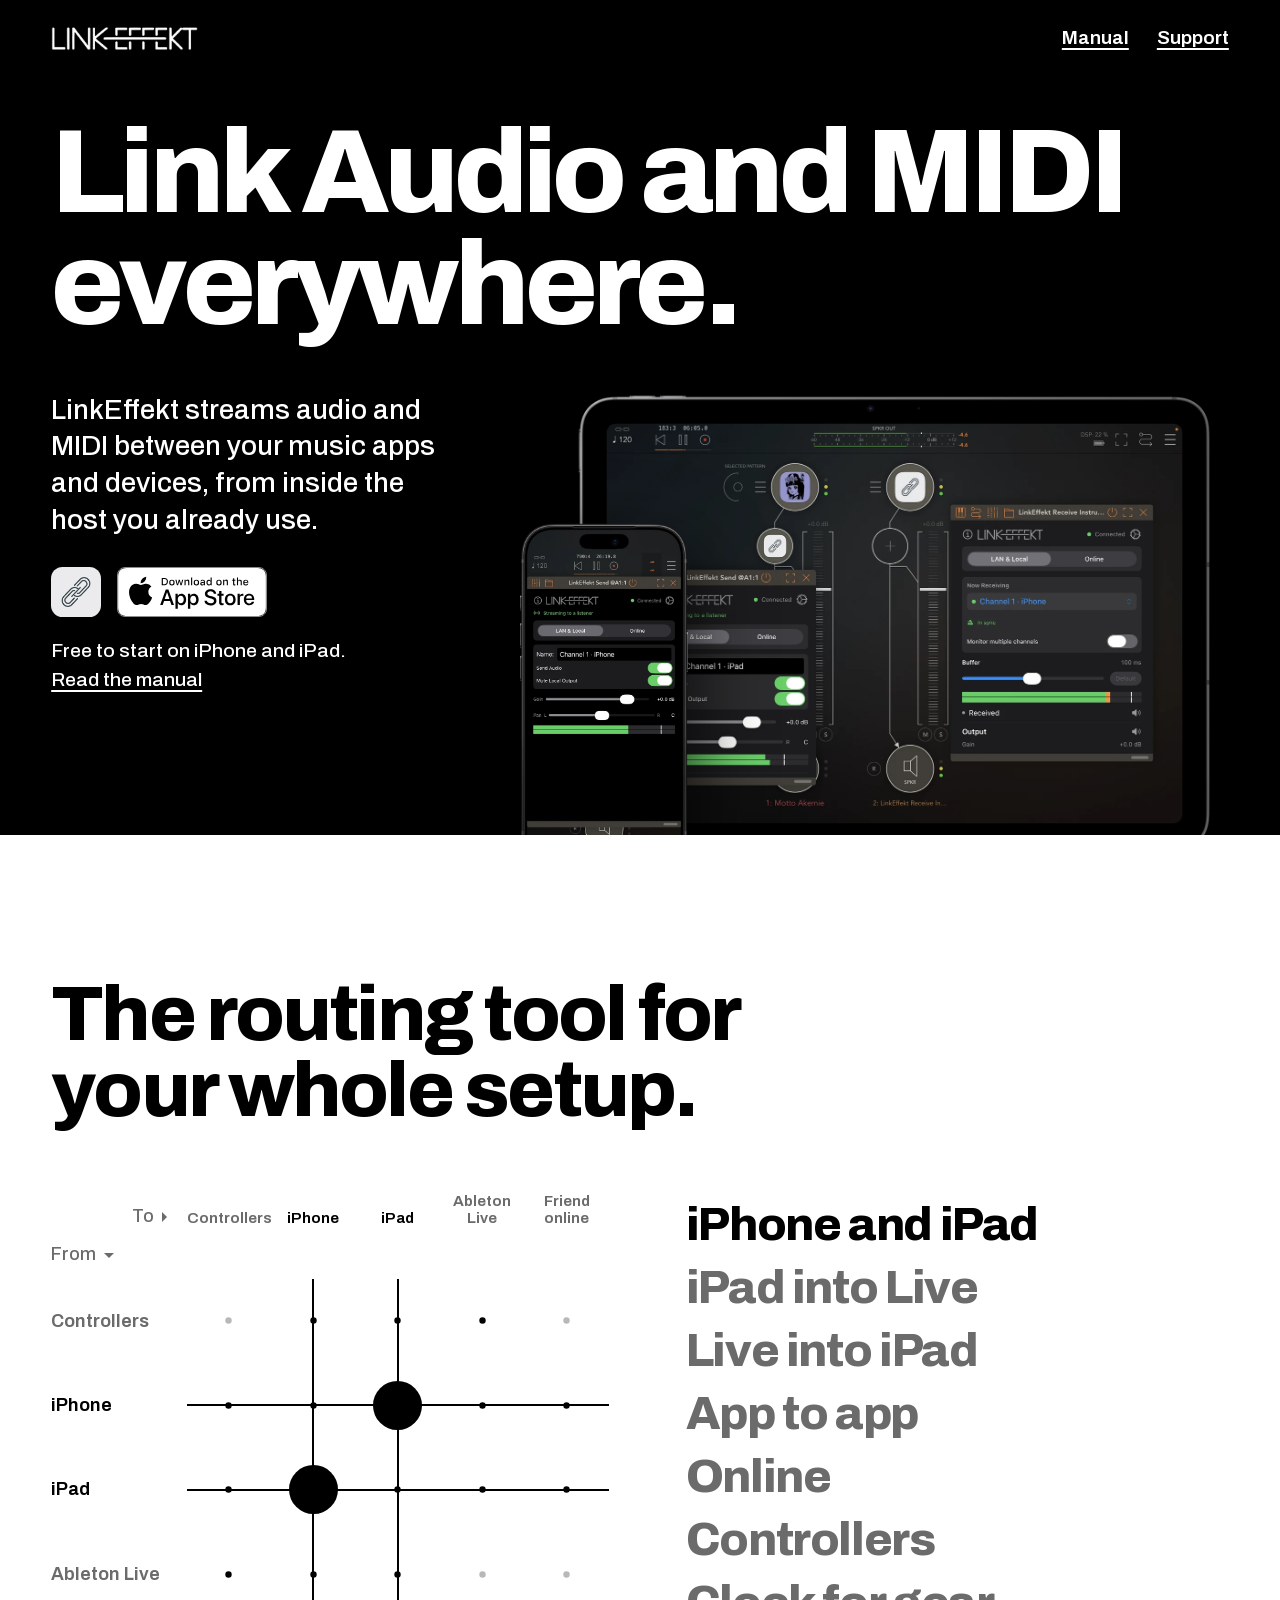
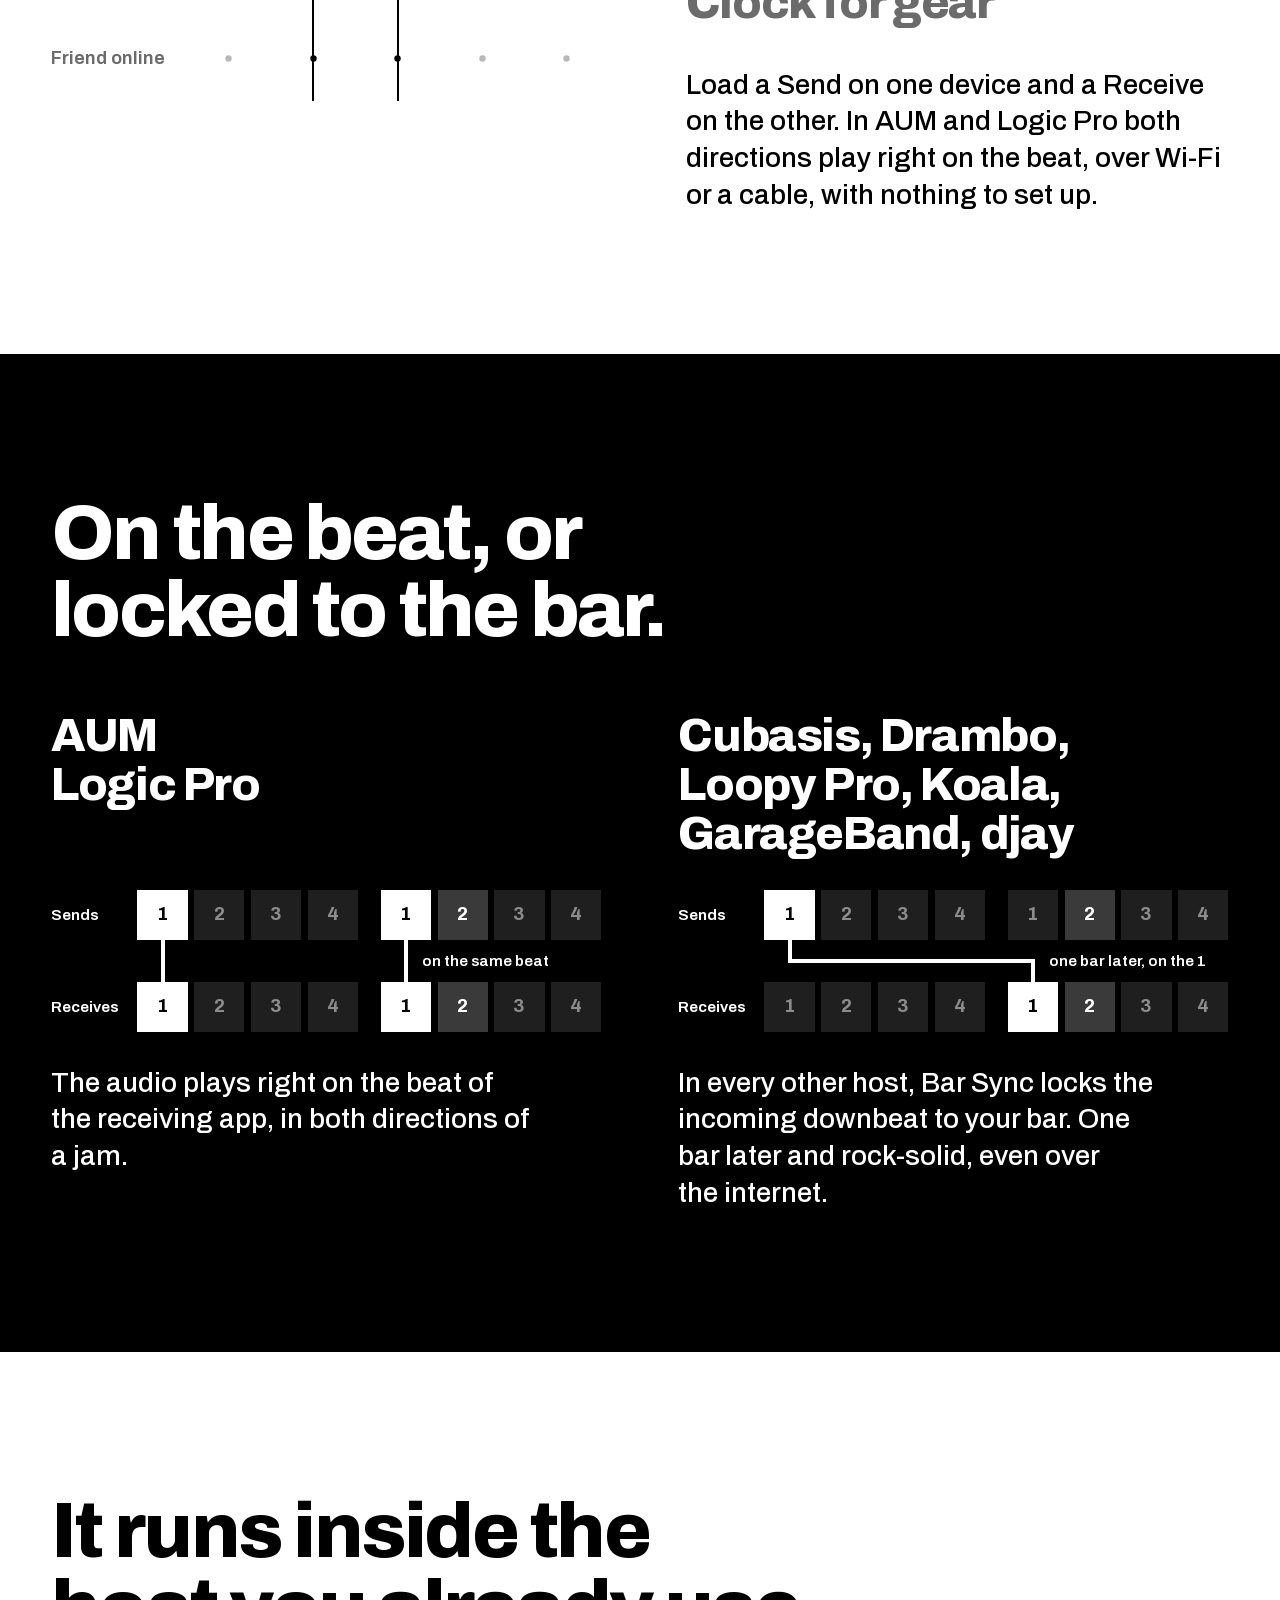
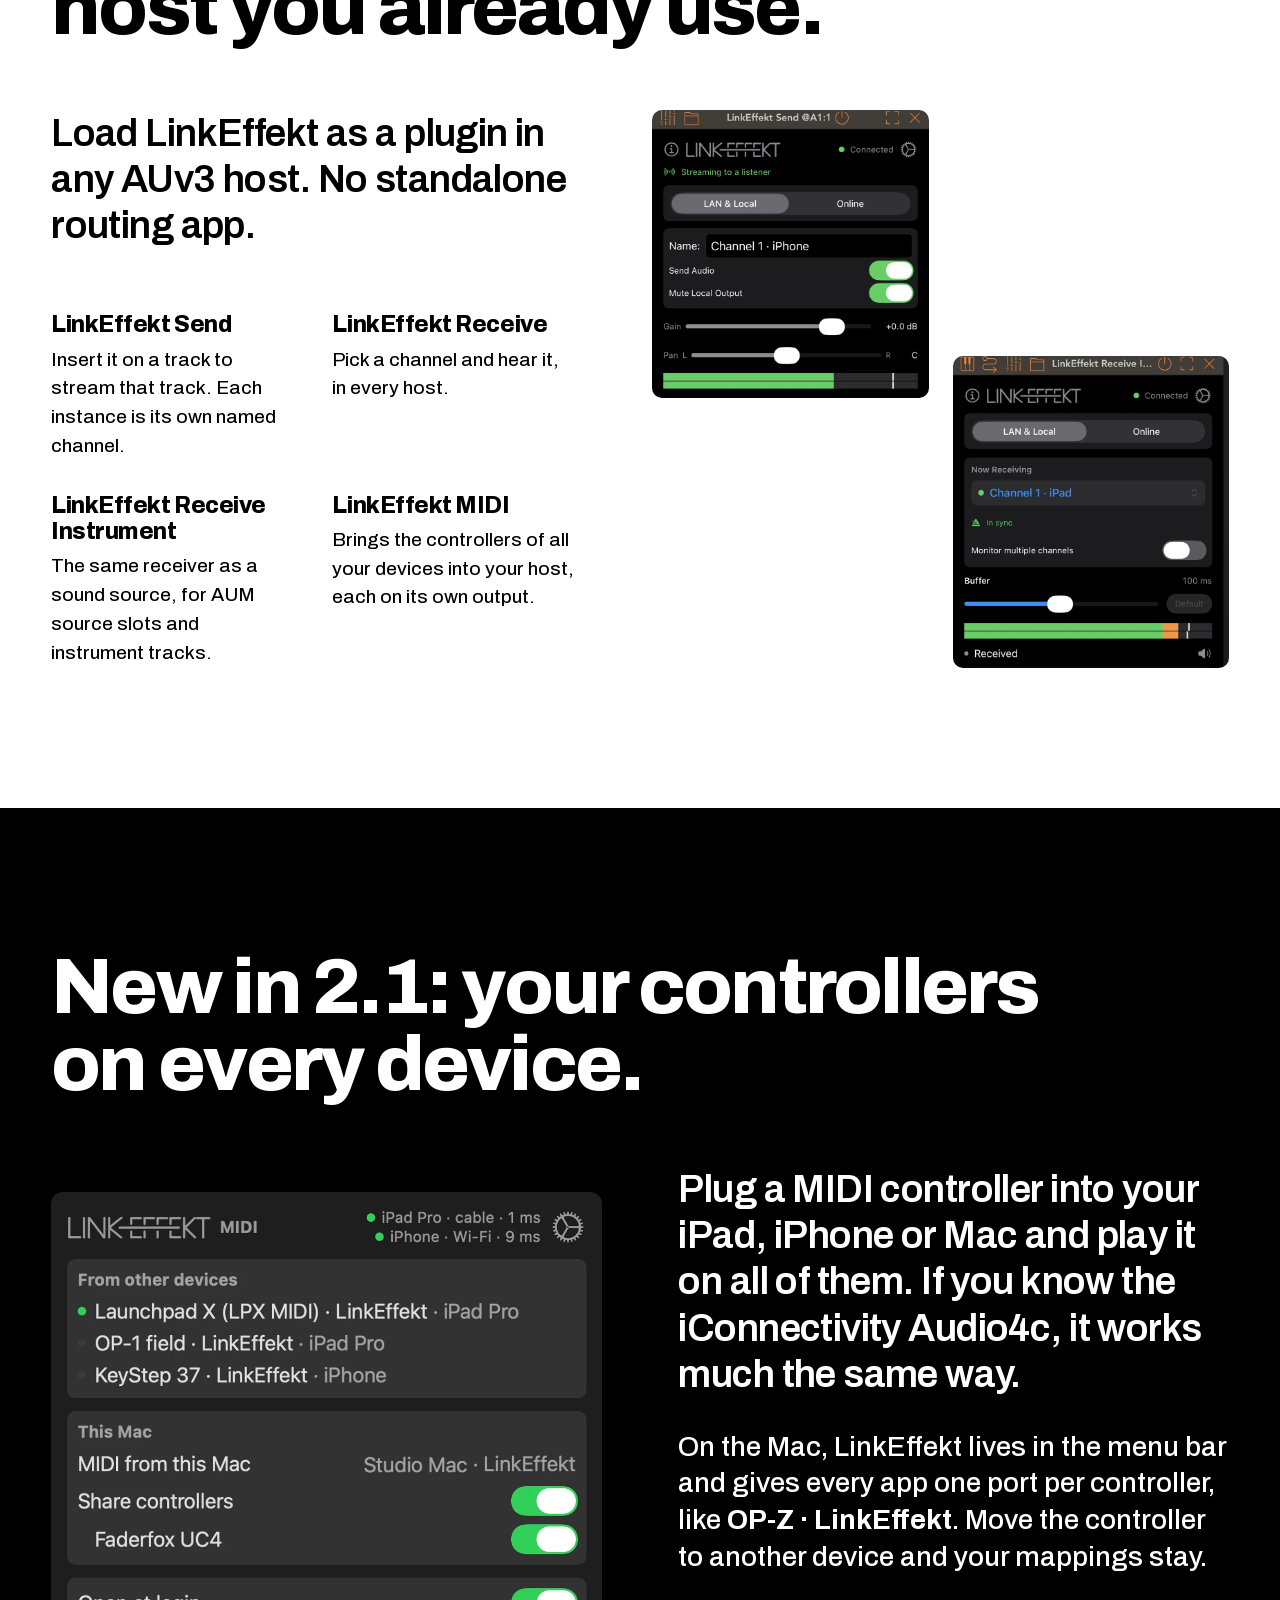
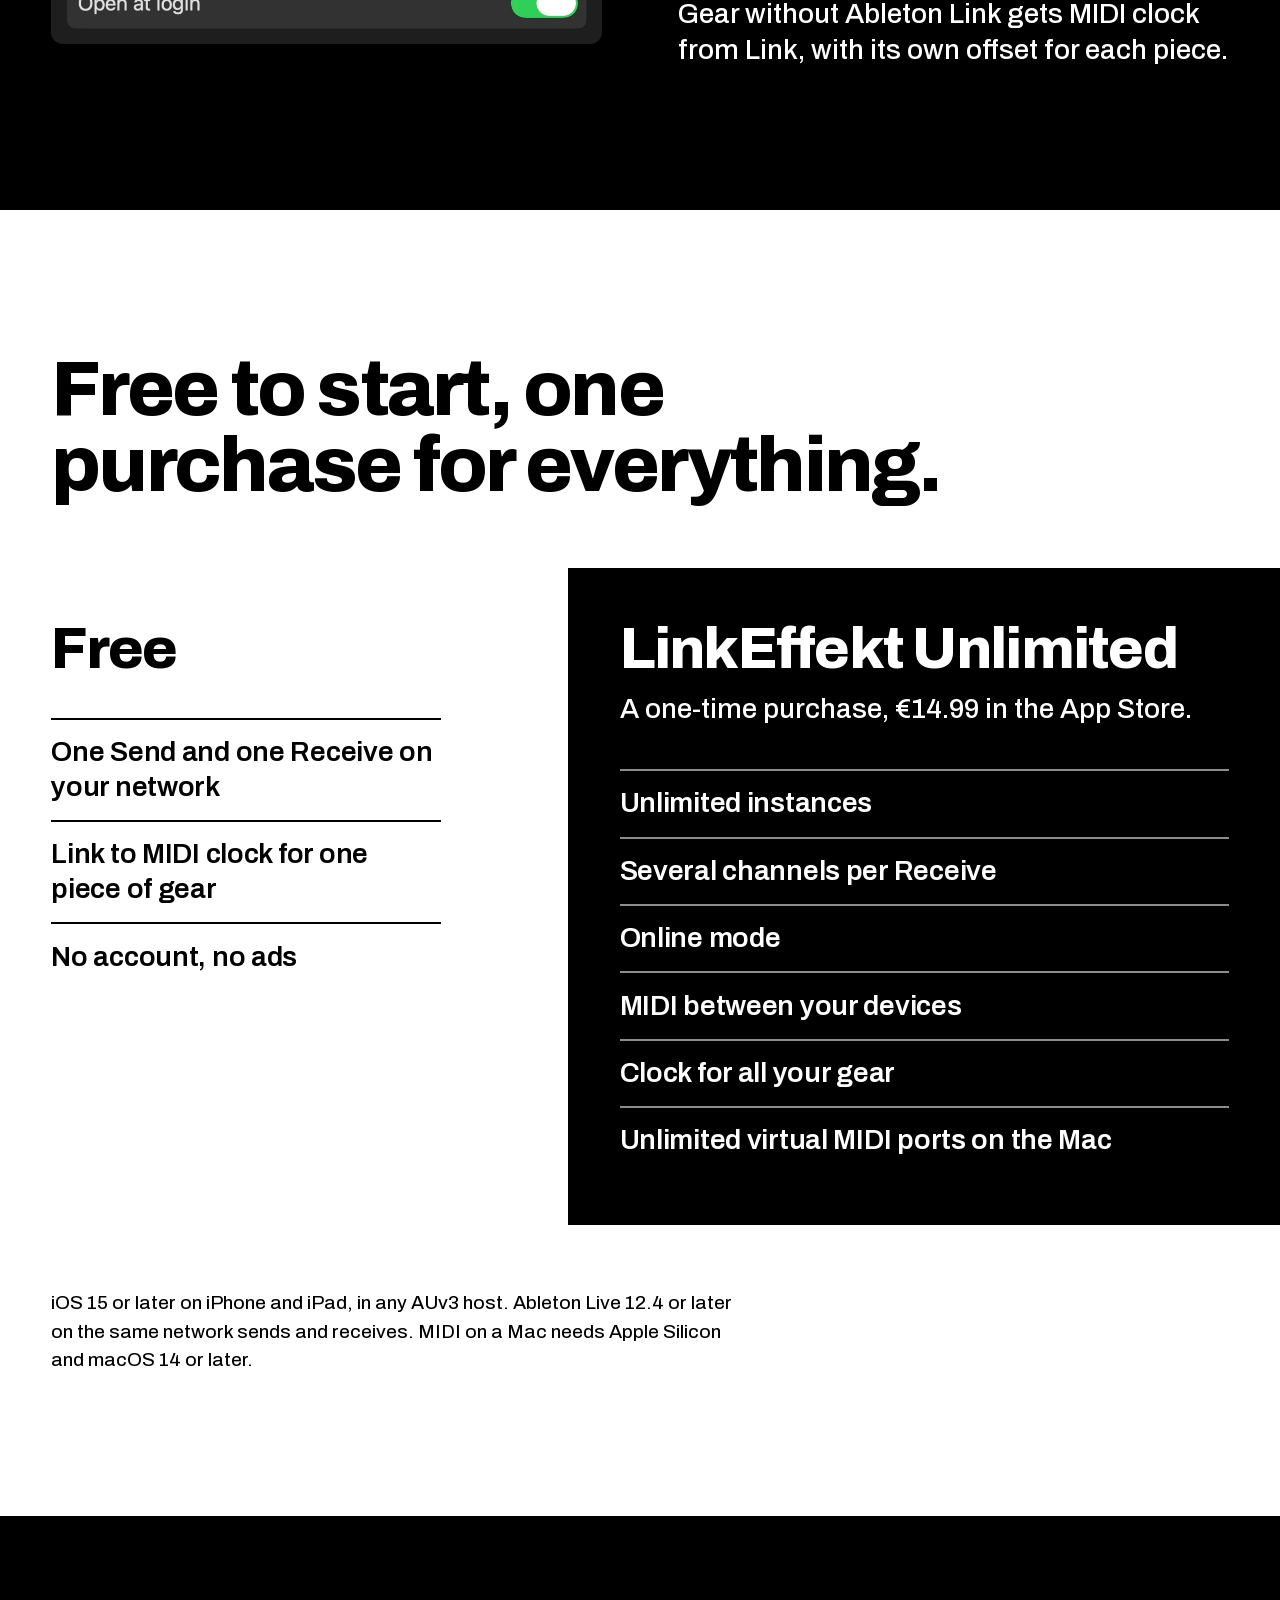
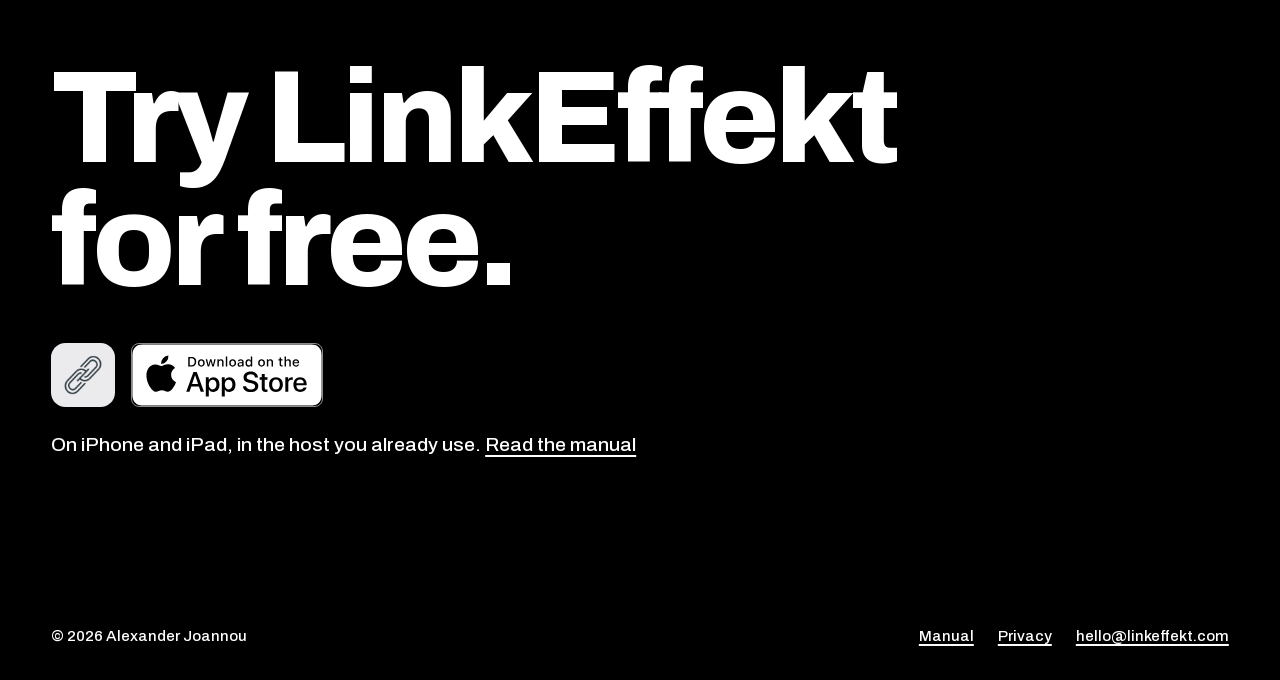
==== preview/index.html @ 46aca922 "Vorschau nachgezogen: Pegel-Animation entfernt" ====
<!DOCTYPE html>
<html lang="en">
<head>
<meta charset="utf-8">
<meta name="robots" content="noindex, nofollow">
<meta name="viewport" content="width=device-width, initial-scale=1">
<title>LinkEffekt: stream audio and MIDI between your music apps</title>
<meta name="description" content="LinkEffekt streams audio between iOS music apps and to Ableton Live: over your local network via Ableton Link Audio, or over the internet, locked to the beat. Your MIDI controllers play on every device. Four AUv3 plugins for AUM, Logic Pro, Cubasis and more, and a Mac app for MIDI.">
<link rel="icon" type="image/png" href="favicon-64.png">
<link rel="apple-touch-icon" href="icon-180.png">
<link rel="preload" href="fonts/archivo-var.woff2" as="font" type="font/woff2" crossorigin>
<link rel="stylesheet" href="home.css?v=22">
<script>document.documentElement.classList.add('js')</script>
</head>
<body>

<header class="bar dark">
  <a class="logo-link" href="./" aria-label="LinkEffekt home"><img src="logo-dark.png" width="759" height="134" alt="LinkEffekt"></a>
  <nav>
    <a href="../manual.html">Manual</a>
    <a href="mailto:hello@linkeffekt.com">Support</a>
  </nav>
</header>

<main>

<section class="stage dark" aria-labelledby="title">
  <h1 id="title">Link Audio and MIDI<br> everywhere.</h1>
  <div class="stage-side">
    <p class="sub">LinkEffekt streams audio and MIDI between your music apps and devices, from inside the host you already use.</p>
    <div class="stage-action">
      <img class="icon" src="icon-180.png" width="180" height="180" alt="">
      <a class="badge" href="https://apps.apple.com/app/linkeffekt/id6759493415"><img src="img/home/app-store-badge-white.svg" width="150" height="50" alt="Download on the App Store"></a>
    </div>
    <p class="fine">Free to start on iPhone and iPad. <a href="../manual.html">Read the manual</a></p>
  </div>
  <div class="devices">
    <img class="d-ipad" src="img/home/ipad-receive.webp" width="1400" height="1015" alt="iPad running AUM with LinkEffekt Receive: Channel 1 · iPhone, in sync.">
    <img class="d-iphone" src="img/home/iphone-send.webp" width="520" height="1063" alt="iPhone running AUM with LinkEffekt Send: Channel 1 · iPhone, streaming to a listener.">
  </div>
</section>

<section class="routes" aria-labelledby="routes-title">
  <h2 id="routes-title">The routing tool for your whole setup.</h2>
  <div class="matrix" id="matrix" aria-hidden="true"></div>
  <div class="patch">
    <div class="strips" role="group" aria-label="Pick a setup">
      <button type="button" class="strip" data-route="jam" aria-pressed="true">iPhone and iPad</button>
      <button type="button" class="strip" data-route="live" aria-pressed="false">iPad into Live</button>
      <button type="button" class="strip" data-route="back" aria-pressed="false">Live into iPad</button>
      <button type="button" class="strip" data-route="apps" aria-pressed="false">App to app</button>
      <button type="button" class="strip" data-route="online" aria-pressed="false">Online</button>
      <button type="button" class="strip" data-route="midi" aria-pressed="false">Controllers</button>
      <button type="button" class="strip" data-route="clock" aria-pressed="false">Clock for gear</button>
    </div>
    <div class="notes" aria-live="polite">
      <p data-route="jam">Load a Send on one device and a Receive on the other. In AUM and Logic Pro both directions play right on the beat, over Wi-Fi or a cable, with nothing to set up.</p>
      <p data-route="live">Each iPad track shows up in Ableton Live 12.4 or later as its own Link Audio channel, with no audio interface in between.</p>
      <p data-route="back">Live’s tracks play in your iPad host. Bar Sync locks them to your bar.</p>
      <p data-route="apps">From one app into another on the same device, on the beat with almost no delay. No Wi-Fi and no Link setup.</p>
      <p data-route="online">Create a room, share the code and jam over the internet. Bar Sync delays by whole bars, so your partner’s “1” lands on your “1”.</p>
      <p data-route="midi">Plug a controller into your iPad, iPhone or Mac and play it on all of them. Each controller gets its own port, so you load your template and it plays.</p>
      <p data-route="clock">Gear plugged into your iPad, iPhone or Mac gets MIDI clock from Ableton Link, with its own offset for each piece.</p>
    </div>
  </div>
</section>

<section class="beat dark" aria-labelledby="beat-title">
  <h2 id="beat-title">On the beat, or locked to the bar.</h2>
  <div class="beat-pair">
    <div>
      <p class="hosts">AUM<br>Logic Pro</p>
      <div class="seq seq-same" role="img" aria-label="Two bars of four beats. The app that sends and the app that receives hit the same beat.">
        <span class="trk">Sends</span><div class="lane" data-lane><i class="pad hit">1</i><i class="pad">2</i><i class="pad">3</i><i class="pad">4</i><i class="pad hit">1</i><i class="pad">2</i><i class="pad">3</i><i class="pad">4</i></div>
        <div class="tie"><span>on the same beat</span></div>
        <span class="trk">Receives</span><div class="lane" data-lane><i class="pad hit">1</i><i class="pad">2</i><i class="pad">3</i><i class="pad">4</i><i class="pad hit">1</i><i class="pad">2</i><i class="pad">3</i><i class="pad">4</i></div>
      </div>
      <p class="say">The audio plays right on the beat of the receiving app, in both directions of a jam.</p>
    </div>
    <div>
      <p class="hosts hosts-small">Cubasis, Drambo, Loopy Pro, Koala, GarageBand, djay</p>
      <div class="seq seq-bar" role="img" aria-label="Two bars of four beats. With Bar Sync the downbeat that is sent arrives exactly one bar later, on the downbeat of the app that receives.">
        <span class="trk">Sends</span><div class="lane" data-lane><i class="pad hit">1</i><i class="pad">2</i><i class="pad">3</i><i class="pad">4</i><i class="pad">1</i><i class="pad">2</i><i class="pad">3</i><i class="pad">4</i></div>
        <div class="tie"><span>one bar later, on the 1</span></div>
        <span class="trk">Receives</span><div class="lane" data-lane><i class="pad">1</i><i class="pad">2</i><i class="pad">3</i><i class="pad">4</i><i class="pad hit">1</i><i class="pad">2</i><i class="pad">3</i><i class="pad">4</i></div>
      </div>
      <p class="say">In every other host, Bar Sync locks the incoming downbeat to your bar. One bar later and rock-solid, even over the internet.</p>
    </div>
  </div>
</section>

<section class="host" aria-labelledby="host-title">
  <h2 id="host-title">It runs inside the host you already use.</h2>
  <p class="lead">Load LinkEffekt as a plugin in any AUv3 host. No standalone routing app.</p>
  <div class="host-shots">
    <img src="img/home/plugin-send.webp" width="800" height="833" alt="LinkEffekt Send in AUM: Channel 1 · iPhone, its status line reads Streaming to a listener.">
    <img src="img/home/plugin-receive.webp" width="800" height="901" alt="LinkEffekt Receive in AUM, playing Channel 1 · iPad, status In sync, Buffer 100 ms.">
  </div>
  <dl>
    <div><dt>LinkEffekt Send</dt><dd>Insert it on a track to stream that track. Each instance is its own named channel.</dd></div>
    <div><dt>LinkEffekt Receive</dt><dd>Pick a channel and hear it, in every host.</dd></div>
    <div><dt>LinkEffekt Receive Instrument</dt><dd>The same receiver as a sound source, for AUM source slots and instrument tracks.</dd></div>
    <div><dt>LinkEffekt MIDI</dt><dd>Brings the controllers of all your devices into your host, each on its own output.</dd></div>
  </dl>
</section>

<section class="midi dark" id="midi" aria-labelledby="midi-title">
  <h2 id="midi-title">New in 2.1: your controllers on every device.</h2>
  <img class="midi-shot" src="img/home/mac-midi.webp" width="1056" height="868" loading="lazy" alt="LinkEffekt MIDI on the Mac: controllers from an iPad Pro and an iPhone listed as ports, Share controllers switched on for a Faderfox UC4.">
  <div class="midi-text">
    <p class="lead">Plug a MIDI controller into your iPad, iPhone or Mac and play it on all of them. If you know the iConnectivity Audio4c, it works much the same way.</p>
    <p>On the Mac, LinkEffekt lives in the menu bar and gives every app one port per controller, like <em>OP-Z · LinkEffekt</em>. Move the controller to another device and your mappings stay.</p>
    <p>Gear without Ableton Link gets MIDI clock from Link, with its own offset for each piece.</p>
  </div>
</section>

<section class="price" aria-labelledby="price-title">
  <h2 id="price-title">Free to start, one purchase for everything.</h2>
  <div class="price-pair">
    <div class="tier">
      <h3>Free</h3>
      <ul>
        <li>One Send and one Receive on your network</li>
        <li>Link to MIDI clock for one piece of gear</li>
        <li>No account, no ads</li>
      </ul>
    </div>
    <div class="tier tier-full dark">
      <h3>LinkEffekt Unlimited</h3>
      <p class="once">A one-time purchase, €14.99 in the App Store.</p>
      <ul>
        <li>Unlimited instances</li>
        <li>Several channels per Receive</li>
        <li>Online mode</li>
        <li>MIDI between your devices</li>
        <li>Clock for all your gear</li>
        <li>Unlimited virtual MIDI ports on the Mac</li>
      </ul>
    </div>
  </div>
  <p class="needs">iOS 15 or later on iPhone and iPad, in any AUv3 host. Ableton Live 12.4 or later on the same network sends and receives. MIDI on a Mac needs Apple Silicon and macOS 14 or later.</p>
</section>

<section class="close dark" aria-labelledby="close-title">
  <h2 id="close-title">Try LinkEffekt for free.</h2>
  <div class="stage-action">
    <img class="icon" src="icon-180.png" width="180" height="180" alt="">
    <a class="badge" href="https://apps.apple.com/app/linkeffekt/id6759493415"><img src="img/home/app-store-badge-white.svg" width="150" height="50" alt="Download on the App Store"></a>
  </div>
  <p class="fine">On iPhone and iPad, in the host you already use. <a href="../manual.html">Read the manual</a></p>
</section>

</main>

<footer class="foot dark">
  <span>© 2026 Alexander Joannou</span>
  <span><a href="../manual.html">Manual</a><a href="../privacy.html">Privacy</a><a href="mailto:hello@linkeffekt.com">hello@linkeffekt.com</a></span>
</footer>

<script src="home.js?v=9"></script>
</body>
</html>
---- preview/home.css ----
/* LinkEffekt homepage: black, white, one clock. */

@font-face {
  font-family: "Archivo";
  src: url("fonts/archivo-var.woff2") format("woff2");
  font-weight: 400 800;
  font-stretch: 62% 125%;
  font-display: swap;
}

:root {
  --t-body: clamp(1.05rem, 1rem + .25vw, 1.2rem);
  --t-lead: clamp(1.3rem, 1.1rem + .8vw, 1.75rem);
  --t-h3: clamp(1.8rem, 1.3rem + 2vw, 2.9rem);
  --t-h2: clamp(2.4rem, 1.2rem + 4.6vw, 5.4rem);
  --t-h1: clamp(2.6rem, .6rem + 7.4vw, 7.5rem);

  --edge: clamp(1.25rem, 4vw, 3.5rem);
  --gap-section: clamp(5rem, 11vw, 10rem);
  --gap-head: clamp(2.5rem, 5vw, 4.5rem);
  --out: cubic-bezier(.16, 1, .3, 1);
}

/* Two grounds. Every colour on the page is one of these four per ground. */
body { --ink: #000; --ground: #fff; --idle: #e9e9e9; --dim: #6b6b6b; }
.dark { --ink: #fff; --ground: #000; --idle: #1f1f1f; --dim: #8c8c8c; }

* { margin: 0; padding: 0; box-sizing: border-box; }

html { background: #000; -webkit-text-size-adjust: 100%; scrollbar-color: #5c5c5c #000; }

body, .dark { background: var(--ground); color: var(--ink); }
body {
  font-family: "Archivo", Helvetica, sans-serif;
  font-size: var(--t-body);
  font-weight: 450;
  line-height: 1.5;
  -webkit-font-smoothing: antialiased;
}

::selection { background: var(--ink); color: var(--ground); }

img { display: block; max-width: 100%; height: auto; }

a { color: inherit; text-decoration: underline; text-decoration-thickness: 2px; text-underline-offset: .22em; }
a:hover { text-decoration-thickness: 4px; }

:focus-visible { outline: 3px solid var(--ink); outline-offset: 4px; }

h1, h2 {
  font-weight: 800;
  letter-spacing: -.035em;
  line-height: .98;
  text-wrap: balance;
}
h1 { font-size: clamp(2.6rem, calc((100vw - 2 * var(--edge)) / 9.9), 11rem); white-space: nowrap; letter-spacing: -.04em; line-height: .94; }
h2 { font-size: var(--t-h2); max-width: 21ch; }
h3 { font-size: var(--t-h3); font-weight: 800; letter-spacing: -.03em; line-height: 1.05; }

.lead, .sub, .say, .notes p { font-size: var(--t-lead); line-height: 1.32; font-weight: 500; text-wrap: pretty; }

section { padding: var(--gap-section) var(--edge); }

/* ---------- header ---------- */

.bar {
  display: flex; align-items: center; justify-content: space-between;
  padding: 1.5rem var(--edge) 0;
}
.logo-link img { height: 26px; width: auto; filter: brightness(0) invert(1); }
.bar nav { display: flex; gap: 1.75rem; font-weight: 600; }

/* ---------- stage: the app, large ---------- */

.stage {
  padding-top: clamp(2.5rem, 5vw, 4.5rem); padding-bottom: 0;
  display: grid; gap: clamp(2rem, 4vw, 3.5rem) clamp(2rem, 4vw, 4rem);
  overflow: hidden;
}
.stage-side { max-width: 30rem; }
.stage-action { display: flex; align-items: center; gap: 1rem; margin-top: 1.75rem; }
.icon { width: 50px; height: 50px; border-radius: 11.5px; }
.badge { display: block; }
.dark .badge img { border-radius: 8px; outline: 1px solid var(--dim); outline-offset: -1px; }
.fine { margin-top: 1.25rem; font-weight: 500; }
.fine a { white-space: nowrap; }

.devices { position: relative; }
.d-ipad { width: 100%; }
.d-iphone { position: absolute; left: -9%; bottom: -4%; width: 27%; }
.devices img { filter: drop-shadow(0 30px 40px rgba(0, 0, 0, .8)); }

@media (min-width: 900px) {
  .stage { grid-template-columns: minmax(0, 24rem) minmax(0, 1fr); align-items: start; }
  .stage h1 { grid-column: 1 / -1; }
  .stage-side { padding-bottom: var(--gap-section); }
  .devices { margin: 0 2% -11% 12%; }
}
@media (max-width: 899px) {
  .devices { margin: 0 0 -8% 9%; }
}

/* ---------- routes: the pin matrix ---------- */

.routes { display: grid; gap: var(--gap-head) clamp(2rem, 6vw, 6rem); }
@media (min-width: 900px) {
  .routes { grid-template-columns: auto minmax(0, 1fr); align-items: start; }
  .routes h2 { grid-column: 1 / -1; }
}

.matrix {
  --cell: clamp(46px, 6.6vw, 92px);
  display: grid; grid-template-columns: max-content repeat(5, var(--cell));
  grid-template-rows: auto auto; grid-auto-rows: var(--cell);
  align-items: center; justify-items: center;
  font-weight: 650; font-size: clamp(.9rem, .8rem + .4vw, 1.15rem);
  width: max-content;
}
.m-axis { color: var(--dim); font-weight: 500; display: flex; align-items: center; gap: .45em; }
.m-axis::after { content: ""; border: .32em solid transparent; }
.m-to { justify-self: end; align-self: end; padding: 0 1.1em .62em 0; }
.m-to::after { border-left-color: currentColor; border-right-width: 0; }
.m-from { justify-self: start; padding-bottom: .6em; }
.m-from::after { border-top-color: currentColor; border-bottom-width: 0; margin-top: .15em; }
.m-fill { grid-column: 2 / -1; }
.m-col, .m-row { color: var(--dim); transition: color .3s var(--out); }
.m-col { padding-bottom: .9em; align-self: end; text-align: center; line-height: 1.15; max-width: var(--cell); font-size: .84em; }
.m-row { justify-self: start; padding-right: 1.2em; white-space: nowrap; }
.m-col.on, .m-row.on { color: var(--ink); }

.pin {
  appearance: none; border: 0; background: none; padding: 0; font: inherit;
  width: var(--cell); height: var(--cell);
  display: grid; place-items: center; position: relative;
}
button.pin { cursor: pointer; }
/* the line of an active row or column runs through its cells, one after the other */
.pin::before, .pin::after { content: ""; position: absolute; background: var(--ink); pointer-events: none; transition: transform .14s linear; }
.pin::before { left: 50%; top: 0; bottom: 0; width: 2px; margin-left: -1px; transform: scaleY(0); transform-origin: top; }
.pin::after { top: 50%; left: 0; right: 0; height: 2px; margin-top: -1px; transform: scaleX(0); transform-origin: left; }
.pin.col-on::before { transform: none; transition-delay: calc(var(--r) * 70ms); }
.pin.row-on::after { transform: none; transition-delay: calc(var(--c) * 70ms); }
.pin i {
  display: block; width: 58%; height: 58%; border-radius: 50%;
  background: var(--ink); position: relative; z-index: 1;
  transform: scale(.13);
  transition: transform .5s var(--out);
}
span.pin i { opacity: .28; }
span.pin.row-on i, span.pin.col-on i { opacity: 1; }
button.pin:hover i { transform: scale(.34); }
.pin.on i, button.pin.on:hover i { transform: scale(1); }

/* the setups as a list to pick from */
.strips { display: flex; flex-direction: column; align-items: flex-start; }
.strip {
  appearance: none; border: 0; background: none; cursor: pointer;
  padding: .12em 0; text-align: left;
  color: var(--dim);
  font: inherit; font-size: var(--t-h3); font-weight: 800; letter-spacing: -.03em; line-height: 1.12;
  transition: color .2s ease-out;
}
.strip:hover { color: var(--ink); }
.strip[aria-pressed="true"] { color: var(--ink); }

.notes { margin-top: 2rem; min-height: calc(var(--t-lead) * 1.32 * 4); }
.notes p { max-width: 36ch; }
.notes p + p { margin-top: 1rem; }
.js .notes p { display: none; margin: 0; }
.js .notes p.active { display: block; }

/* ---------- beat ---------- */

.beat-pair { display: grid; grid-template-columns: 1fr 1fr; gap: 4rem clamp(2rem, 6vw, 6rem); margin-top: var(--gap-head); align-items: start; }
.hosts { font-weight: 800; font-size: var(--t-h3); line-height: 1.05; letter-spacing: -.03em; max-width: 18ch; min-height: 3.15em; }
.beat-pair > div { min-width: 0; }
.say { margin-top: 2rem; max-width: 34ch; }

/* two tracks of two bars, tied where the sent beat is heard */
.seq {
  --lab: 5.4rem; --g: clamp(.25rem, .5vw, .45rem); --sp: clamp(.3rem, .8vw, .7rem);
  --w: calc((100cqw - var(--lab) - var(--sp) - 8 * var(--g)) / 8);
  container-type: inline-size;
  display: grid; grid-template-columns: var(--lab) minmax(0, 1fr); align-items: center;
  margin-top: 2rem;
}
.trk { font-weight: 650; font-size: .95rem; }
.lane { display: grid; grid-template-columns: repeat(4, var(--w)) var(--sp) repeat(4, var(--w)); gap: var(--g); }
.lane .pad:nth-child(5) { grid-column: 6; }
.pad { height: var(--w); background: var(--idle); display: grid; place-items: center; font-style: normal; font-weight: 700; font-size: clamp(.8rem, .6rem + .7vw, 1.2rem); color: var(--dim); }
.pad.now { background: #3a3a3a; color: var(--ink); }
.pad.hit, .pad.hit.now { background: var(--ink); color: var(--ground); }

.tie { grid-column: 2; position: relative; height: 2.6rem; --x5: calc(4.5 * var(--w) + 5 * var(--g) + var(--sp)); }
.tie::before, .tie::after { content: ""; position: absolute; box-sizing: border-box; }
.tie span { position: absolute; top: 50%; transform: translateY(-50%); font-weight: 600; font-size: .95rem; white-space: nowrap; }
.seq-same .tie::before, .seq-same .tie::after { top: 0; bottom: 0; width: 4px; background: var(--ink); }
.seq-same .tie::before { left: calc(var(--w) / 2 - 2px); }
.seq-same .tie::after { left: calc(var(--x5) - 2px); }
.seq-same .tie span { left: calc(var(--x5) + 1rem); }
.seq-bar .tie::before { left: calc(var(--w) / 2 - 2px); top: 0; height: calc(50% + 2px); width: calc(var(--x5) - var(--w) / 2 + 4px); border-left: 4px solid var(--ink); border-bottom: 4px solid var(--ink); }
.seq-bar .tie::after { left: calc(var(--x5) - 2px); top: 50%; bottom: 0; width: 4px; background: var(--ink); }
.seq-bar .tie span { left: calc(var(--x5) + 1rem); }

/* ---------- inside the host ---------- */

.host { display: grid; grid-template-columns: 1fr 1.1fr; gap: var(--gap-head) clamp(2rem, 6vw, 6rem); align-items: start; }
.host h2 { grid-column: 1 / -1; }
.host .lead { grid-column: 1; max-width: 30ch; font-size: clamp(1.5rem, 1.1rem + 1.7vw, 2.4rem); line-height: 1.2; font-weight: 600; letter-spacing: -.015em; }
.host-shots { grid-column: 2; grid-row: 2 / span 2; align-self: stretch; display: flex; gap: clamp(.75rem, 2vw, 1.5rem); align-items: flex-start; }
.host-shots img:nth-child(2) { align-self: flex-end; }
.host-shots img { flex: 1 1 0; min-width: 0; border-radius: 10px; }
.host dl { grid-column: 1; display: grid; grid-template-columns: 1fr 1fr; gap: 2rem clamp(1.5rem, 3vw, 3rem); align-self: end; }
.host dl > div { min-width: 0; }
.host dt { font-weight: 800; font-size: clamp(1.2rem, 1.05rem + .5vw, 1.45rem); letter-spacing: -.02em; line-height: 1.15; }
.host dd { margin-top: .4rem; }

/* ---------- MIDI ---------- */

.midi { display: grid; grid-template-columns: 1fr 1fr; gap: var(--gap-head) clamp(2rem, 6vw, 6rem); align-items: start; }
.midi h2 { grid-column: 1 / -1; }
.midi-shot { border-radius: 12px; width: 100%; max-width: 620px; }
.midi-text { max-width: 42rem; }
.midi-text .lead { font-size: clamp(1.5rem, 1.1rem + 1.7vw, 2.4rem); line-height: 1.2; font-weight: 600; letter-spacing: -.015em; }
.midi-text p + p { margin-top: 1.25rem; font-size: var(--t-lead); line-height: 1.32; font-weight: 500; }
.midi-text .lead + p { margin-top: 2rem; }
.midi { align-items: center; }
.midi em { font-style: normal; font-weight: 700; }

/* ---------- price: free on the page, Unlimited as the black field ---------- */

.price { padding-bottom: 0; }
.price-pair { display: grid; grid-template-columns: 1fr 1.5fr; gap: 0 clamp(2rem, 6vw, 6rem); margin-top: var(--gap-head); align-items: stretch; }
.tier { padding-block: clamp(2rem, 4vw, 3.5rem); }
.tier h3 { font-size: clamp(2rem, 1.2rem + 3vw, 3.6rem); }
.tier ul { list-style: none; margin-top: clamp(1.5rem, 3vw, 2.5rem); }
.tier li { font-size: var(--t-lead); font-weight: 600; line-height: 1.25; letter-spacing: -.01em; padding-block: .55em; border-top: 2px solid var(--ink); max-width: 26ch; }
.tier-full { padding-inline: clamp(1.5rem, 4vw, 4rem) var(--edge); margin-right: calc(var(--edge) * -1); }
.tier-full li { max-width: none; border-top-color: var(--dim); }
.once { margin-top: .6rem; font-size: var(--t-lead); font-weight: 500; }
.needs { padding-block: var(--gap-head) var(--gap-section); max-width: 62ch; }

/* ---------- close ---------- */

.close { display: grid; gap: 2.5rem; }
.close .fine { margin-top: -1rem; }
.close h2 { font-size: clamp(3rem, 1rem + 9vw, 9rem); max-width: 15ch; line-height: .94; }
.close .stage-action { margin-top: 0; }
.close .icon { width: 64px; height: 64px; border-radius: 14.5px; }
.close .badge img { height: 64px; width: auto; }

.foot {
  display: flex; justify-content: space-between; gap: 1rem 2rem; flex-wrap: wrap;
  padding: 1.5rem var(--edge) 2rem;
  font-size: .95rem; font-weight: 500;
}
.foot span:last-child { display: flex; flex-wrap: wrap; gap: 1.5rem; }

/* ---------- narrow ---------- */

@media (max-width: 760px) {
  h2 { font-size: min(8.6vw, 3rem); }
  .close h2 { font-size: min(11vw, 4rem); }
  .host, .beat-pair, .price-pair, .midi { grid-template-columns: 1fr; }
  .tier-full { margin-inline: calc(var(--edge) * -1); padding-inline: var(--edge); }
  .host-shots { grid-column: 1; grid-row: auto; }
  .host-shots img:nth-child(2) { align-self: flex-start; }
  .host dl { grid-template-columns: 1fr; gap: 1.5rem; }
  .hosts { min-height: 0; }
  .seq { --lab: 4.6rem; }
  .tie span { font-size: .85rem; }
  .matrix { --cell: calc((100vw - 2 * var(--edge) - 6.6rem) / 5); font-size: .8rem; grid-template-columns: 6.6rem repeat(5, var(--cell)); }
  .m-row { padding-right: .4em; }
  .m-col { font-size: .72em; overflow-wrap: anywhere; }
  .m-to { padding-right: .6em; }
  .routes { min-width: 0; }
  .notes { min-height: calc(var(--t-lead) * 1.32 * 6); }
}

@media (prefers-reduced-motion: reduce) {
  * { transition: none !important; }
}
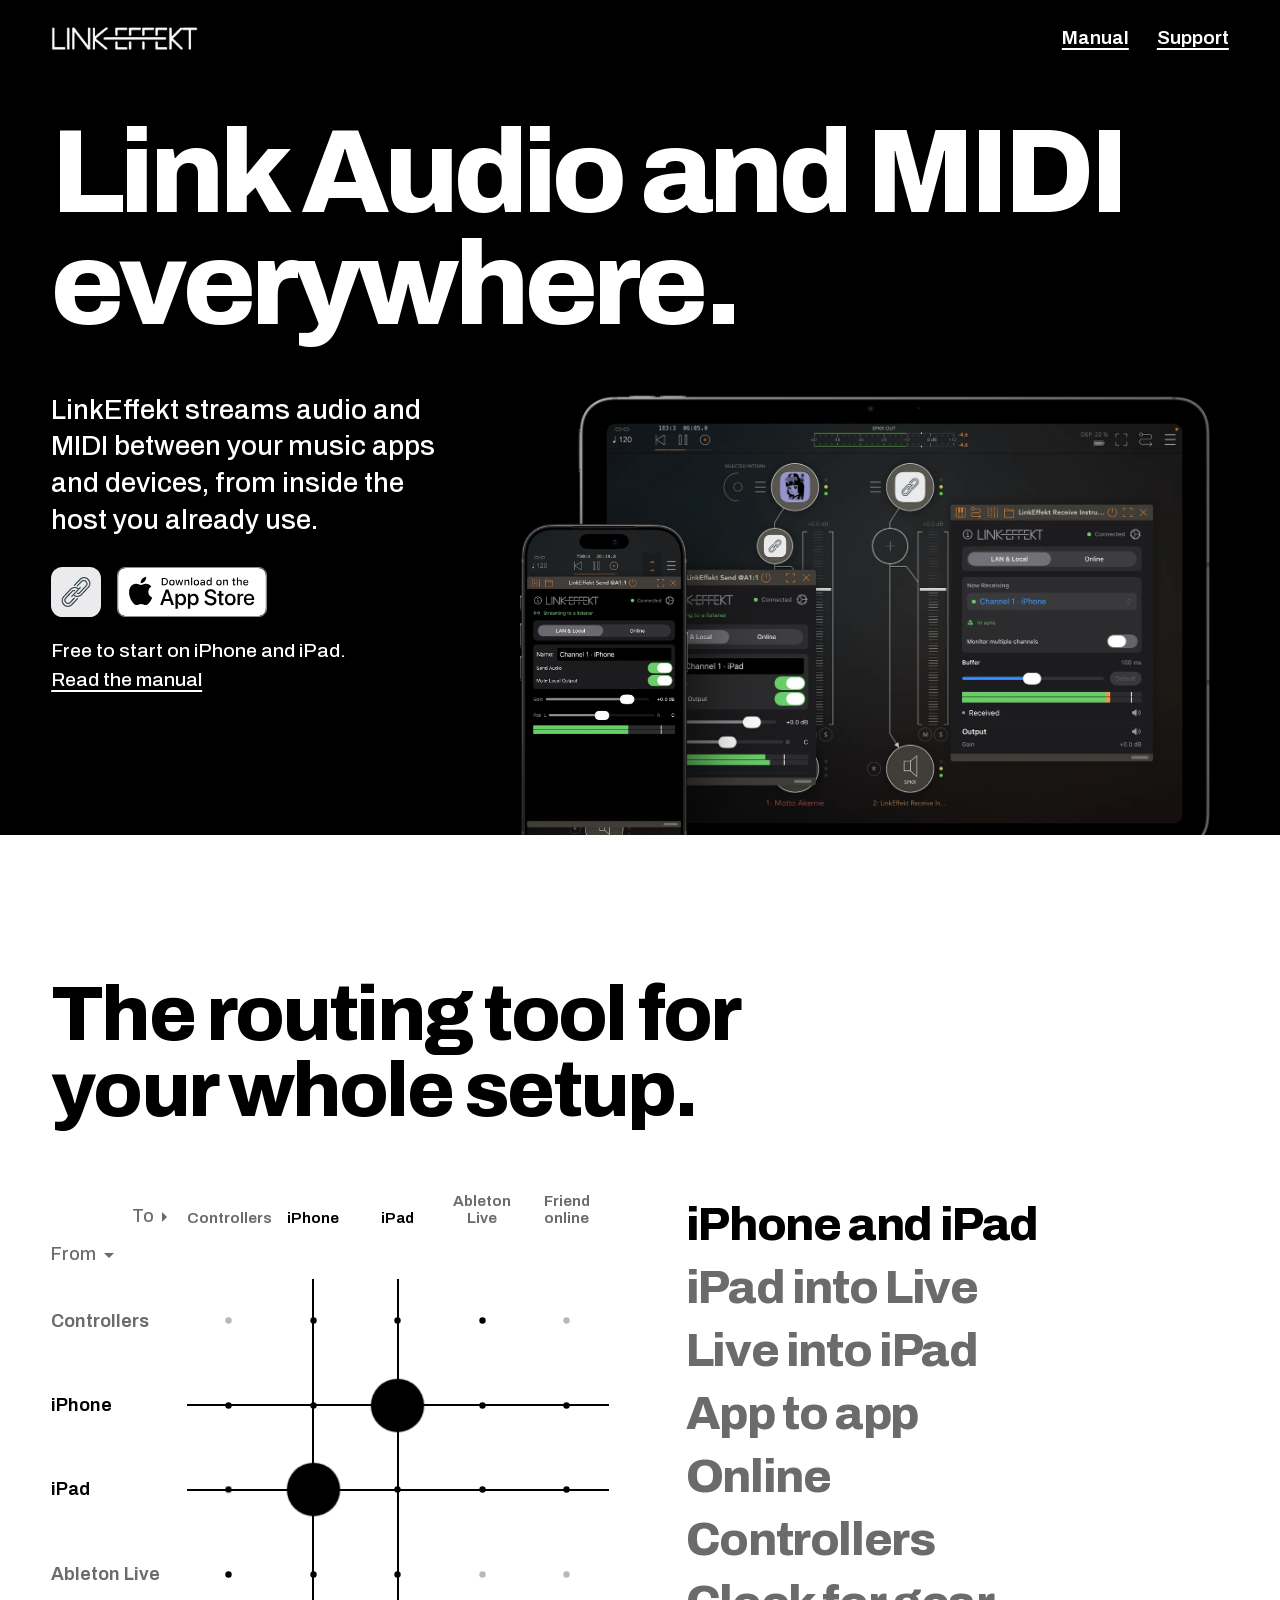
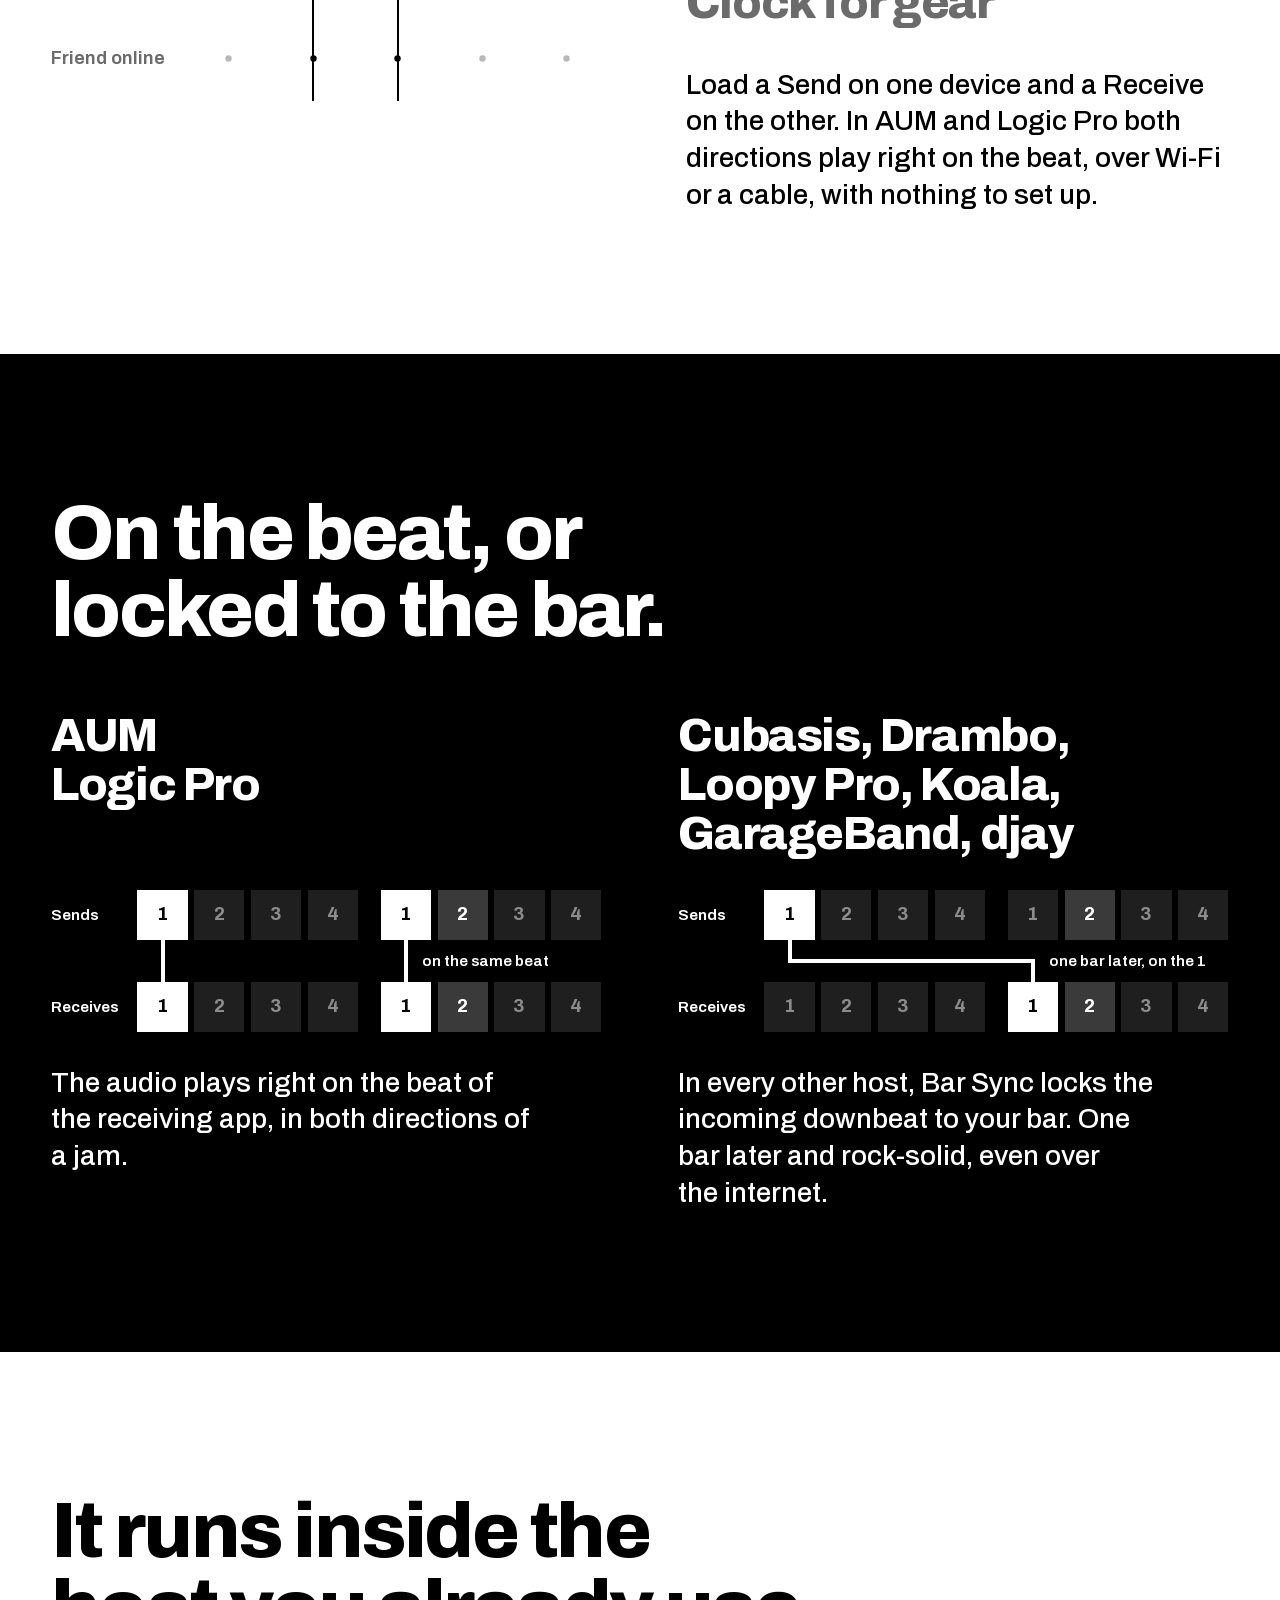
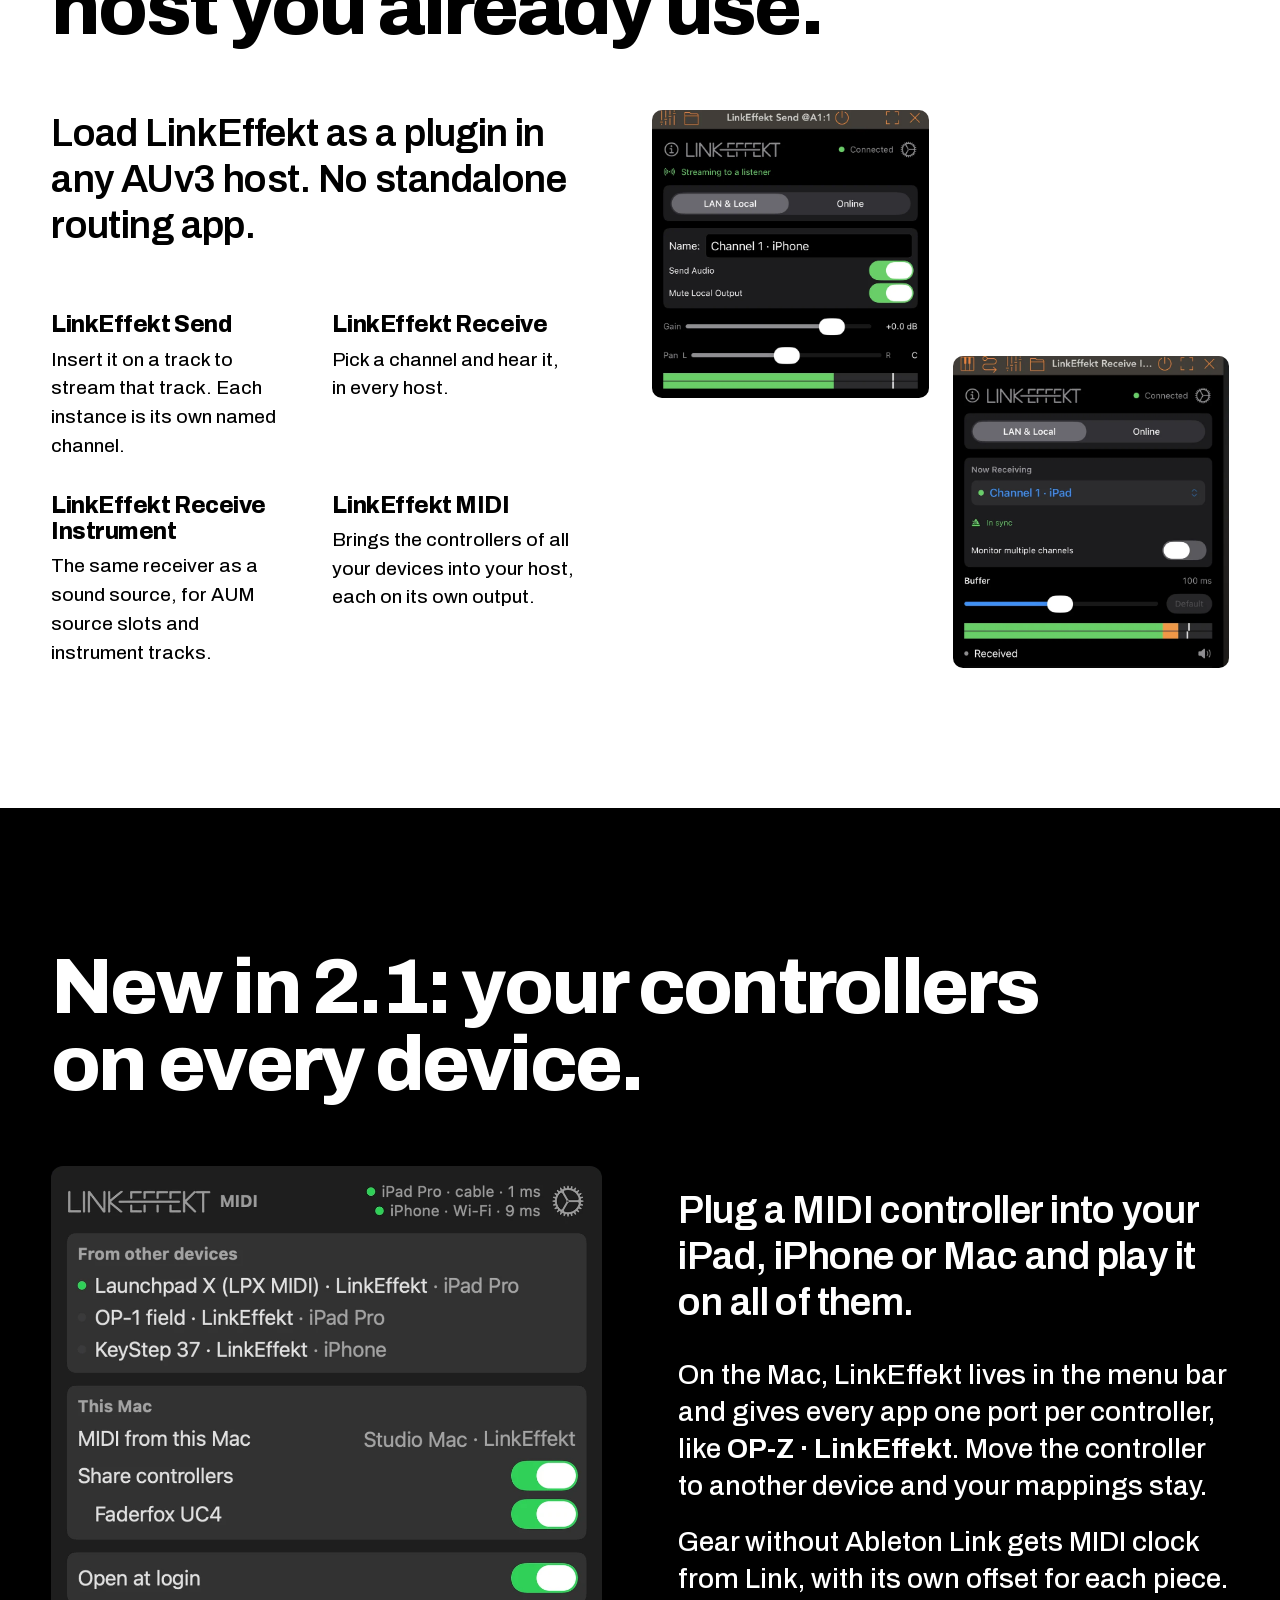
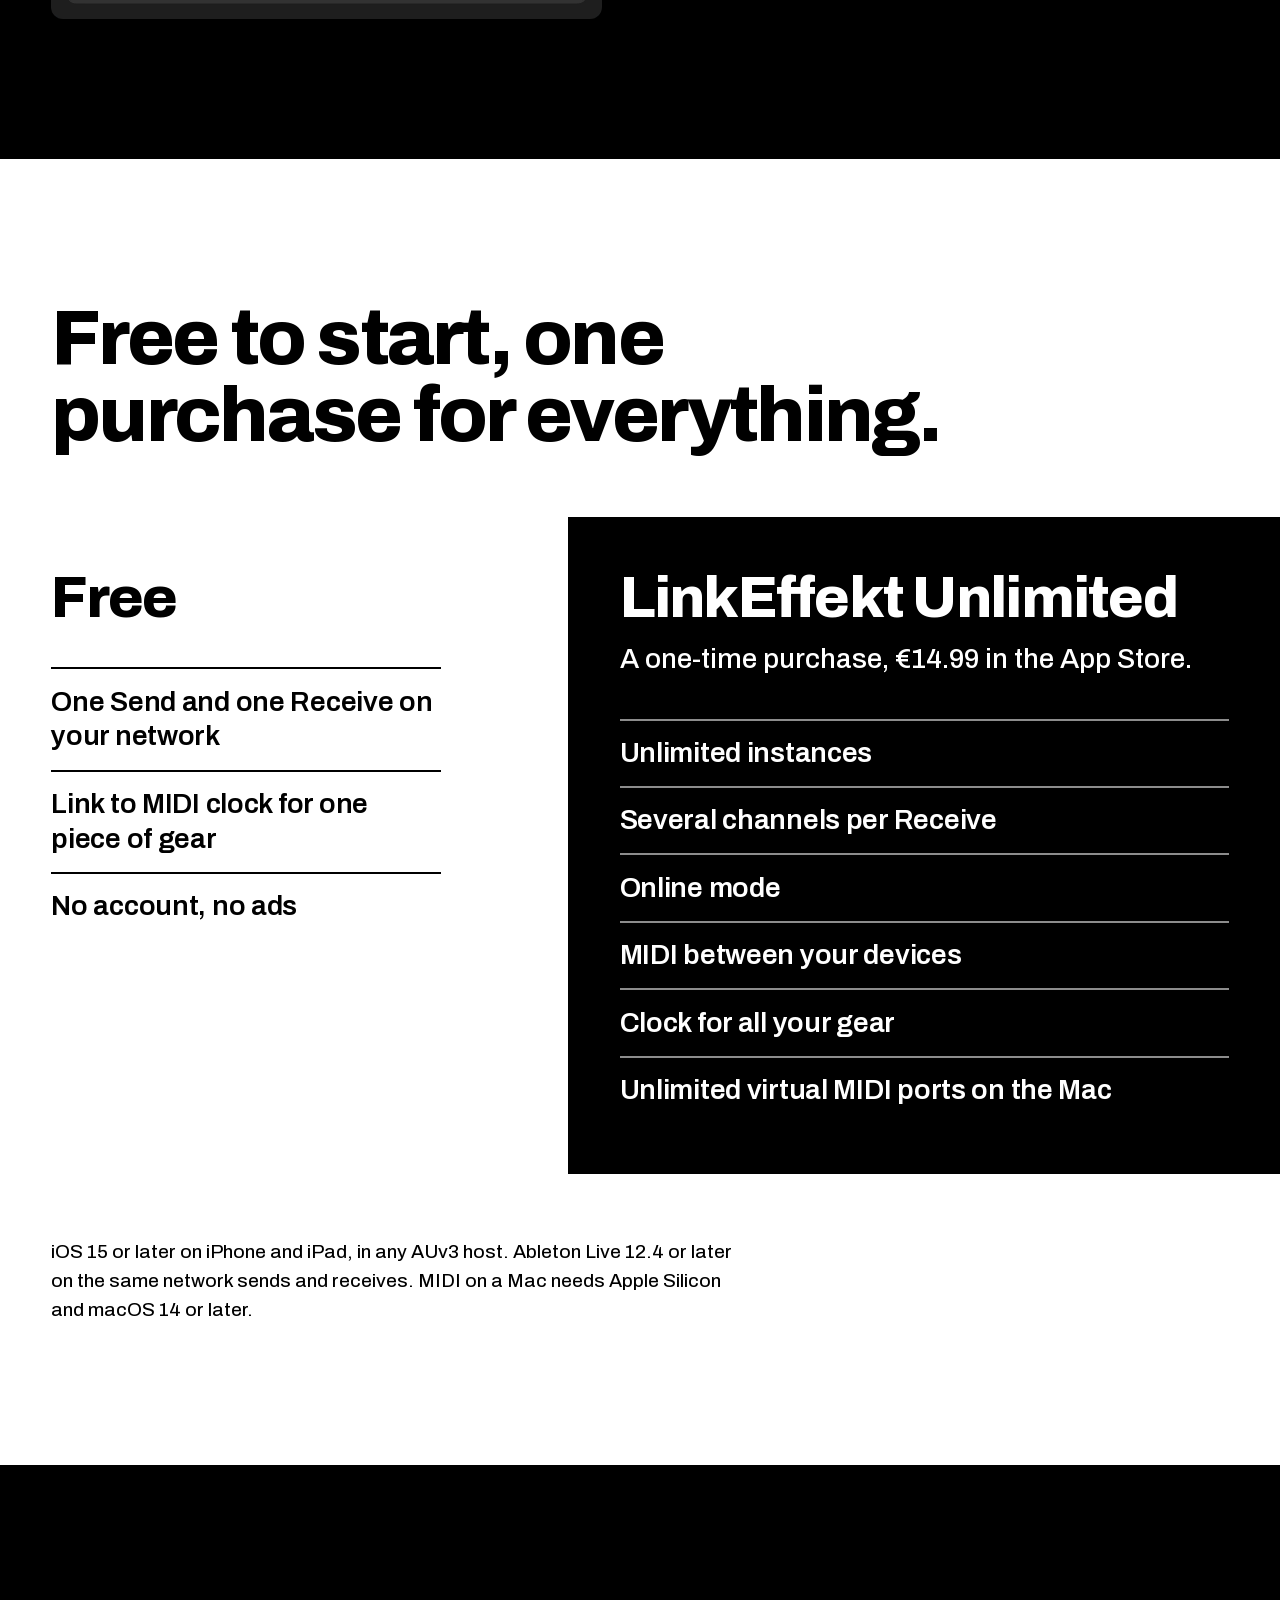
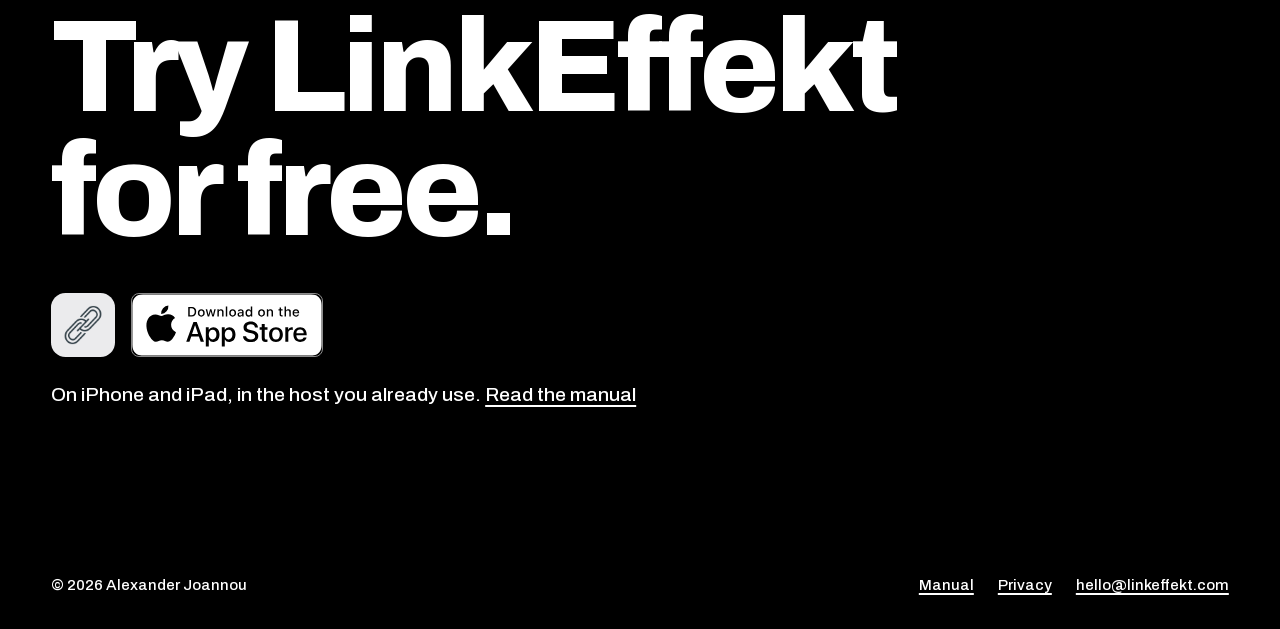
==== commit 0a958cf0: "Vorschau nachgezogen: MIDI-Abschnitt ohne Audio4c" ====
--- a/preview/index.html
+++ b/preview/index.html
@@ -17,7 +17,7 @@
 <header class="bar dark">
   <a class="logo-link" href="./" aria-label="LinkEffekt home"><img src="logo-dark.png" width="759" height="134" alt="LinkEffekt"></a>
   <nav>
-    <a href="../manual.html">Manual</a>
+    <a href="manual.html">Manual</a>
     <a href="mailto:hello@linkeffekt.com">Support</a>
   </nav>
 </header>
@@ -32,7 +32,7 @@
       <img class="icon" src="icon-180.png" width="180" height="180" alt="">
       <a class="badge" href="https://apps.apple.com/app/linkeffekt/id6759493415"><img src="img/home/app-store-badge-white.svg" width="150" height="50" alt="Download on the App Store"></a>
     </div>
-    <p class="fine">Free to start on iPhone and iPad. <a href="../manual.html">Read the manual</a></p>
+    <p class="fine">Free to start on iPhone and iPad. <a href="manual.html">Read the manual</a></p>
   </div>
   <div class="devices">
     <img class="d-ipad" src="img/home/ipad-receive.webp" width="1400" height="1015" alt="iPad running AUM with LinkEffekt Receive: Channel 1 · iPhone, in sync.">
@@ -108,7 +108,7 @@
   <h2 id="midi-title">New in 2.1: your controllers on every device.</h2>
   <img class="midi-shot" src="img/home/mac-midi.webp" width="1056" height="868" loading="lazy" alt="LinkEffekt MIDI on the Mac: controllers from an iPad Pro and an iPhone listed as ports, Share controllers switched on for a Faderfox UC4.">
   <div class="midi-text">
-    <p class="lead">Plug a MIDI controller into your iPad, iPhone or Mac and play it on all of them. If you know the iConnectivity Audio4c, it works much the same way.</p>
+    <p class="lead">Plug a MIDI controller into your iPad, iPhone or Mac and play it on all of them.</p>
     <p>On the Mac, LinkEffekt lives in the menu bar and gives every app one port per controller, like <em>OP-Z · LinkEffekt</em>. Move the controller to another device and your mappings stay.</p>
     <p>Gear without Ableton Link gets MIDI clock from Link, with its own offset for each piece.</p>
   </div>
@@ -147,14 +147,14 @@
     <img class="icon" src="icon-180.png" width="180" height="180" alt="">
     <a class="badge" href="https://apps.apple.com/app/linkeffekt/id6759493415"><img src="img/home/app-store-badge-white.svg" width="150" height="50" alt="Download on the App Store"></a>
   </div>
-  <p class="fine">On iPhone and iPad, in the host you already use. <a href="../manual.html">Read the manual</a></p>
+  <p class="fine">On iPhone and iPad, in the host you already use. <a href="manual.html">Read the manual</a></p>
 </section>
 
 </main>
 
 <footer class="foot dark">
   <span>© 2026 Alexander Joannou</span>
-  <span><a href="../manual.html">Manual</a><a href="../privacy.html">Privacy</a><a href="mailto:hello@linkeffekt.com">hello@linkeffekt.com</a></span>
+  <span><a href="manual.html">Manual</a><a href="privacy.html">Privacy</a><a href="mailto:hello@linkeffekt.com">hello@linkeffekt.com</a></span>
 </footer>
 
 <script src="home.js?v=9"></script>
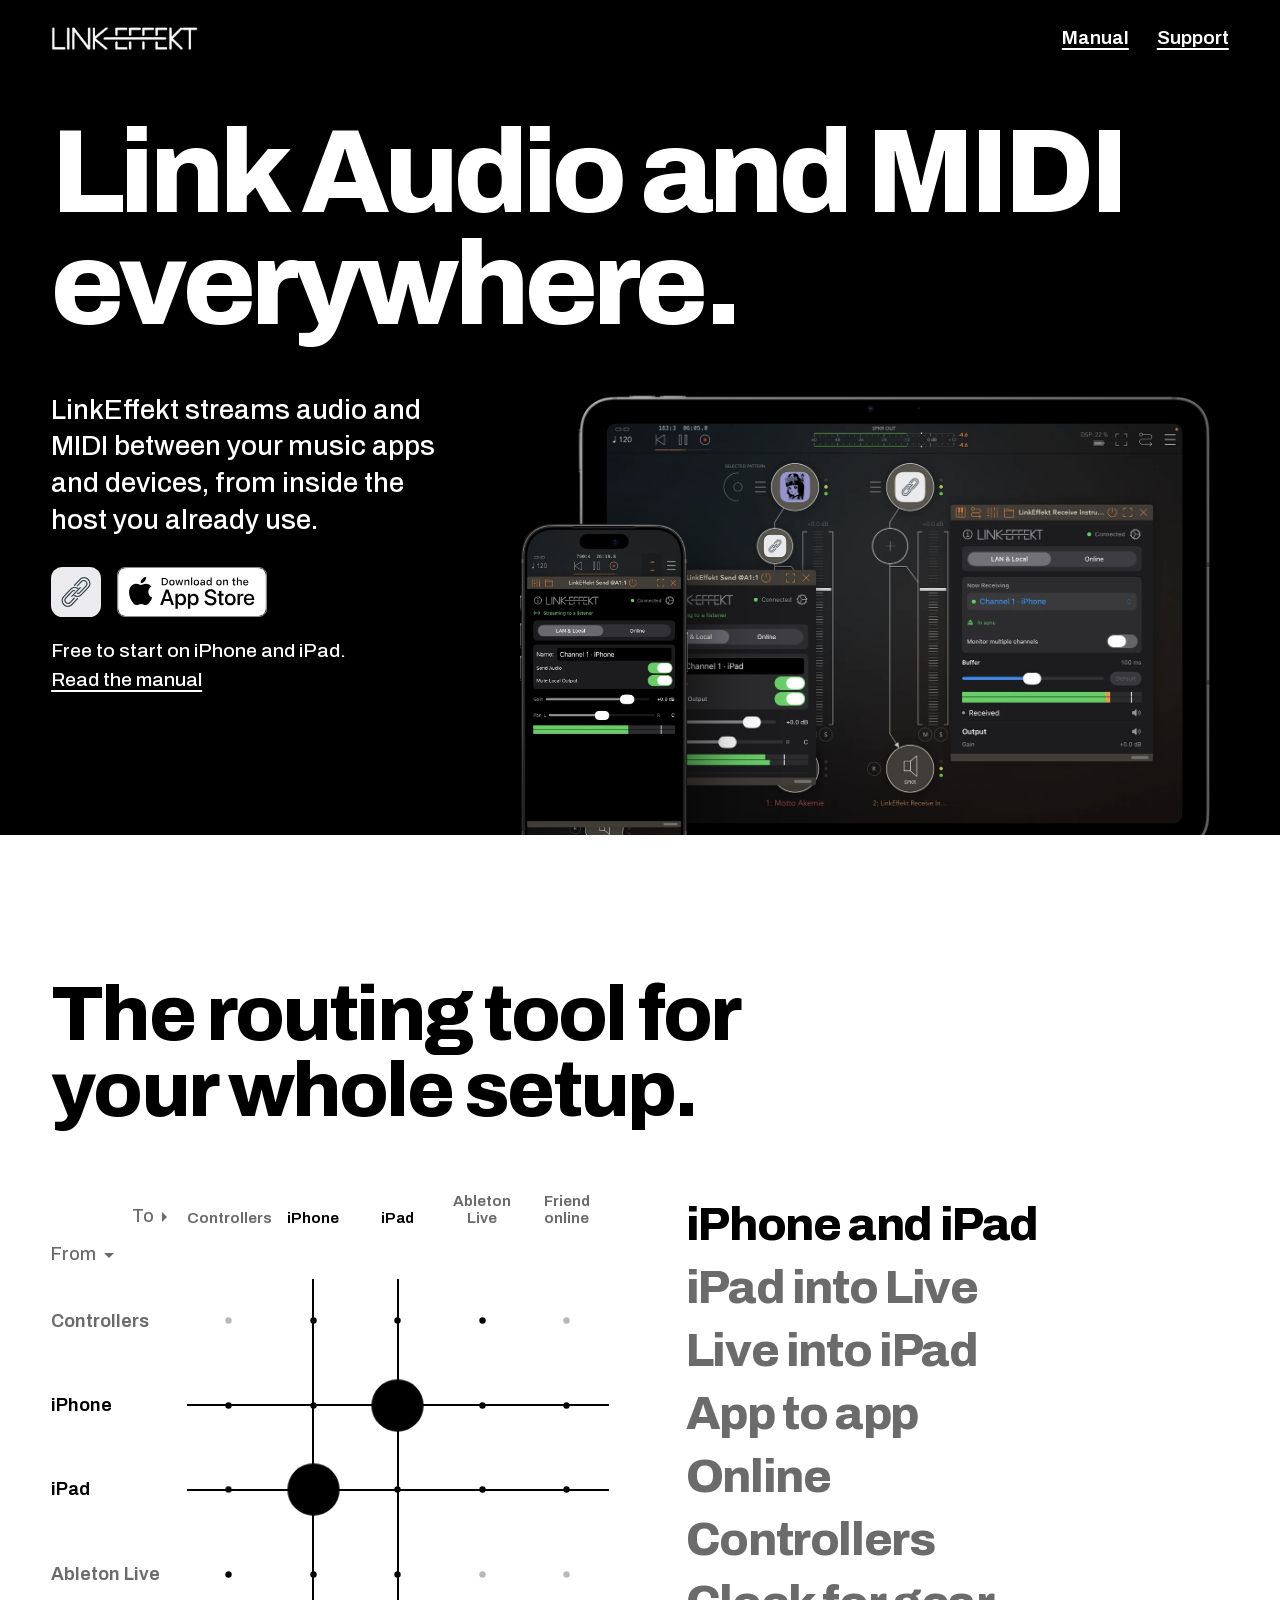
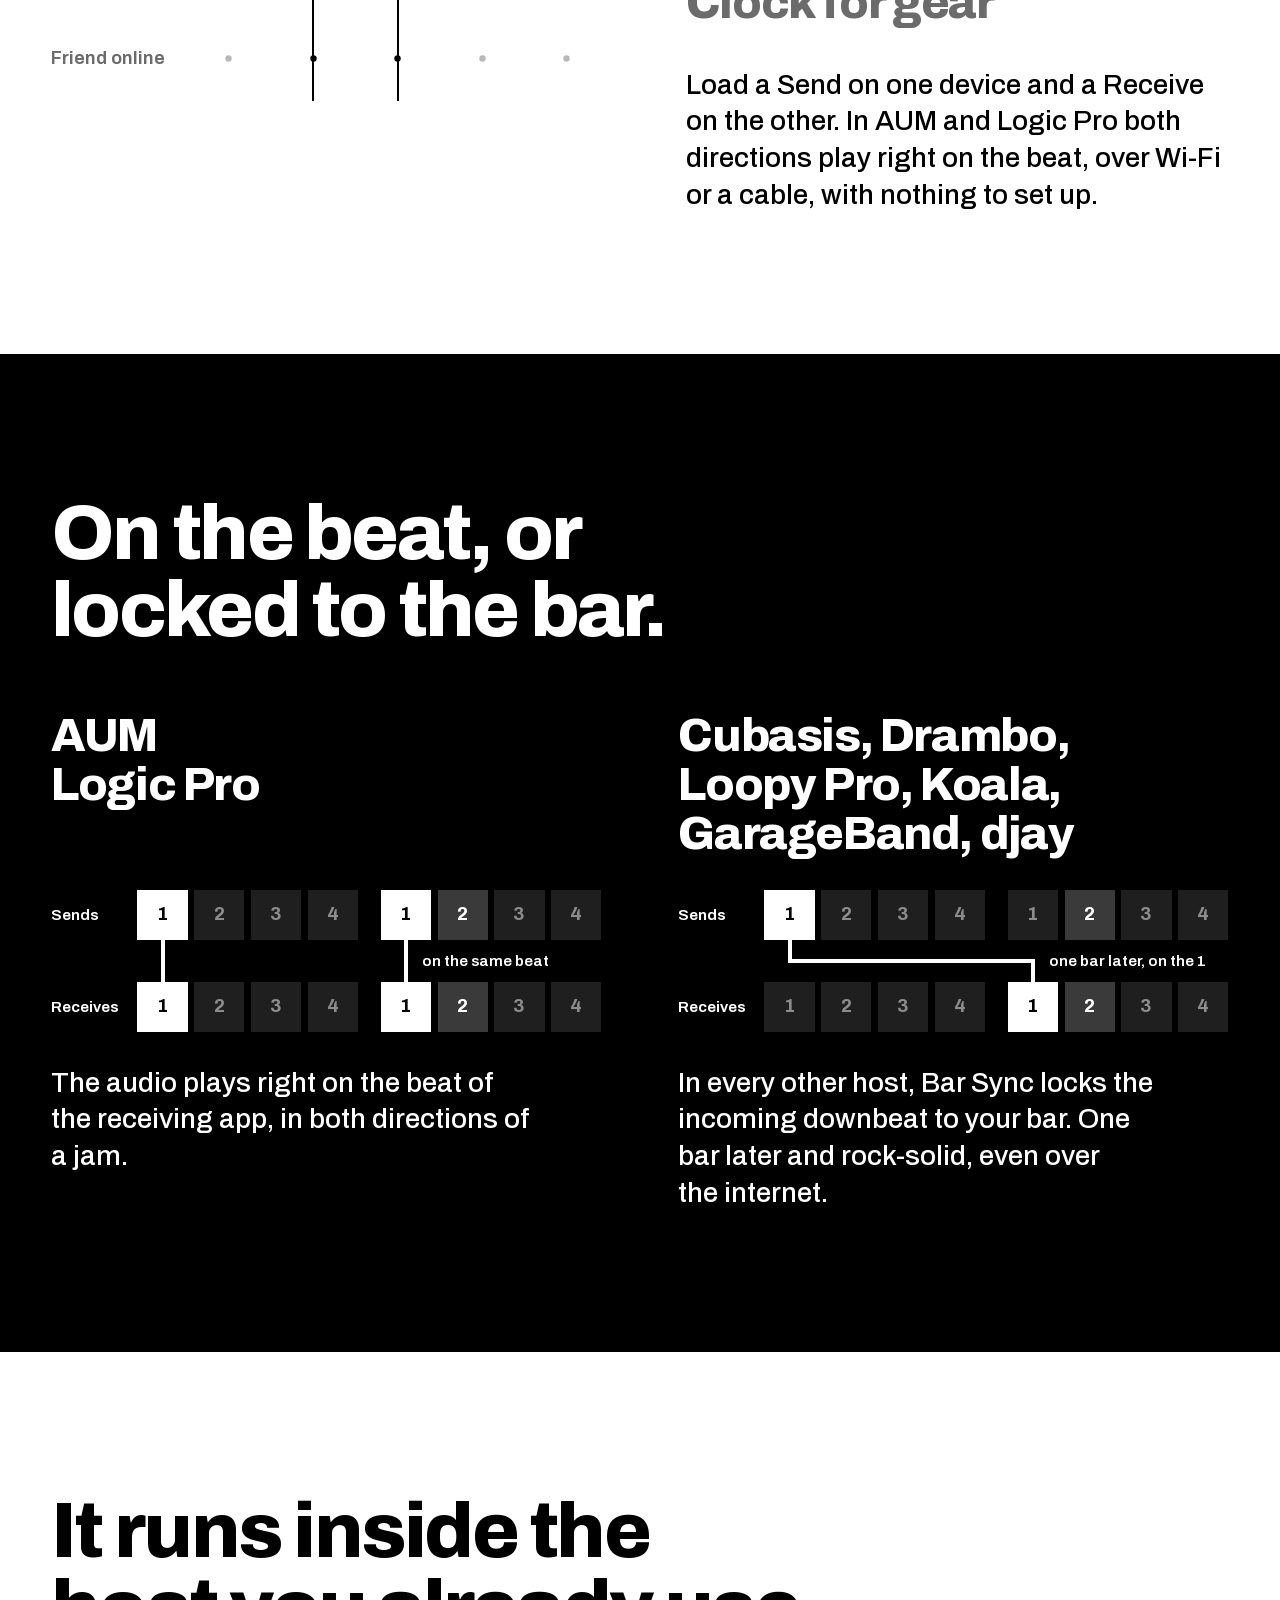
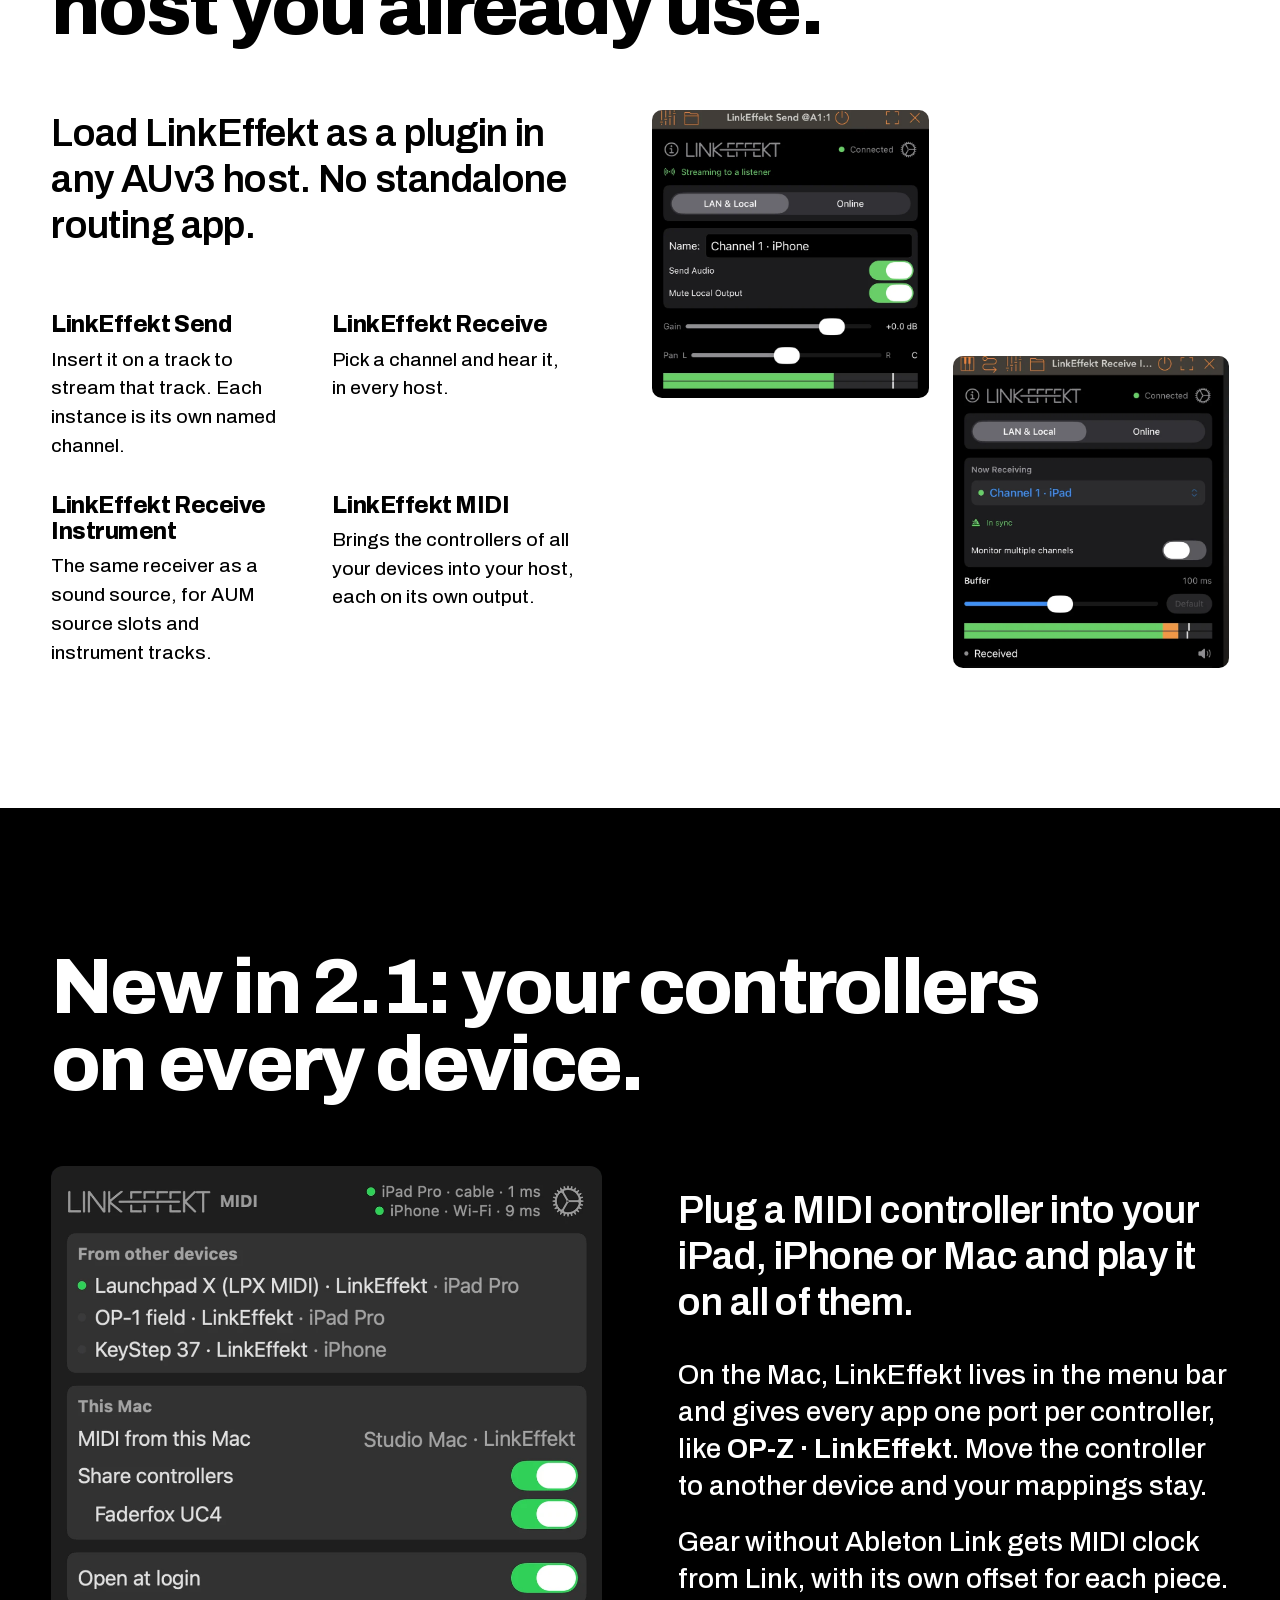
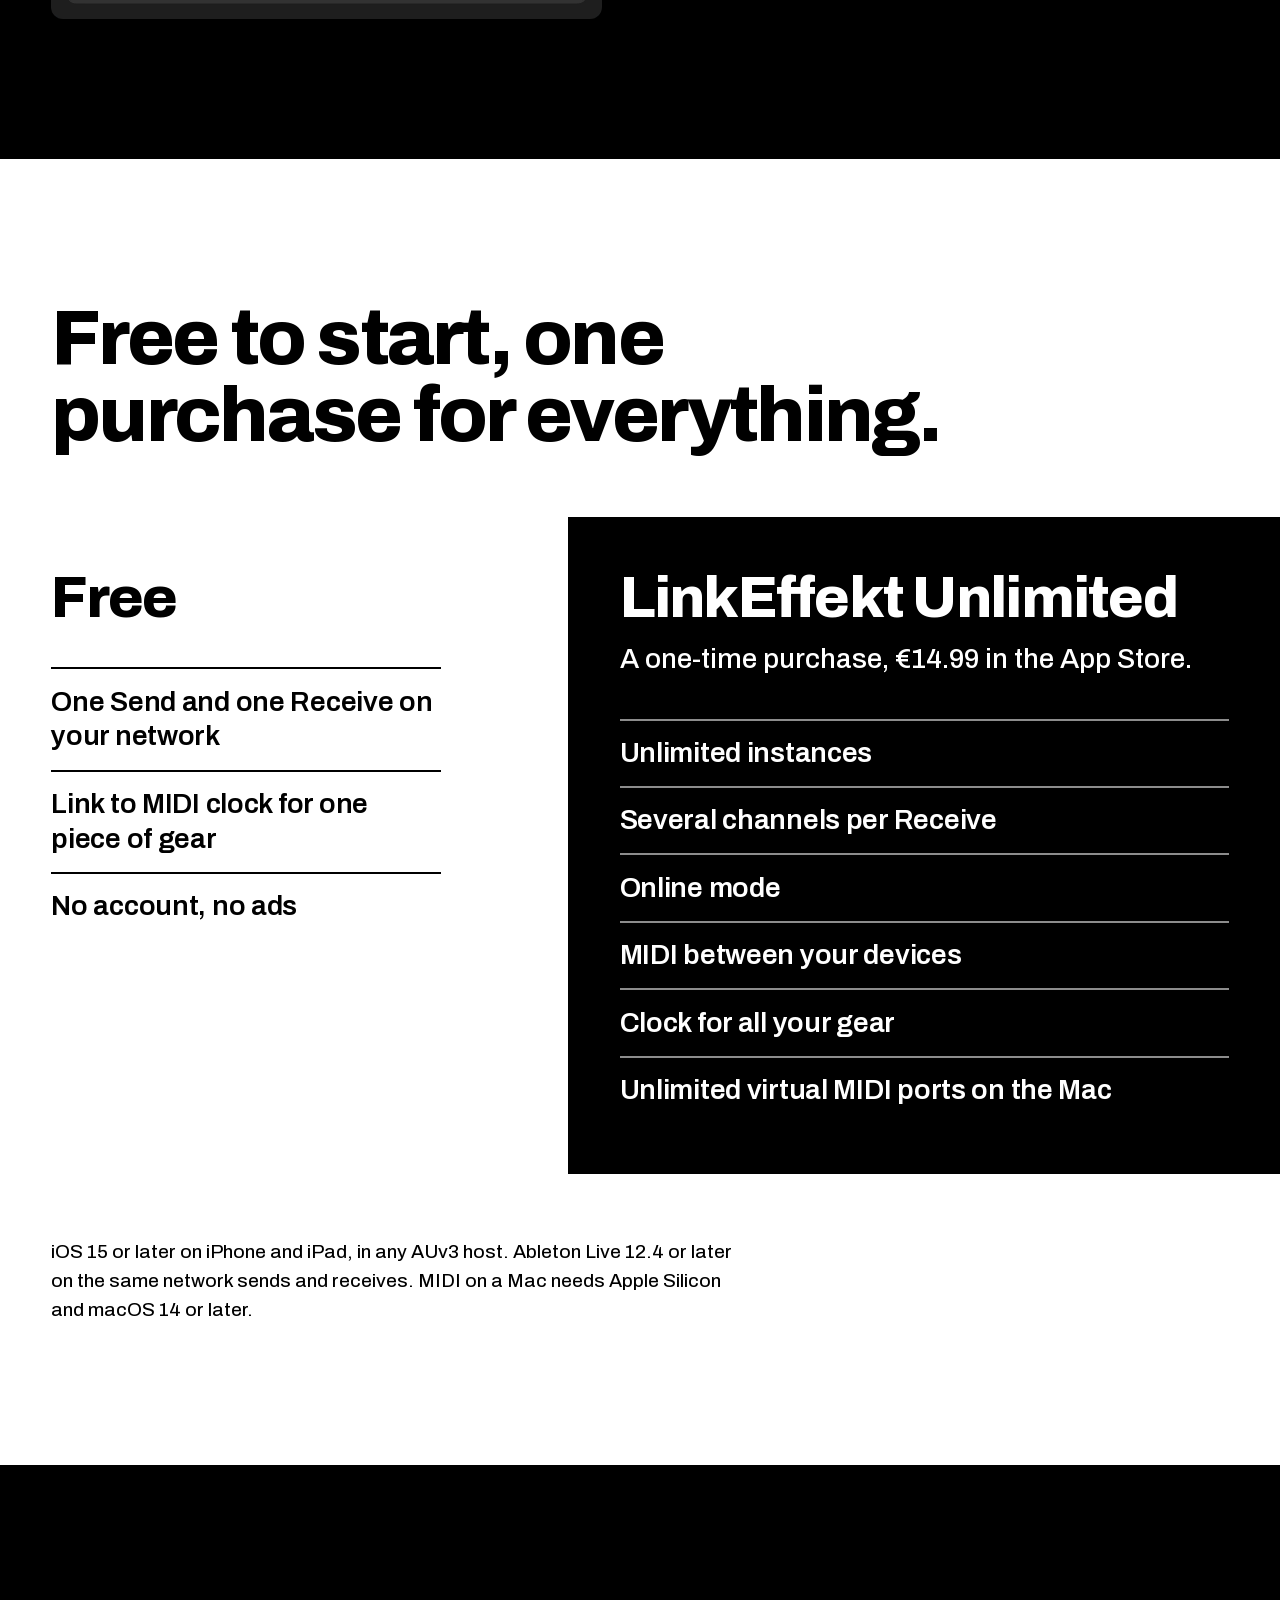
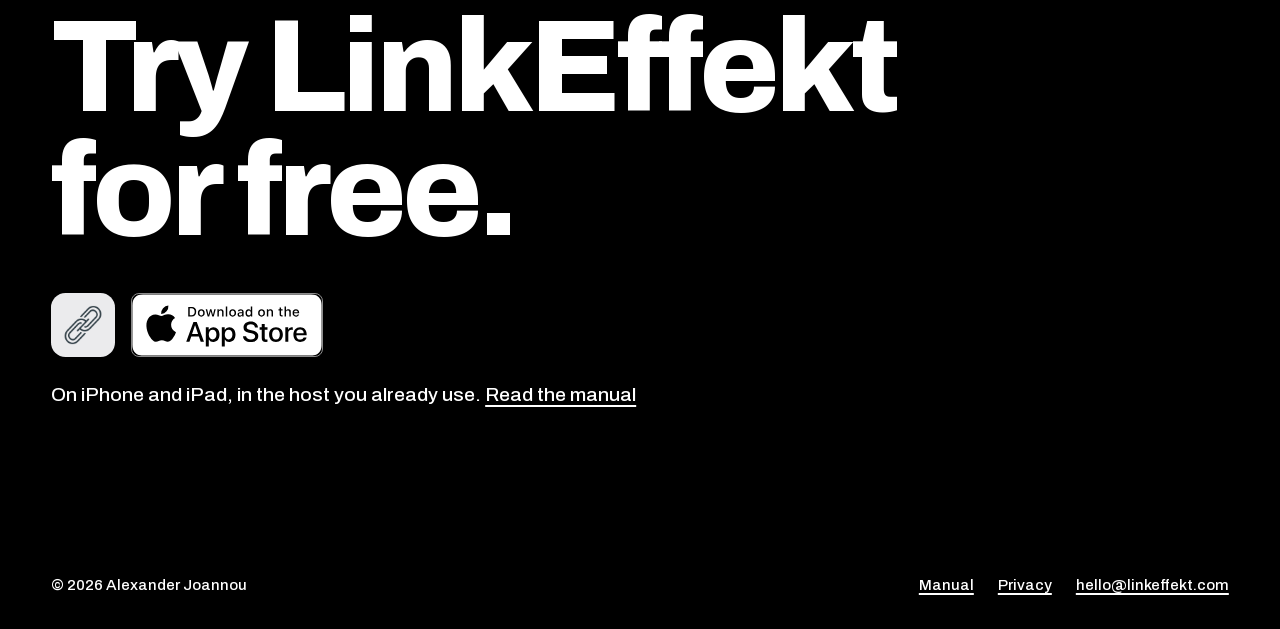
==== commit 2118a997: "Vorschau nachgezogen: Handbuch im neuen Stil, MIDI-Bilder, kürzere Descriptions" ====
--- a/preview/index.html
+++ b/preview/index.html
@@ -5,7 +5,7 @@
 <meta name="robots" content="noindex, nofollow">
 <meta name="viewport" content="width=device-width, initial-scale=1">
 <title>LinkEffekt: stream audio and MIDI between your music apps</title>
-<meta name="description" content="LinkEffekt streams audio between iOS music apps and to Ableton Live: over your local network via Ableton Link Audio, or over the internet, locked to the beat. Your MIDI controllers play on every device. Four AUv3 plugins for AUM, Logic Pro, Cubasis and more, and a Mac app for MIDI.">
+<meta name="description" content="LinkEffekt streams audio and MIDI between your music apps and devices, in sync with Ableton Link. AUv3 plugins for iPhone and iPad, a Mac app for MIDI.">
 <link rel="icon" type="image/png" href="favicon-64.png">
 <link rel="apple-touch-icon" href="icon-180.png">
 <link rel="preload" href="fonts/archivo-var.woff2" as="font" type="font/woff2" crossorigin>
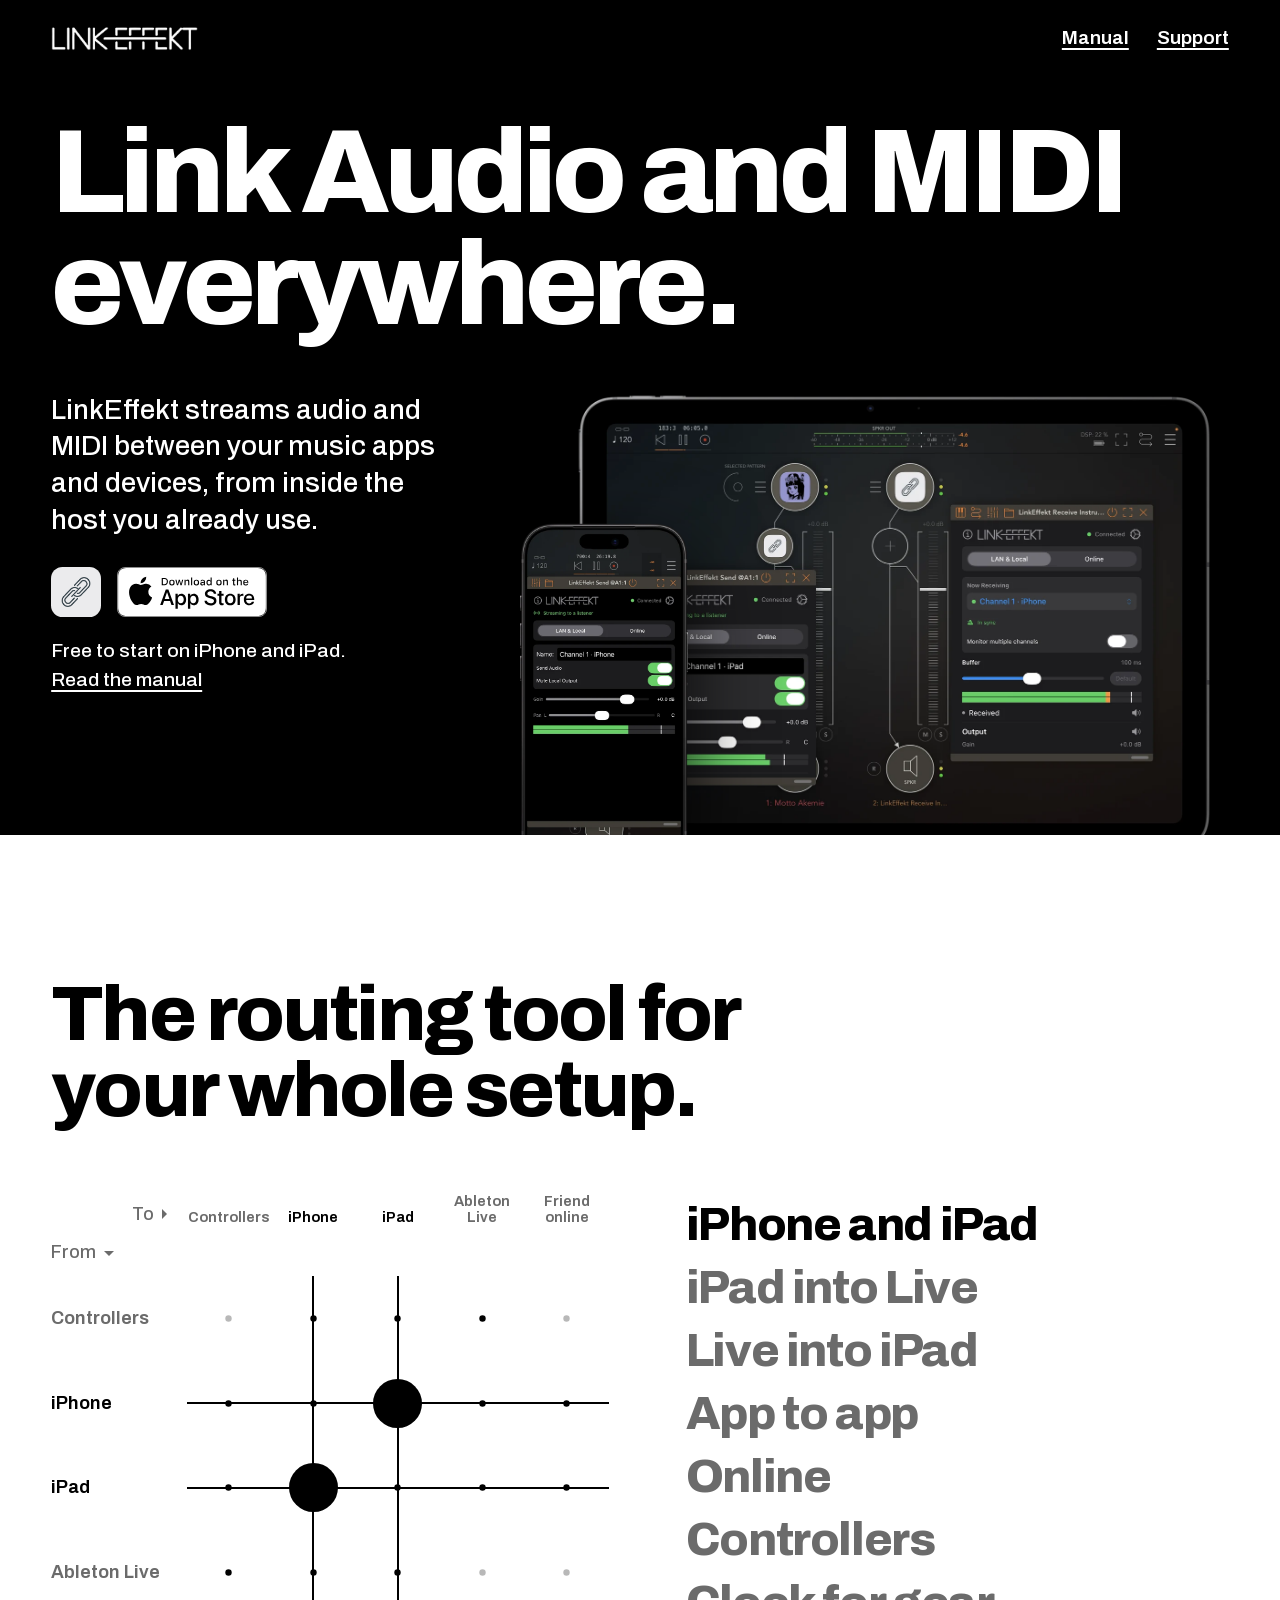
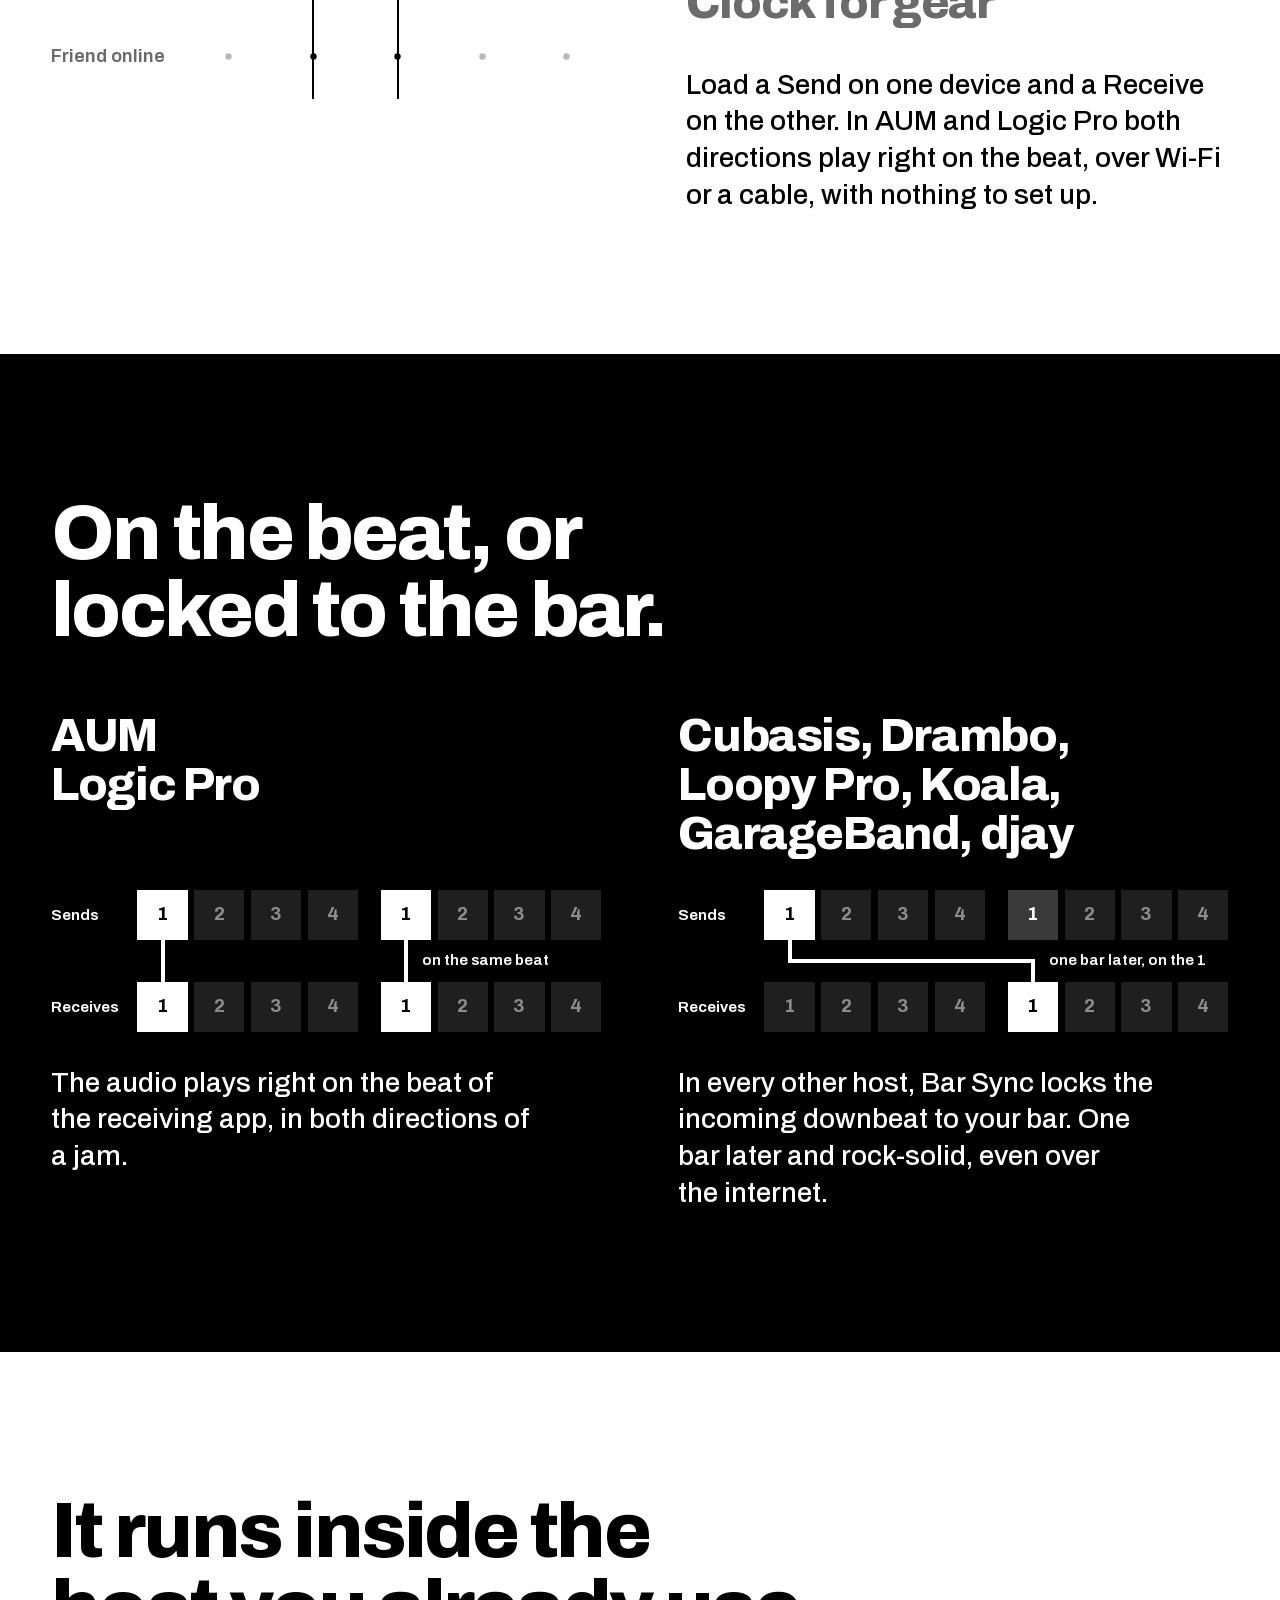
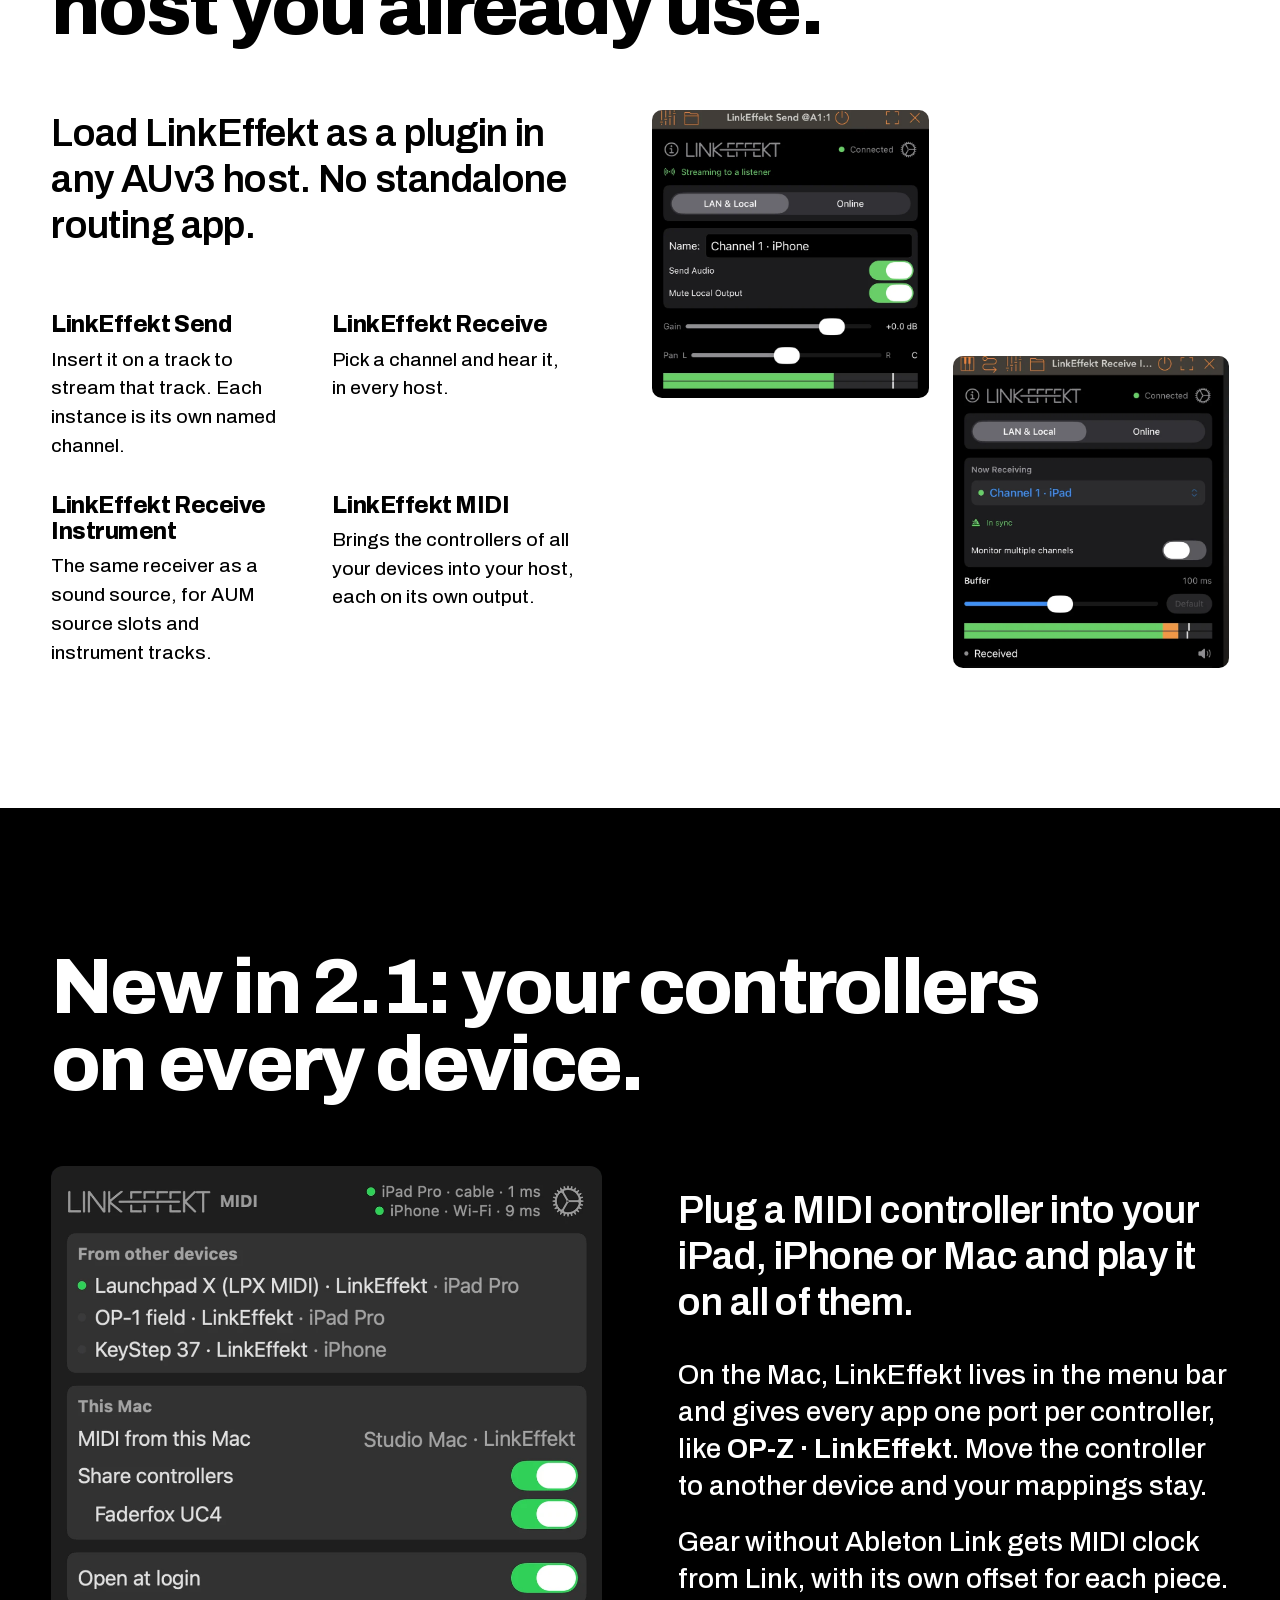
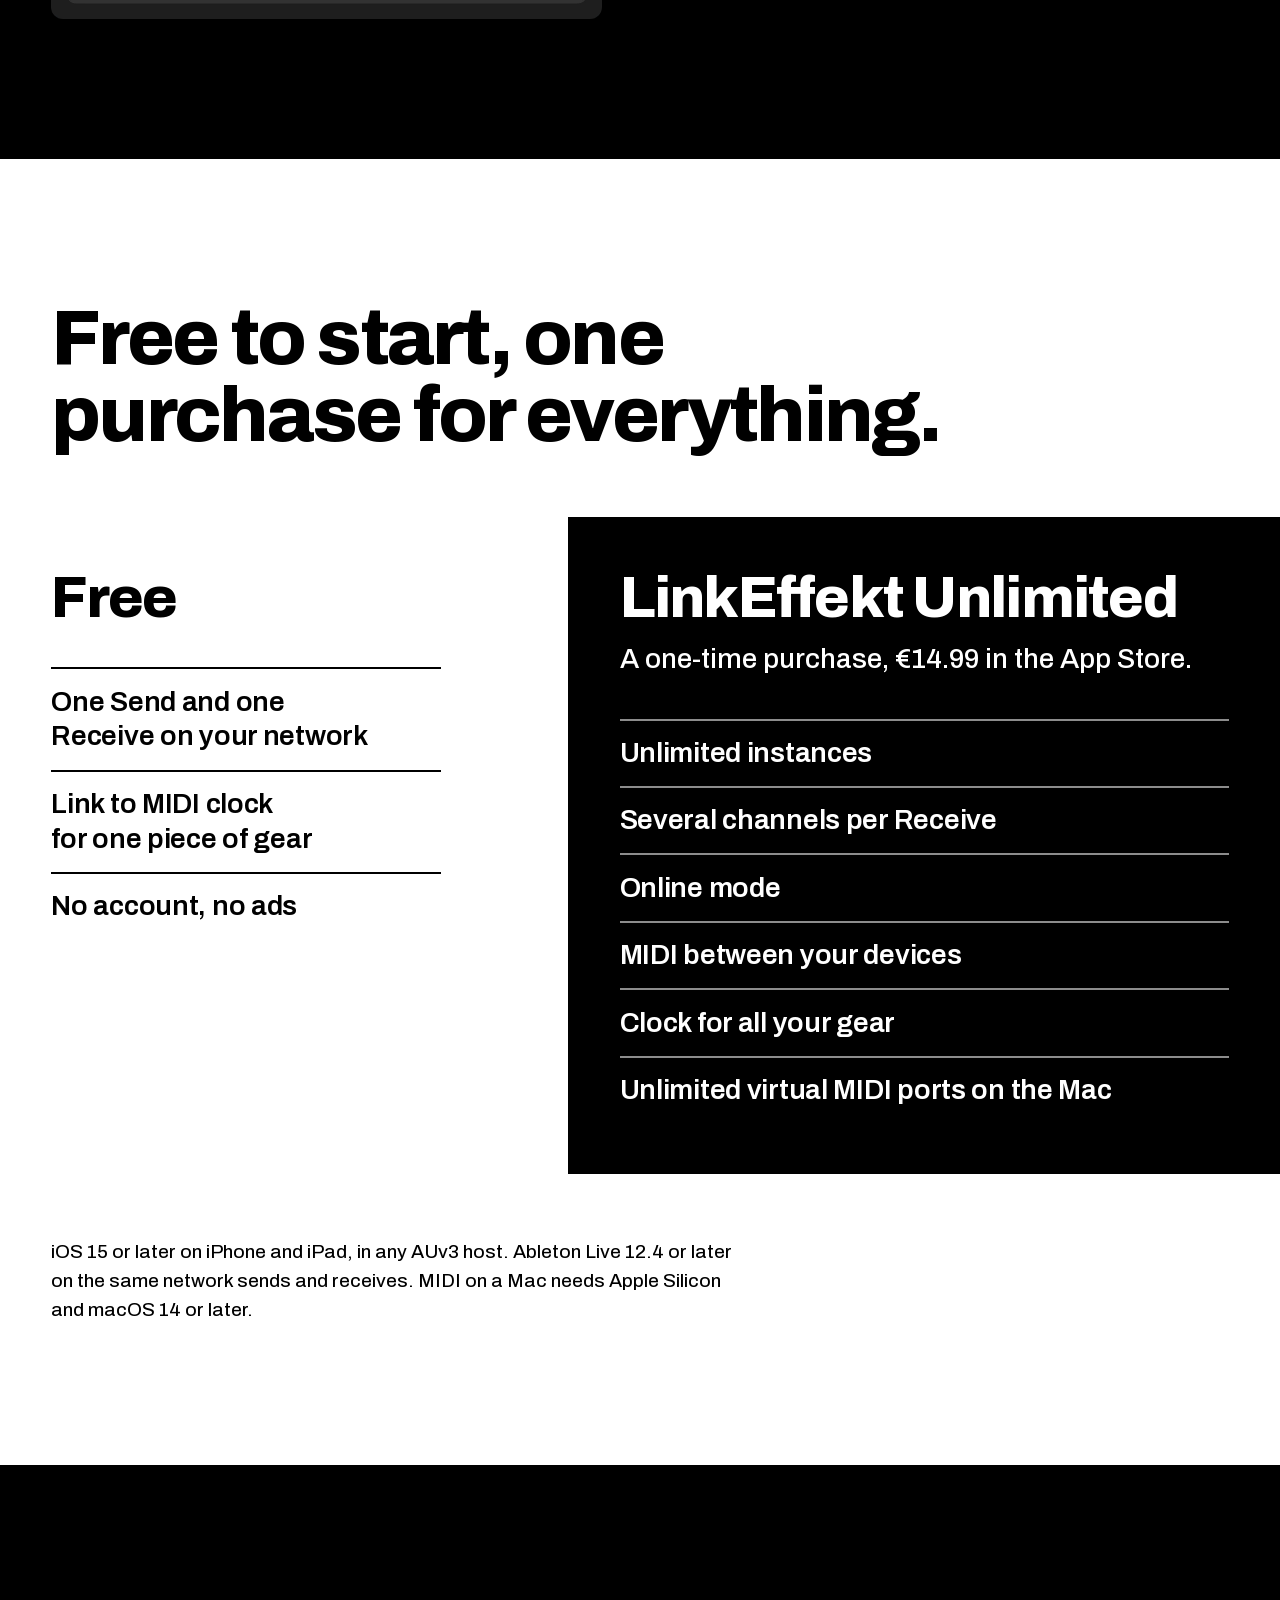
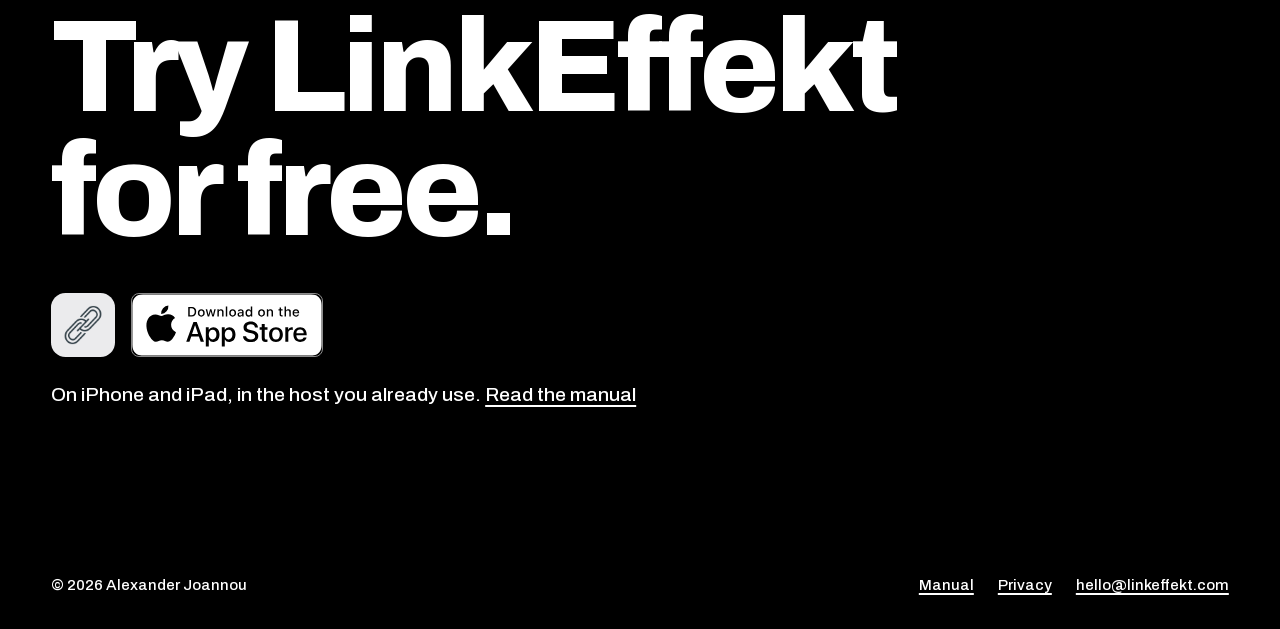
==== commit 4f9b6e8b: "Vorschau nachgezogen: schmale Bildschirme (Kopfzeile, Taktlinie, Matrix auf iPad-Breite)" ====
--- a/preview/index.html
+++ b/preview/index.html
@@ -9,7 +9,7 @@
 <link rel="icon" type="image/png" href="favicon-64.png">
 <link rel="apple-touch-icon" href="icon-180.png">
 <link rel="preload" href="fonts/archivo-var.woff2" as="font" type="font/woff2" crossorigin>
-<link rel="stylesheet" href="home.css?v=22">
+<link rel="stylesheet" href="home.css?v=24">
 <script>document.documentElement.classList.add('js')</script>
 </head>
 <body>
--- a/preview/home.css
+++ b/preview/home.css
@@ -53,7 +53,7 @@
   line-height: .98;
   text-wrap: balance;
 }
-h1 { font-size: clamp(2.6rem, calc((100vw - 2 * var(--edge)) / 9.9), 11rem); white-space: nowrap; letter-spacing: -.04em; line-height: .94; }
+h1 { font-size: clamp(1.5rem, calc((100vw - 2 * var(--edge)) / 9.9), 11rem); white-space: nowrap; letter-spacing: -.04em; line-height: .94; }
 h2 { font-size: var(--t-h2); max-width: 21ch; }
 h3 { font-size: var(--t-h3); font-weight: 800; letter-spacing: -.03em; line-height: 1.05; }
 
@@ -97,13 +97,14 @@
   .devices { margin: 0 2% -11% 12%; }
 }
 @media (max-width: 899px) {
+  .stage { grid-template-columns: minmax(0, 1fr); }
   .devices { margin: 0 0 -8% 9%; }
 }
 
 /* ---------- routes: the pin matrix ---------- */
 
 .routes { display: grid; gap: var(--gap-head) clamp(2rem, 6vw, 6rem); }
-@media (min-width: 900px) {
+@media (min-width: 1040px) {
   .routes { grid-template-columns: auto minmax(0, 1fr); align-items: start; }
   .routes h2 { grid-column: 1 / -1; }
 }
@@ -124,7 +125,7 @@
 .m-from::after { border-top-color: currentColor; border-bottom-width: 0; margin-top: .15em; }
 .m-fill { grid-column: 2 / -1; }
 .m-col, .m-row { color: var(--dim); transition: color .3s var(--out); }
-.m-col { padding-bottom: .9em; align-self: end; text-align: center; line-height: 1.15; max-width: var(--cell); font-size: .84em; }
+.m-col { padding-bottom: .9em; align-self: end; text-align: center; line-height: 1.15; max-width: var(--cell); font-size: .8em; }
 .m-row { justify-self: start; padding-right: 1.2em; white-space: nowrap; }
 .m-col.on, .m-row.on { color: var(--ink); }
 
@@ -193,7 +194,7 @@
 
 .tie { grid-column: 2; position: relative; height: 2.6rem; --x5: calc(4.5 * var(--w) + 5 * var(--g) + var(--sp)); }
 .tie::before, .tie::after { content: ""; position: absolute; box-sizing: border-box; }
-.tie span { position: absolute; top: 50%; transform: translateY(-50%); font-weight: 600; font-size: .95rem; white-space: nowrap; }
+.tie span { position: absolute; top: 50%; right: 0; transform: translateY(-50%); font-weight: 600; font-size: .95rem; line-height: 1.15; text-wrap: balance; }
 .seq-same .tie::before, .seq-same .tie::after { top: 0; bottom: 0; width: 4px; background: var(--ink); }
 .seq-same .tie::before { left: calc(var(--w) / 2 - 2px); }
 .seq-same .tie::after { left: calc(var(--x5) - 2px); }
@@ -225,7 +226,7 @@
 .midi-text p + p { margin-top: 1.25rem; font-size: var(--t-lead); line-height: 1.32; font-weight: 500; }
 .midi-text .lead + p { margin-top: 2rem; }
 .midi { align-items: center; }
-.midi em { font-style: normal; font-weight: 700; }
+.midi em { font-style: normal; font-weight: 700; white-space: nowrap; }
 
 /* ---------- price: free on the page, Unlimited as the black field ---------- */
 
@@ -234,7 +235,7 @@
 .tier { padding-block: clamp(2rem, 4vw, 3.5rem); }
 .tier h3 { font-size: clamp(2rem, 1.2rem + 3vw, 3.6rem); }
 .tier ul { list-style: none; margin-top: clamp(1.5rem, 3vw, 2.5rem); }
-.tier li { font-size: var(--t-lead); font-weight: 600; line-height: 1.25; letter-spacing: -.01em; padding-block: .55em; border-top: 2px solid var(--ink); max-width: 26ch; }
+.tier li { font-size: var(--t-lead); font-weight: 600; line-height: 1.25; letter-spacing: -.01em; padding-block: .55em; border-top: 2px solid var(--ink); max-width: 26ch; text-wrap: balance; }
 .tier-full { padding-inline: clamp(1.5rem, 4vw, 4rem) var(--edge); margin-right: calc(var(--edge) * -1); }
 .tier-full li { max-width: none; border-top-color: var(--dim); }
 .once { margin-top: .6rem; font-size: var(--t-lead); font-weight: 500; }
@@ -263,12 +264,14 @@
   .close h2 { font-size: min(11vw, 4rem); }
   .host, .beat-pair, .price-pair, .midi { grid-template-columns: 1fr; }
   .tier-full { margin-inline: calc(var(--edge) * -1); padding-inline: var(--edge); }
+  .tier li { max-width: none; }
   .host-shots { grid-column: 1; grid-row: auto; }
   .host-shots img:nth-child(2) { align-self: flex-start; }
   .host dl { grid-template-columns: 1fr; gap: 1.5rem; }
   .hosts { min-height: 0; }
   .seq { --lab: 4.6rem; }
   .tie span { font-size: .85rem; }
+  .seq-same .tie span, .seq-bar .tie span { left: calc(var(--x5) + .6rem); }
   .matrix { --cell: calc((100vw - 2 * var(--edge) - 6.6rem) / 5); font-size: .8rem; grid-template-columns: 6.6rem repeat(5, var(--cell)); }
   .m-row { padding-right: .4em; }
   .m-col { font-size: .72em; overflow-wrap: anywhere; }
@@ -277,6 +280,11 @@
   .notes { min-height: calc(var(--t-lead) * 1.32 * 6); }
 }
 
+/* Between phone and desktop the matrix stands alone above the list and fills the width. */
+@media (min-width: 761px) and (max-width: 1039px) {
+  .matrix { --cell: clamp(64px, 10vw, 92px); }
+}
+
 @media (prefers-reduced-motion: reduce) {
   * { transition: none !important; }
 }
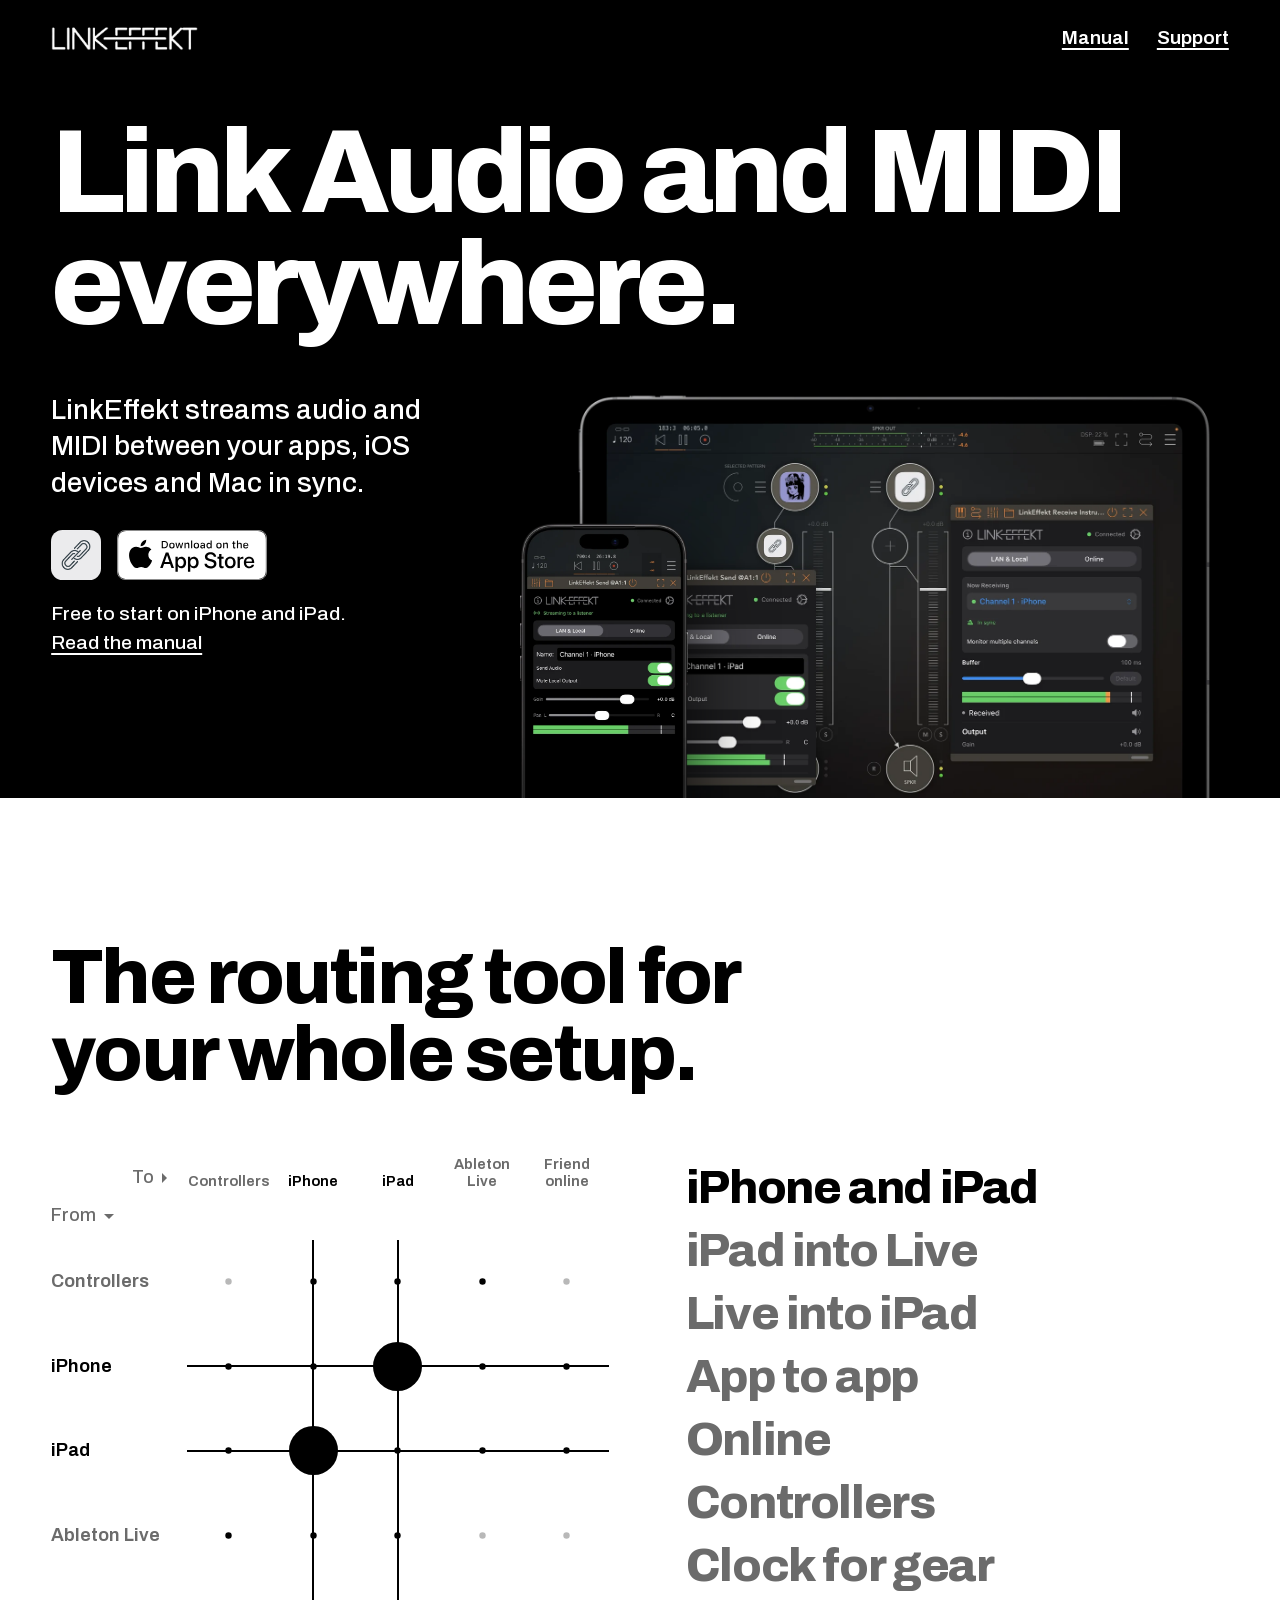
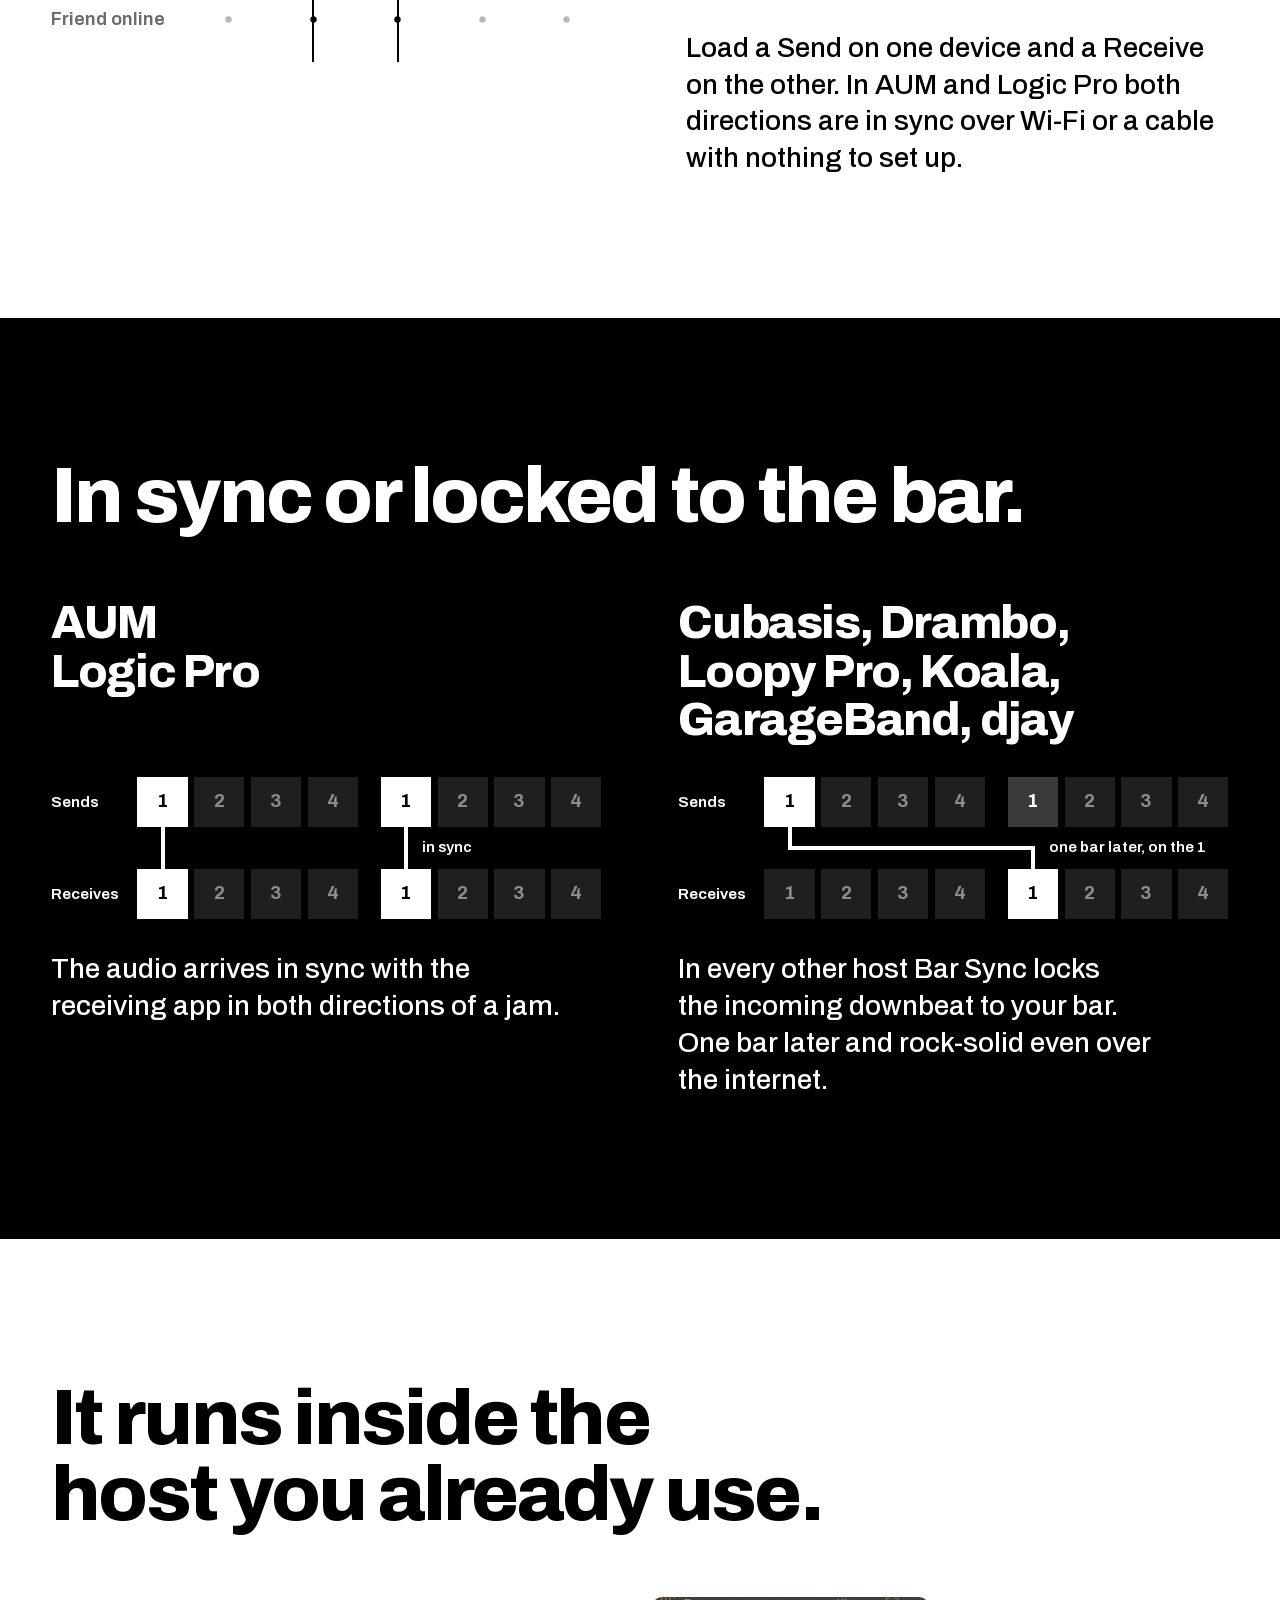
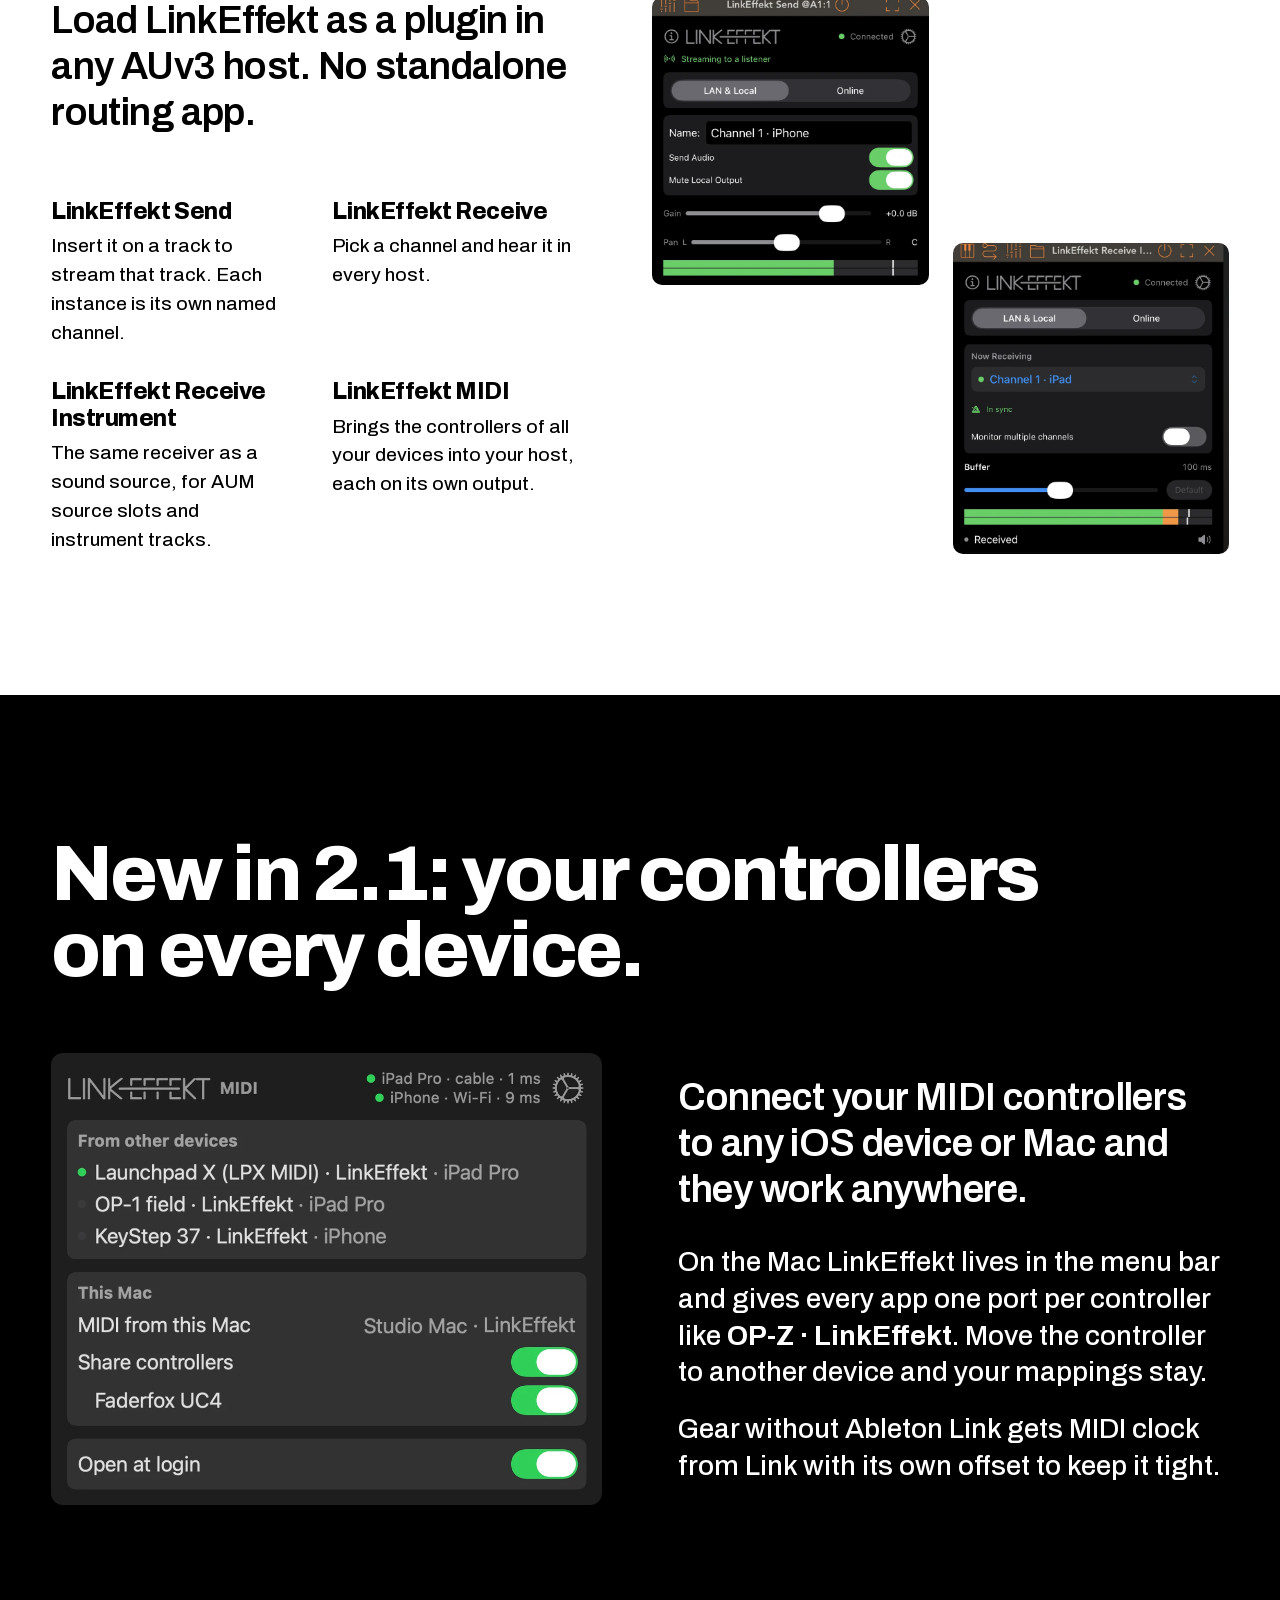
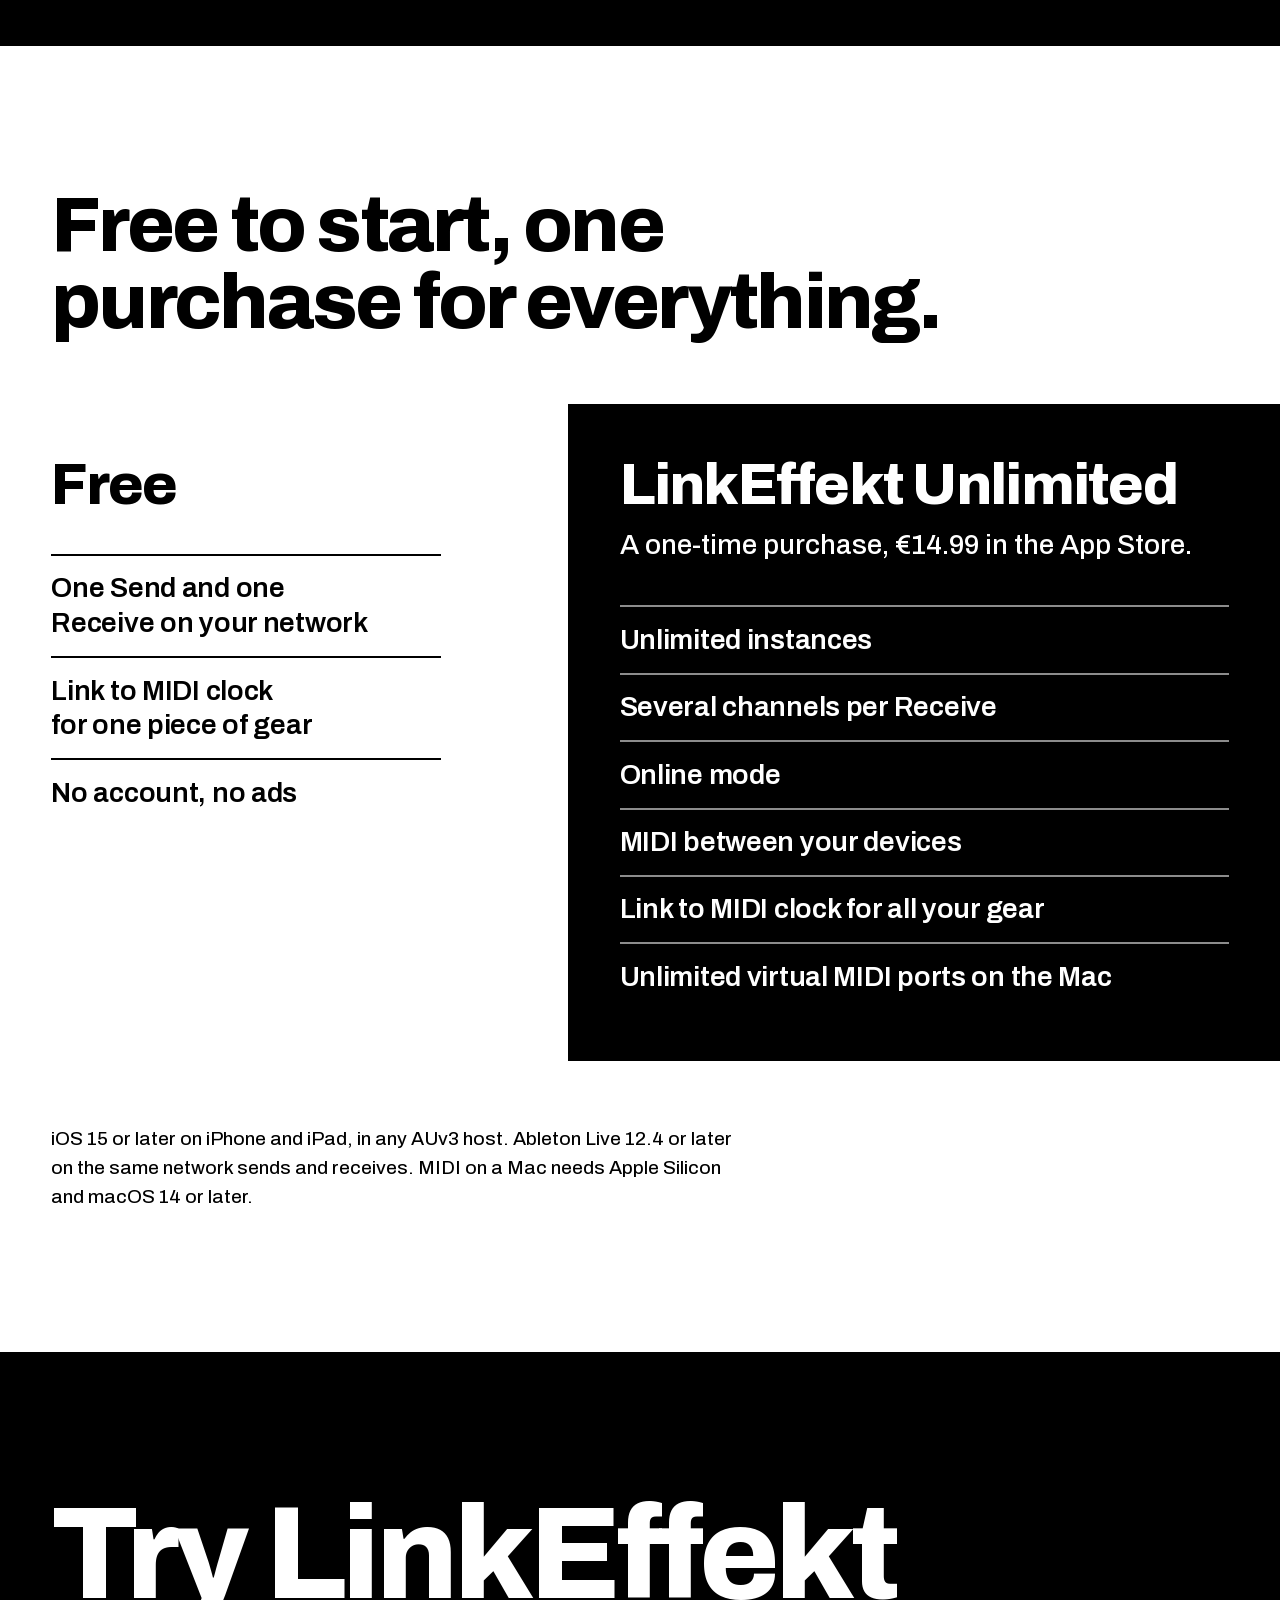
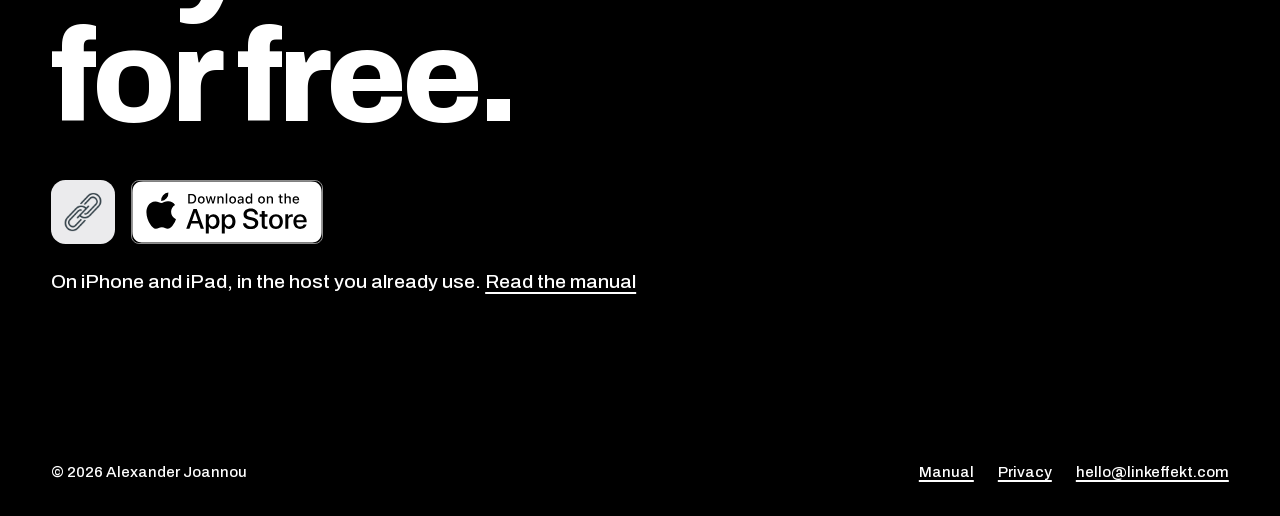
==== commit 18b7b939: "Vorschau: Startseite und Handbuch wie website-neu 83e04f6 (in sync statt on the beat, Controller fun" ====
--- a/preview/index.html
+++ b/preview/index.html
@@ -27,7 +27,7 @@
 <section class="stage dark" aria-labelledby="title">
   <h1 id="title">Link Audio and MIDI<br> everywhere.</h1>
   <div class="stage-side">
-    <p class="sub">LinkEffekt streams audio and MIDI between your music apps and devices, from inside the host you already use.</p>
+    <p class="sub">LinkEffekt streams audio and MIDI between your apps, iOS devices and Mac in sync.</p>
     <div class="stage-action">
       <img class="icon" src="icon-180.png" width="180" height="180" alt="">
       <a class="badge" href="https://apps.apple.com/app/linkeffekt/id6759493415"><img src="img/home/app-store-badge-white.svg" width="150" height="50" alt="Download on the App Store"></a>
@@ -54,28 +54,28 @@
       <button type="button" class="strip" data-route="clock" aria-pressed="false">Clock for gear</button>
     </div>
     <div class="notes" aria-live="polite">
-      <p data-route="jam">Load a Send on one device and a Receive on the other. In AUM and Logic Pro both directions play right on the beat, over Wi-Fi or a cable, with nothing to set up.</p>
+      <p data-route="jam">Load a Send on one device and a Receive on the other. In AUM and Logic Pro both directions are in sync over Wi-Fi or a cable with nothing to set up.</p>
       <p data-route="live">Each iPad track shows up in Ableton Live 12.4 or later as its own Link Audio channel, with no audio interface in between.</p>
       <p data-route="back">Live’s tracks play in your iPad host. Bar Sync locks them to your bar.</p>
-      <p data-route="apps">From one app into another on the same device, on the beat with almost no delay. No Wi-Fi and no Link setup.</p>
+      <p data-route="apps">From one app into another on the same device in sync and with almost no delay. No Wi-Fi and no Link setup.</p>
       <p data-route="online">Create a room, share the code and jam over the internet. Bar Sync delays by whole bars, so your partner’s “1” lands on your “1”.</p>
-      <p data-route="midi">Plug a controller into your iPad, iPhone or Mac and play it on all of them. Each controller gets its own port, so you load your template and it plays.</p>
-      <p data-route="clock">Gear plugged into your iPad, iPhone or Mac gets MIDI clock from Ableton Link, with its own offset for each piece.</p>
+      <p data-route="midi">Connect your controllers to any iOS device or Mac and they work anywhere. Each controller gets its own port so you keep all your mappings.</p>
+      <p data-route="clock">Gear plugged into your iPad, iPhone or Mac gets MIDI clock from Ableton Link with its own offset for each piece.</p>
     </div>
   </div>
 </section>
 
 <section class="beat dark" aria-labelledby="beat-title">
-  <h2 id="beat-title">On the beat, or locked to the bar.</h2>
+  <h2 id="beat-title">In sync or locked to the bar.</h2>
   <div class="beat-pair">
     <div>
       <p class="hosts">AUM<br>Logic Pro</p>
       <div class="seq seq-same" role="img" aria-label="Two bars of four beats. The app that sends and the app that receives hit the same beat.">
         <span class="trk">Sends</span><div class="lane" data-lane><i class="pad hit">1</i><i class="pad">2</i><i class="pad">3</i><i class="pad">4</i><i class="pad hit">1</i><i class="pad">2</i><i class="pad">3</i><i class="pad">4</i></div>
-        <div class="tie"><span>on the same beat</span></div>
+        <div class="tie"><span>in sync</span></div>
         <span class="trk">Receives</span><div class="lane" data-lane><i class="pad hit">1</i><i class="pad">2</i><i class="pad">3</i><i class="pad">4</i><i class="pad hit">1</i><i class="pad">2</i><i class="pad">3</i><i class="pad">4</i></div>
       </div>
-      <p class="say">The audio plays right on the beat of the receiving app, in both directions of a jam.</p>
+      <p class="say">The audio arrives in sync with the receiving app in both directions of a jam.</p>
     </div>
     <div>
       <p class="hosts hosts-small">Cubasis, Drambo, Loopy Pro, Koala, GarageBand, djay</p>
@@ -84,7 +84,7 @@
         <div class="tie"><span>one bar later, on the 1</span></div>
         <span class="trk">Receives</span><div class="lane" data-lane><i class="pad">1</i><i class="pad">2</i><i class="pad">3</i><i class="pad">4</i><i class="pad hit">1</i><i class="pad">2</i><i class="pad">3</i><i class="pad">4</i></div>
       </div>
-      <p class="say">In every other host, Bar Sync locks the incoming downbeat to your bar. One bar later and rock-solid, even over the internet.</p>
+      <p class="say">In every other host Bar Sync locks the incoming downbeat to your bar. One bar later and rock-solid even over the internet.</p>
     </div>
   </div>
 </section>
@@ -98,7 +98,7 @@
   </div>
   <dl>
     <div><dt>LinkEffekt Send</dt><dd>Insert it on a track to stream that track. Each instance is its own named channel.</dd></div>
-    <div><dt>LinkEffekt Receive</dt><dd>Pick a channel and hear it, in every host.</dd></div>
+    <div><dt>LinkEffekt Receive</dt><dd>Pick a channel and hear it in every host.</dd></div>
     <div><dt>LinkEffekt Receive Instrument</dt><dd>The same receiver as a sound source, for AUM source slots and instrument tracks.</dd></div>
     <div><dt>LinkEffekt MIDI</dt><dd>Brings the controllers of all your devices into your host, each on its own output.</dd></div>
   </dl>
@@ -108,9 +108,9 @@
   <h2 id="midi-title">New in 2.1: your controllers on every device.</h2>
   <img class="midi-shot" src="img/home/mac-midi.webp" width="1056" height="868" loading="lazy" alt="LinkEffekt MIDI on the Mac: controllers from an iPad Pro and an iPhone listed as ports, Share controllers switched on for a Faderfox UC4.">
   <div class="midi-text">
-    <p class="lead">Plug a MIDI controller into your iPad, iPhone or Mac and play it on all of them.</p>
-    <p>On the Mac, LinkEffekt lives in the menu bar and gives every app one port per controller, like <em>OP-Z · LinkEffekt</em>. Move the controller to another device and your mappings stay.</p>
-    <p>Gear without Ableton Link gets MIDI clock from Link, with its own offset for each piece.</p>
+    <p class="lead">Connect your MIDI controllers to any iOS device or Mac and they work anywhere.</p>
+    <p>On the Mac LinkEffekt lives in the menu bar and gives every app one port per controller like <em>OP-Z · LinkEffekt</em>. Move the controller to another device and your mappings stay.</p>
+    <p>Gear without Ableton Link gets MIDI clock from Link with its own offset to keep it tight.</p>
   </div>
 </section>
 
@@ -133,7 +133,7 @@
         <li>Several channels per Receive</li>
         <li>Online mode</li>
         <li>MIDI between your devices</li>
-        <li>Clock for all your gear</li>
+        <li>Link to MIDI clock for all your gear</li>
         <li>Unlimited virtual MIDI ports on the Mac</li>
       </ul>
     </div>
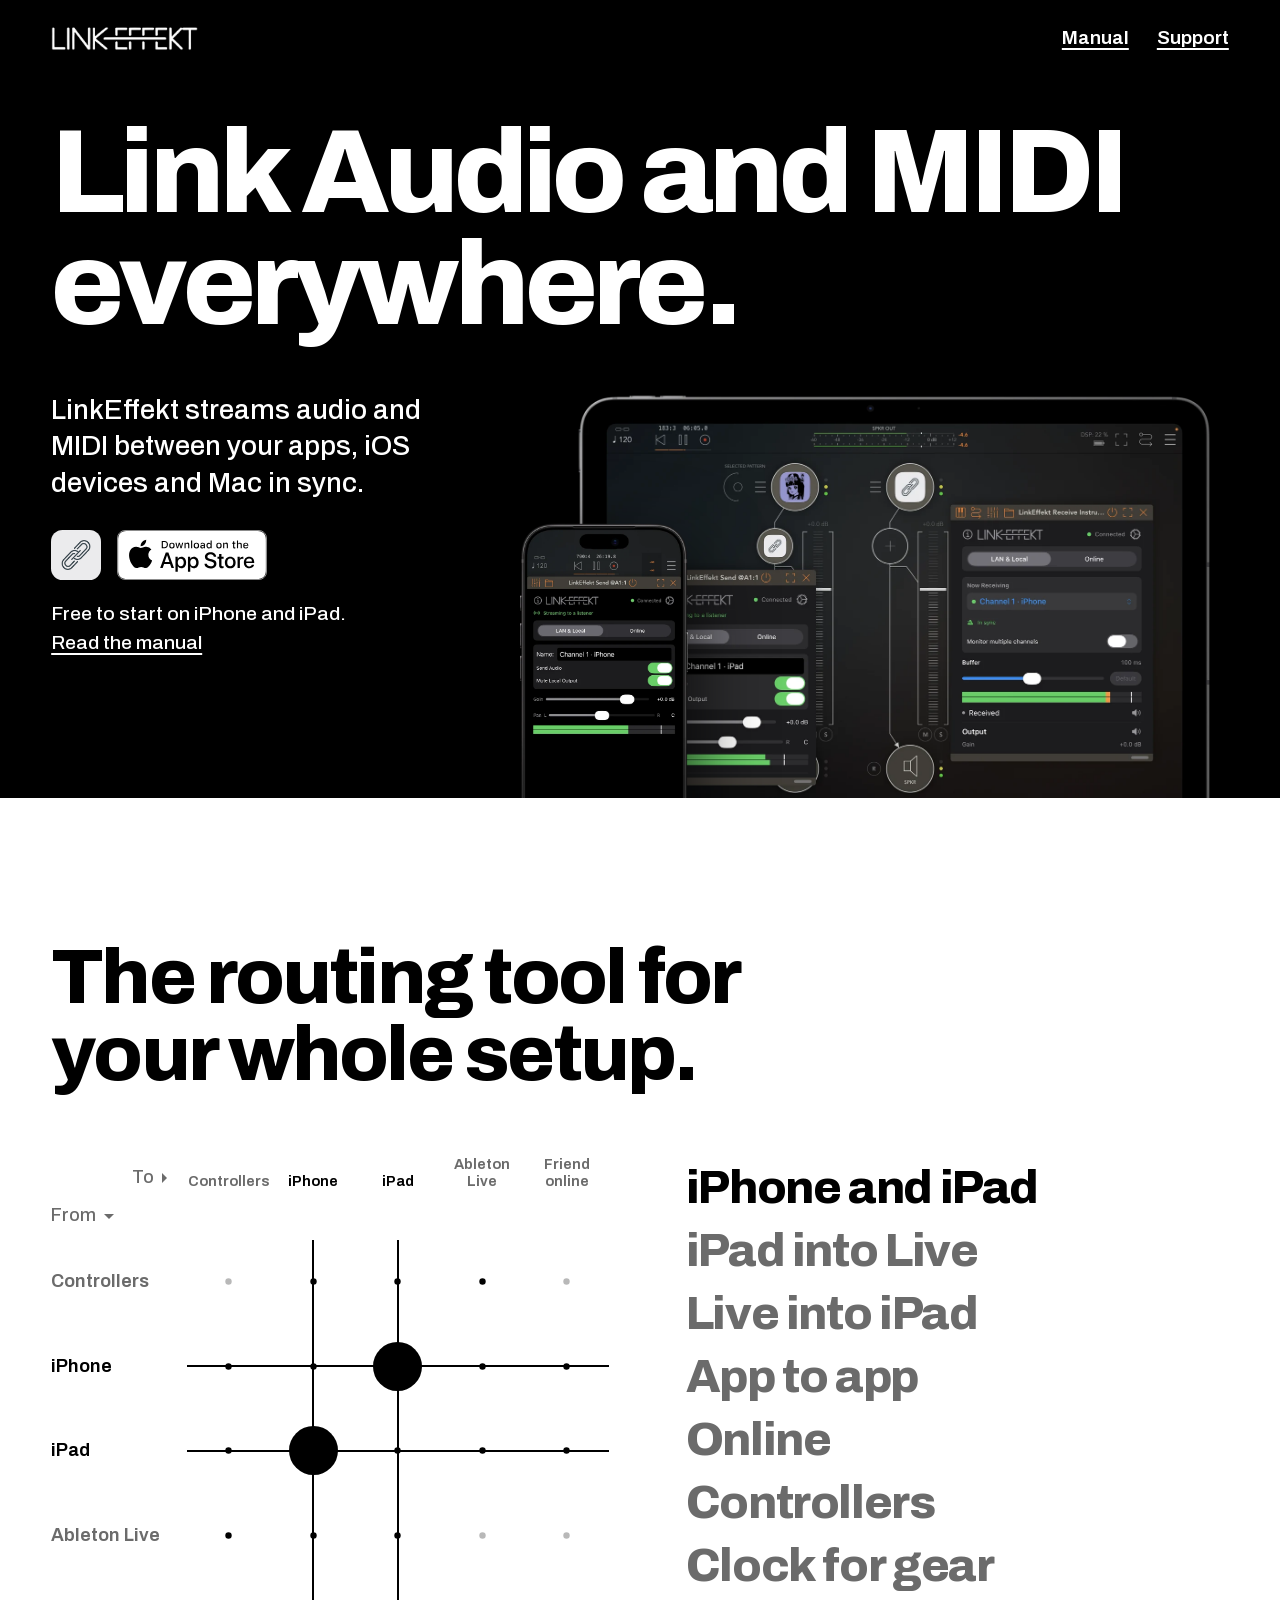
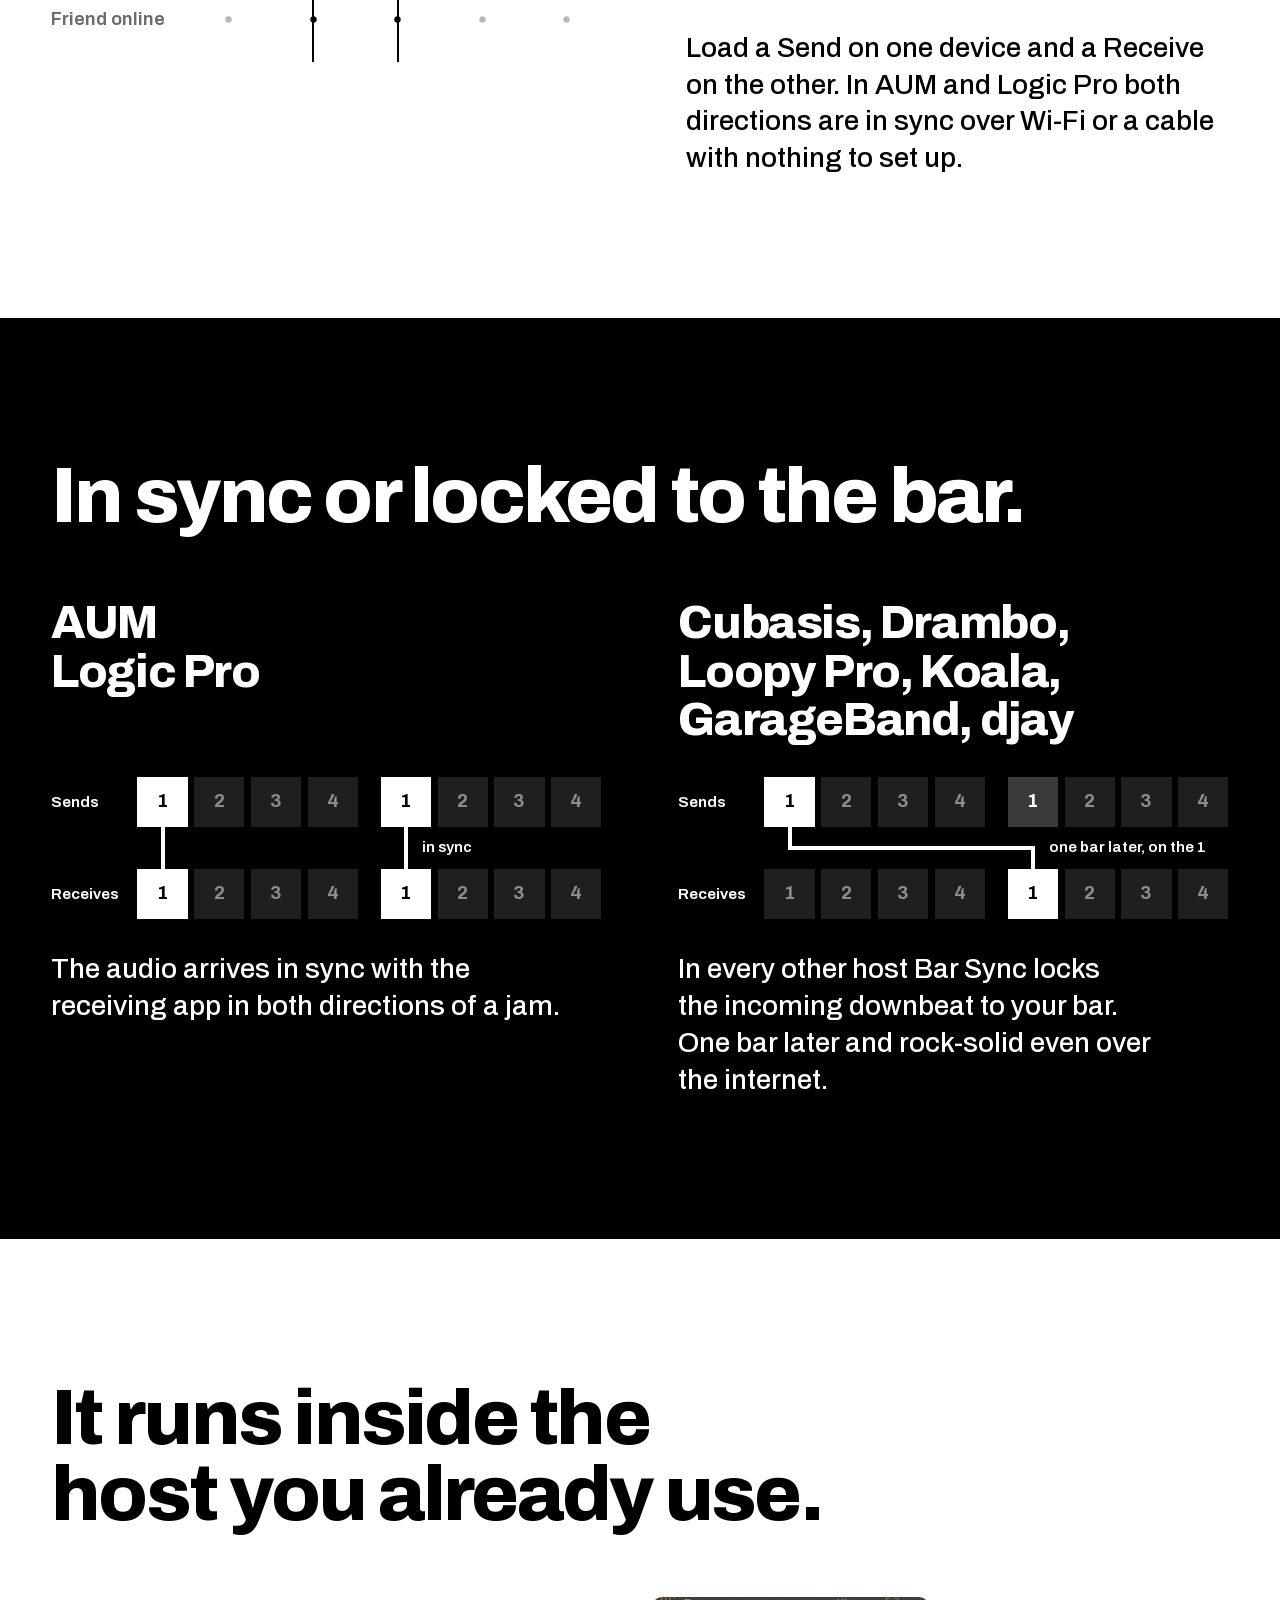
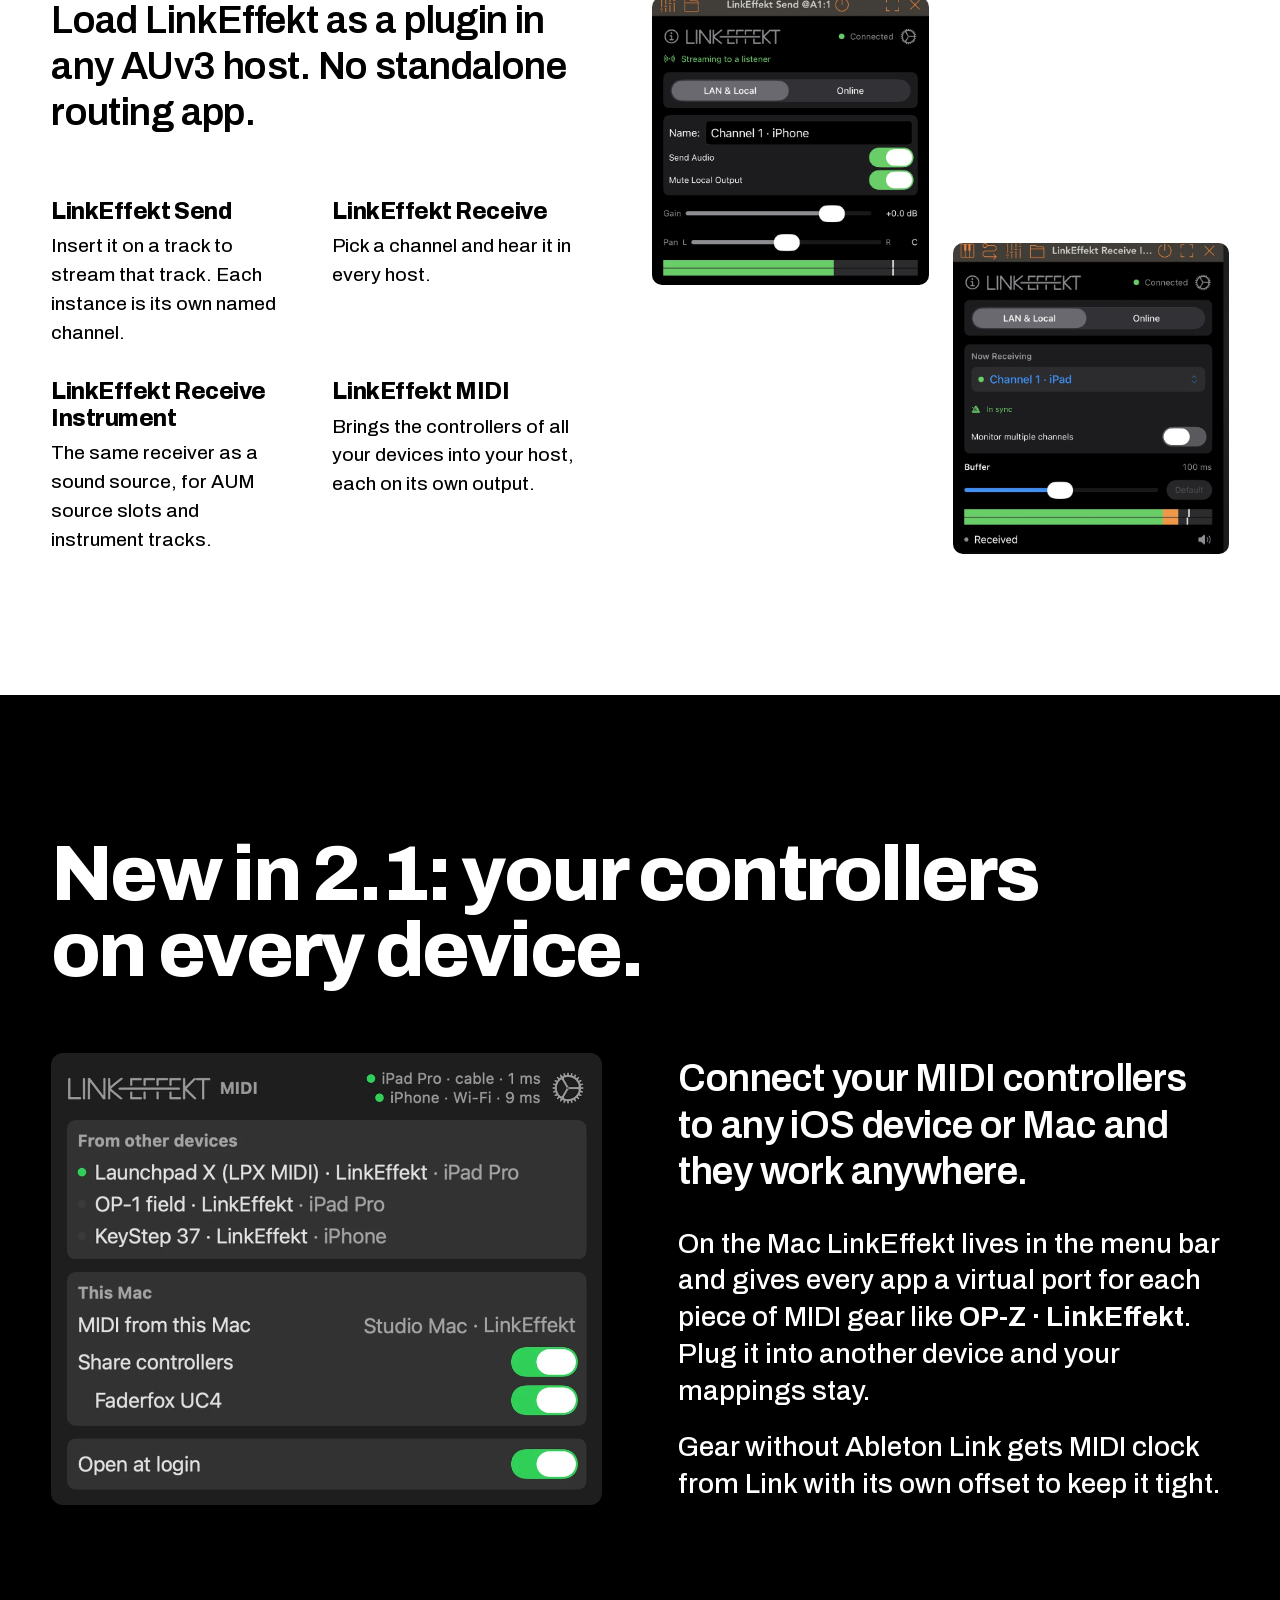
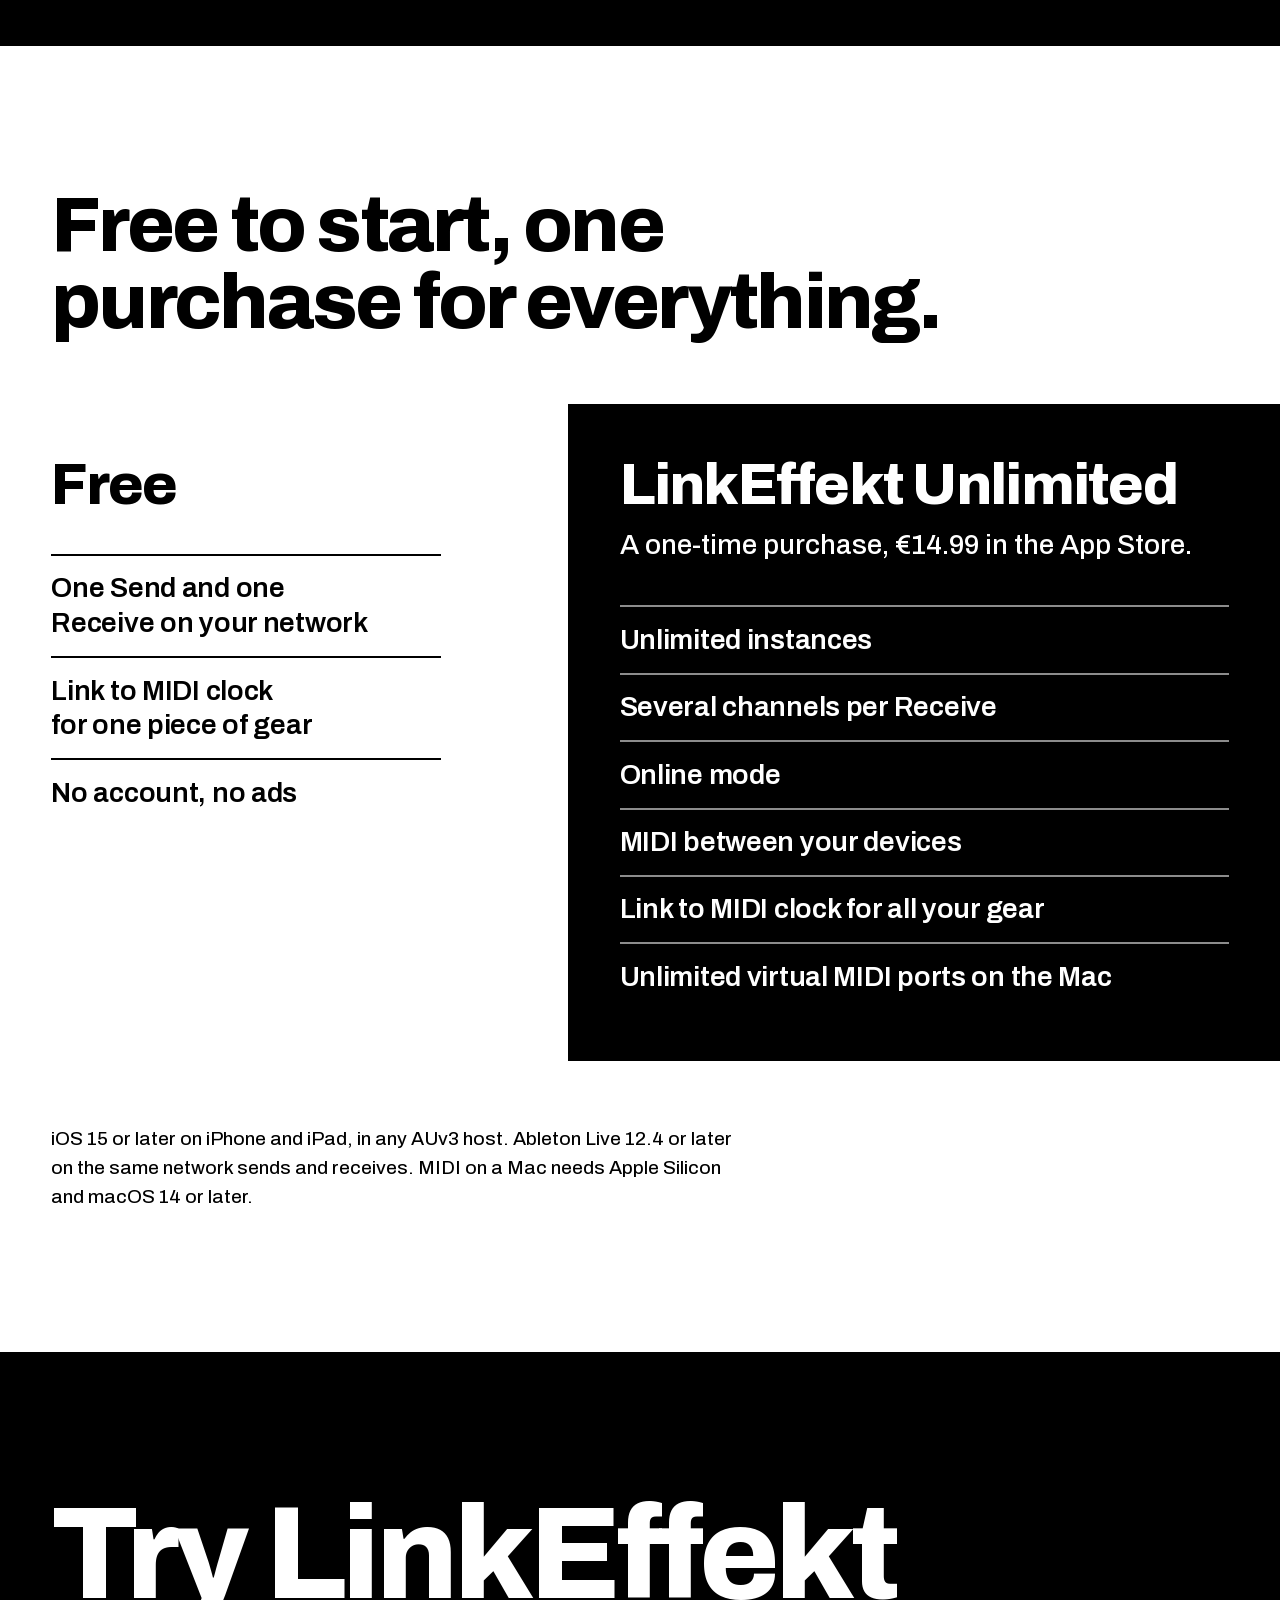
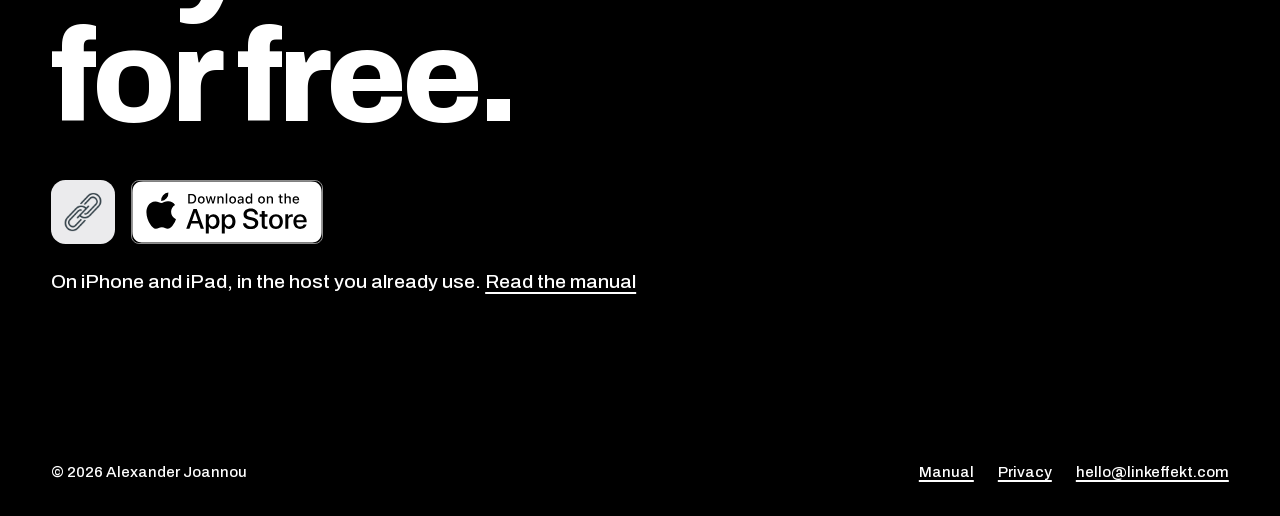
==== commit d1aa1b51: "Vorschau: virtuelle Ports für Controller und andere MIDI-Hardware wie website-neu" ====
--- a/preview/index.html
+++ b/preview/index.html
@@ -59,7 +59,7 @@
       <p data-route="back">Live’s tracks play in your iPad host. Bar Sync locks them to your bar.</p>
       <p data-route="apps">From one app into another on the same device in sync and with almost no delay. No Wi-Fi and no Link setup.</p>
       <p data-route="online">Create a room, share the code and jam over the internet. Bar Sync delays by whole bars, so your partner’s “1” lands on your “1”.</p>
-      <p data-route="midi">Connect your controllers to any iOS device or Mac and they work anywhere. Each controller gets its own port so you keep all your mappings.</p>
+      <p data-route="midi">Connect your controllers to any iOS device or Mac and they work anywhere. Controllers and other MIDI gear get virtual ports so you keep all your mappings.</p>
       <p data-route="clock">Gear plugged into your iPad, iPhone or Mac gets MIDI clock from Ableton Link with its own offset for each piece.</p>
     </div>
   </div>
@@ -109,7 +109,7 @@
   <img class="midi-shot" src="img/home/mac-midi.webp" width="1056" height="868" loading="lazy" alt="LinkEffekt MIDI on the Mac: controllers from an iPad Pro and an iPhone listed as ports, Share controllers switched on for a Faderfox UC4.">
   <div class="midi-text">
     <p class="lead">Connect your MIDI controllers to any iOS device or Mac and they work anywhere.</p>
-    <p>On the Mac LinkEffekt lives in the menu bar and gives every app one port per controller like <em>OP-Z · LinkEffekt</em>. Move the controller to another device and your mappings stay.</p>
+    <p>On the Mac LinkEffekt lives in the menu bar and gives every app a virtual port for each piece of MIDI gear like <em>OP-Z · LinkEffekt</em>. Plug it into another device and your mappings stay.</p>
     <p>Gear without Ableton Link gets MIDI clock from Link with its own offset to keep it tight.</p>
   </div>
 </section>
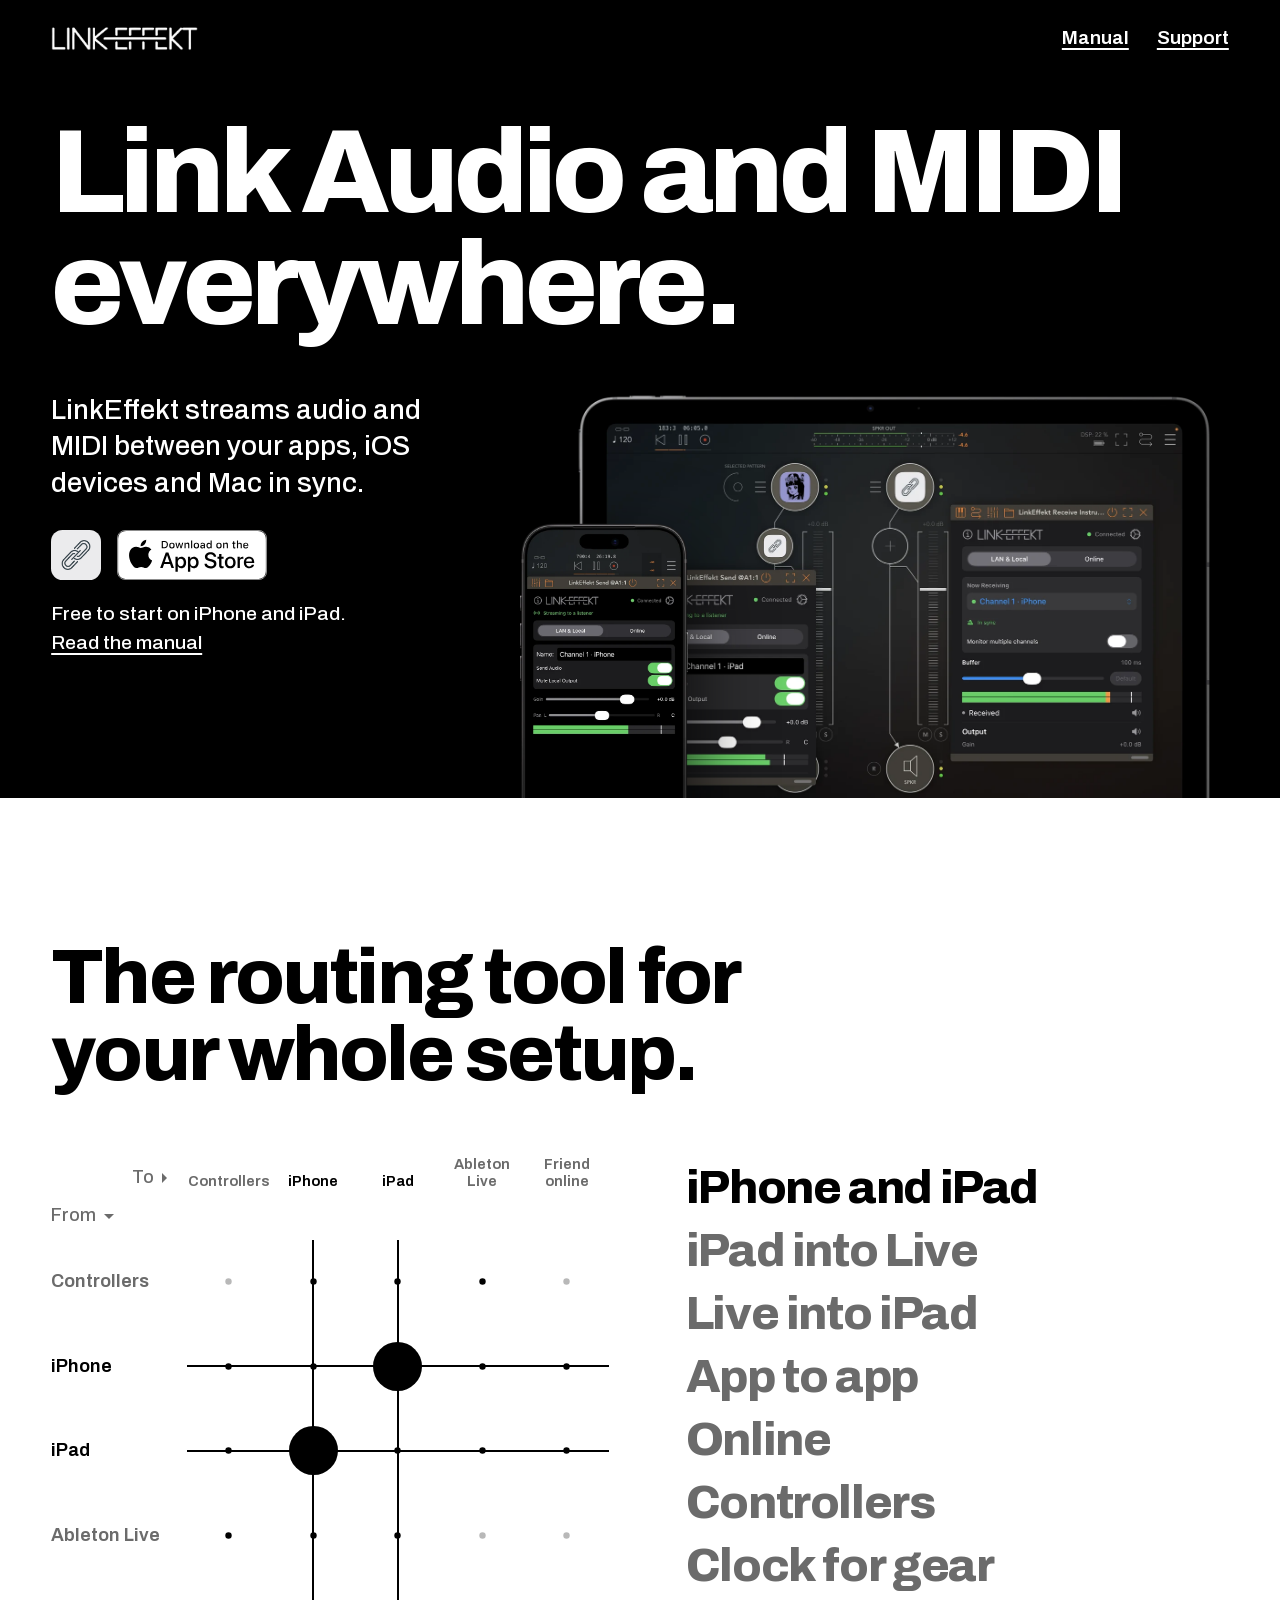
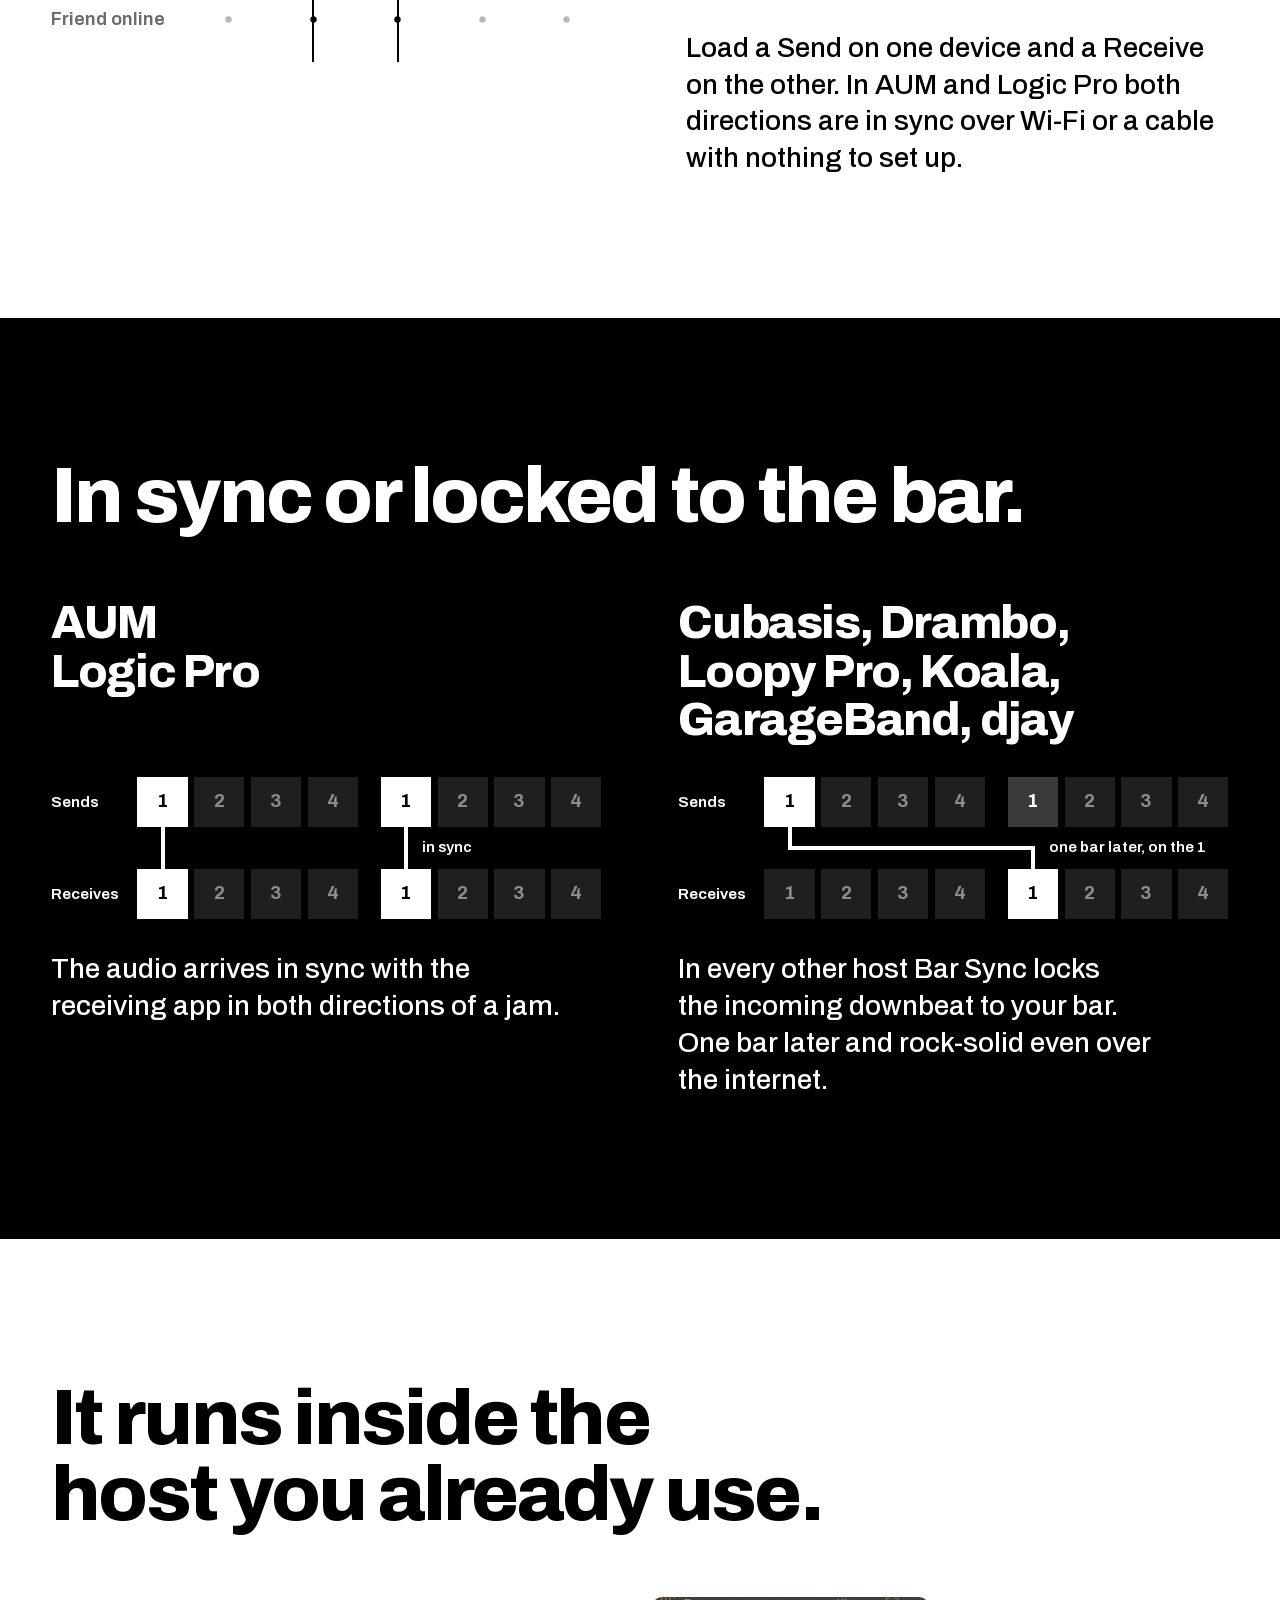
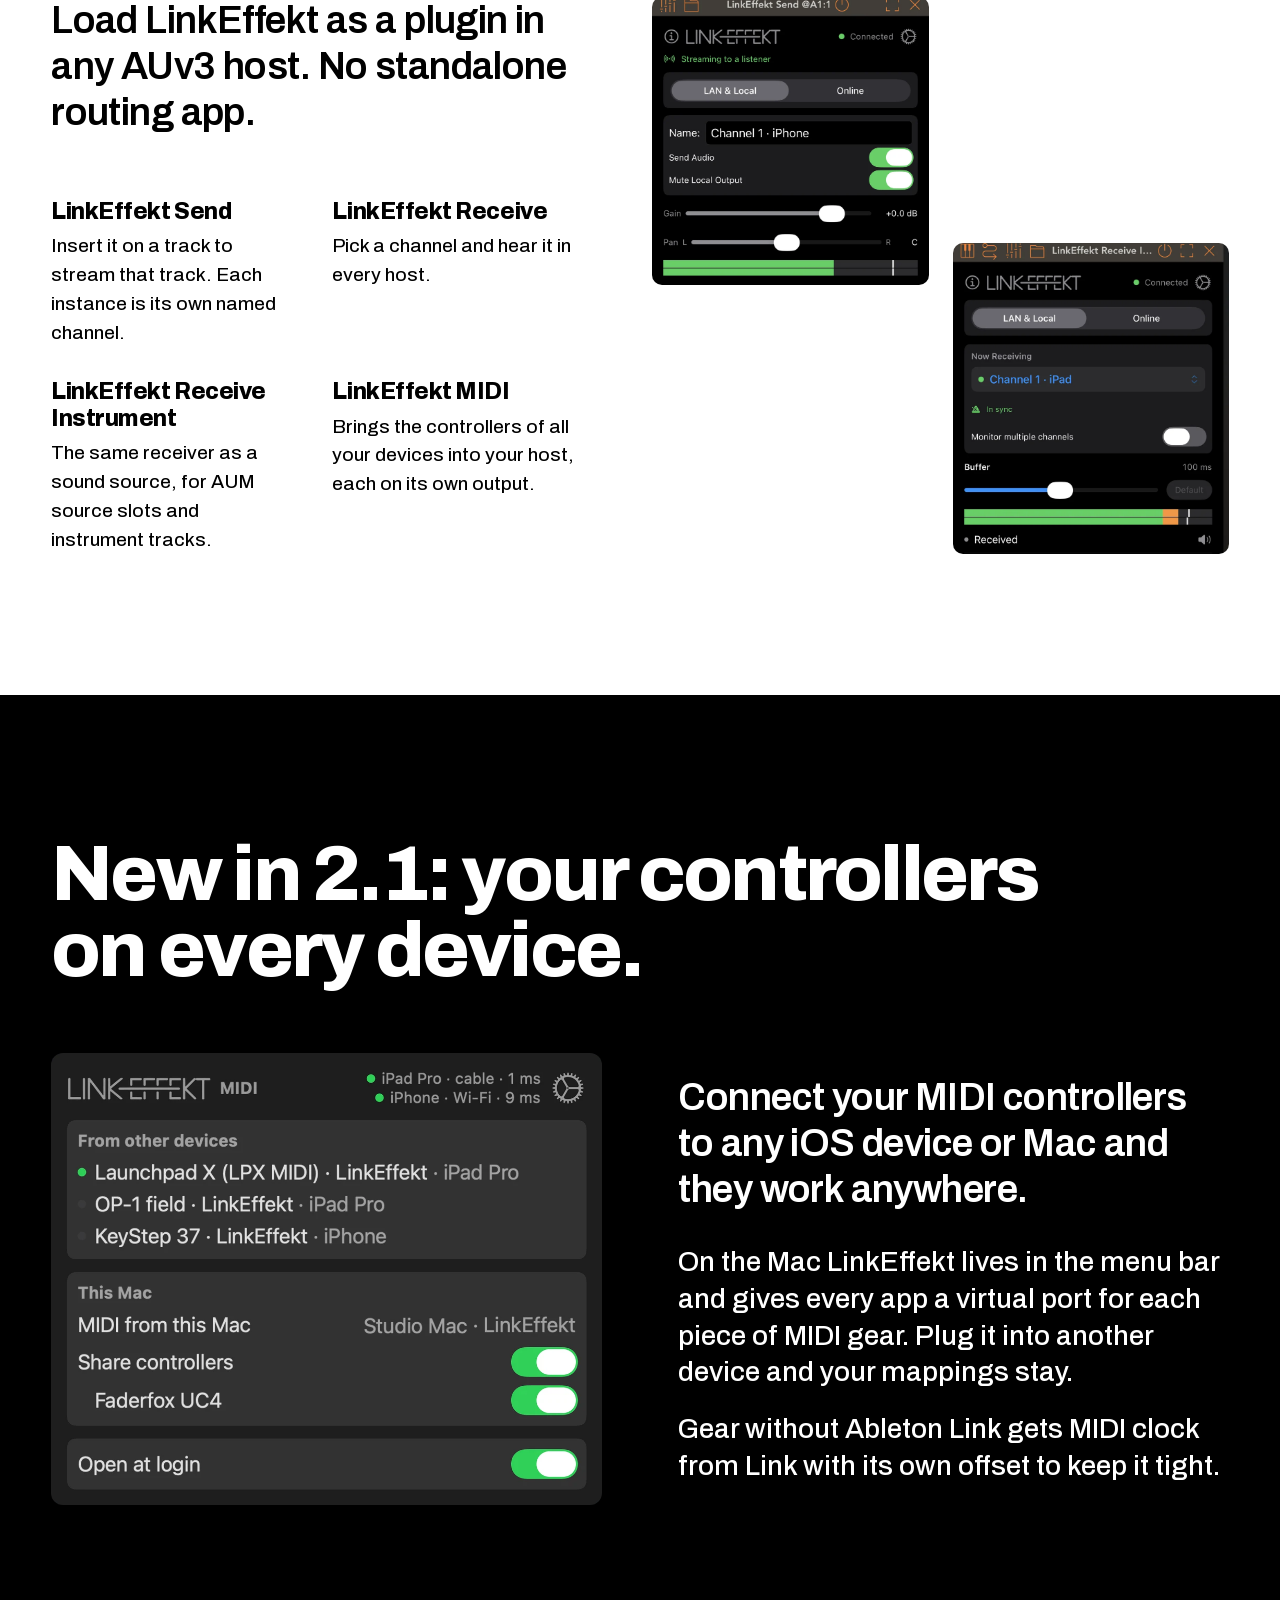
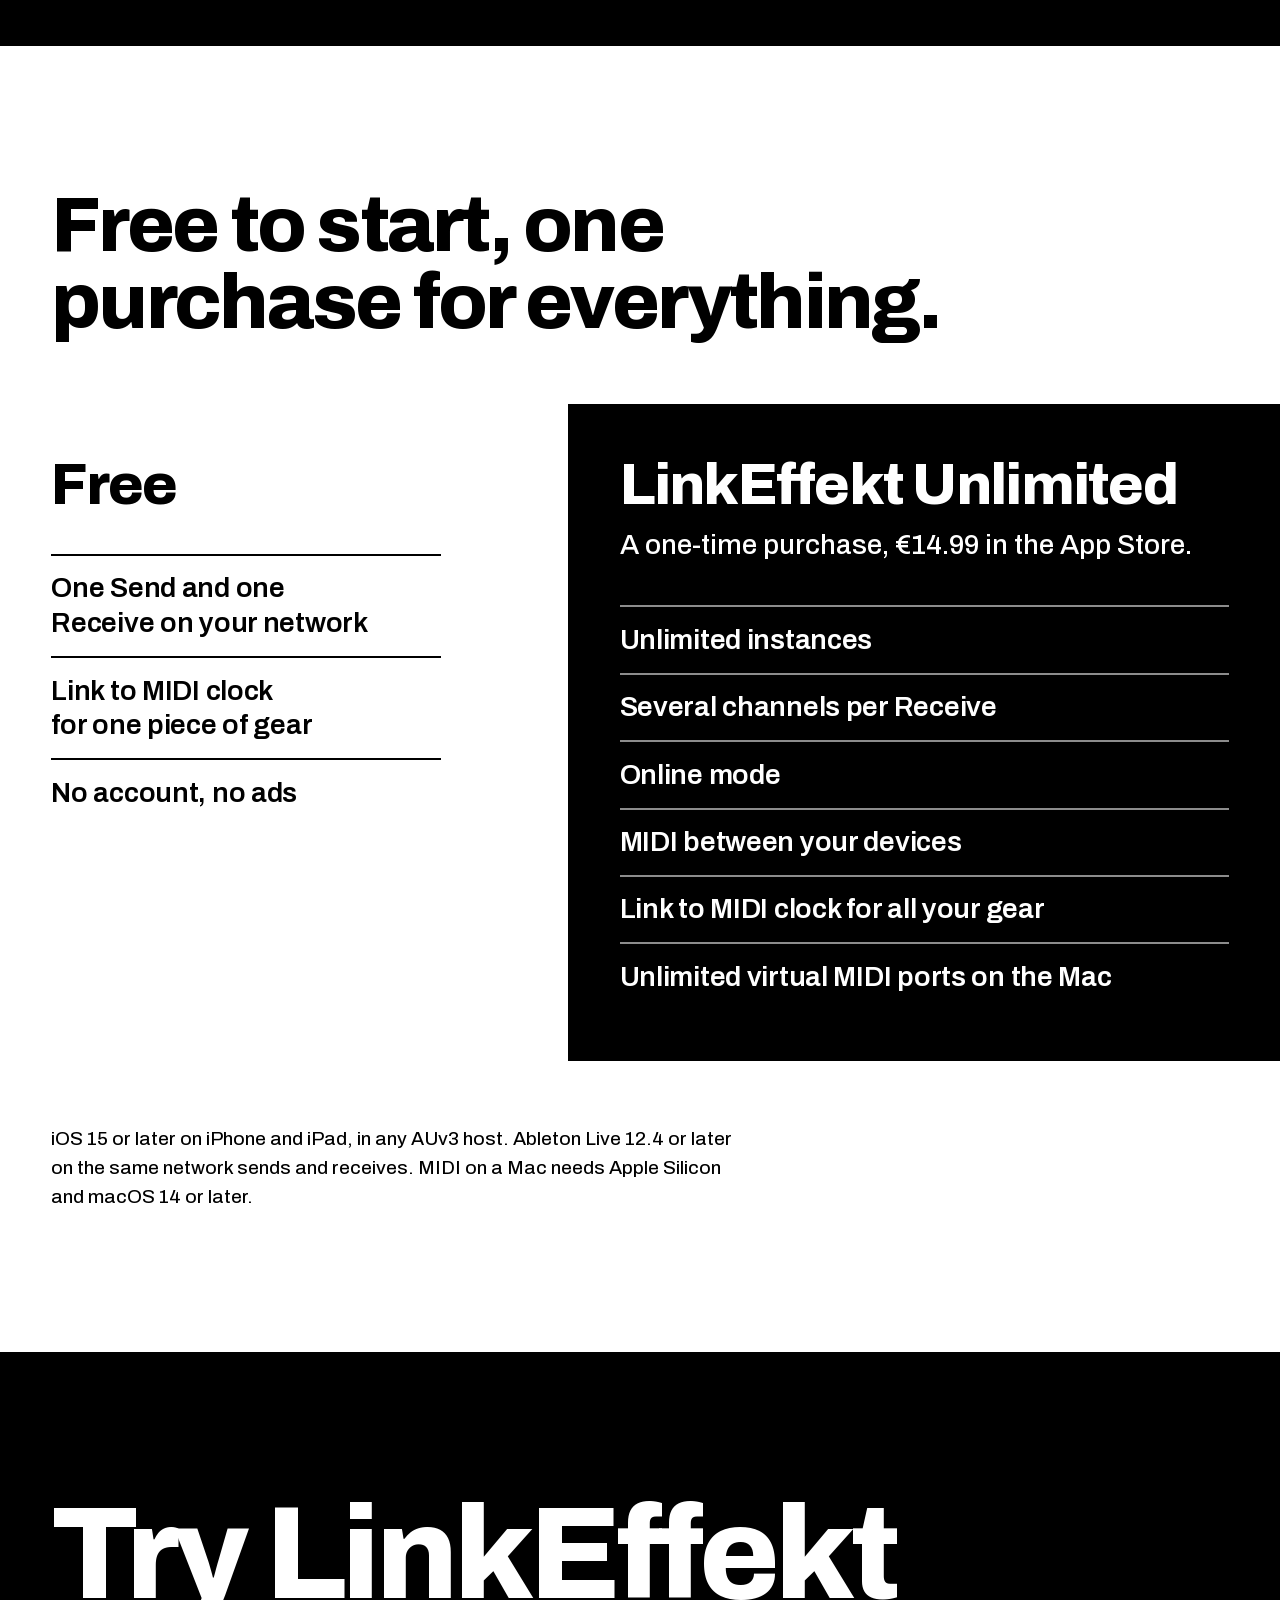
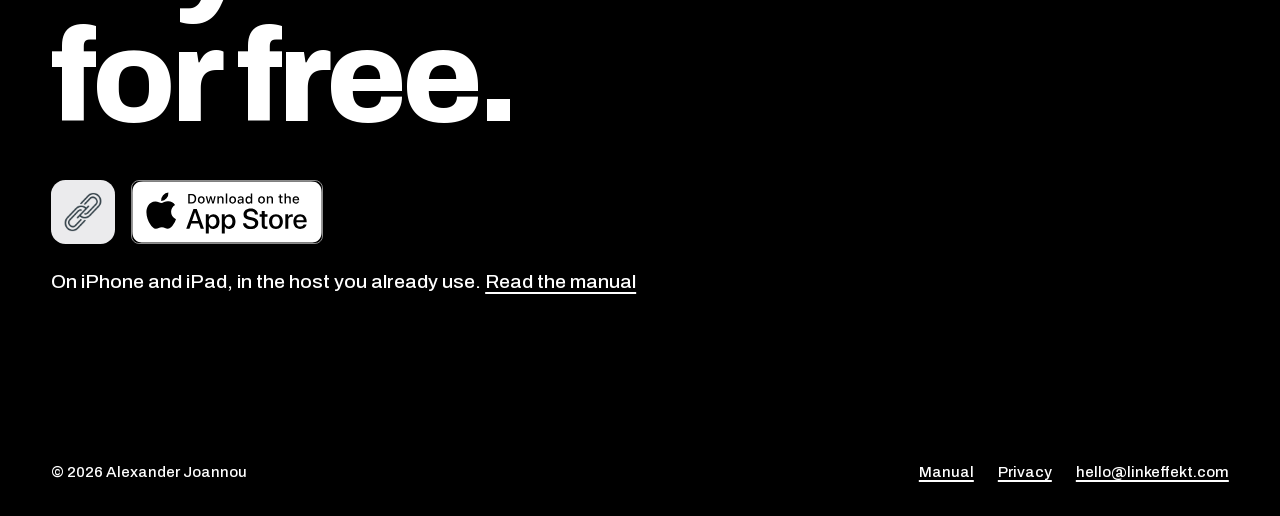
==== commit 8f398652: "Vorschau: Portbeispiel OP-Z gestrichen wie website-neu" ====
--- a/preview/index.html
+++ b/preview/index.html
@@ -109,7 +109,7 @@
   <img class="midi-shot" src="img/home/mac-midi.webp" width="1056" height="868" loading="lazy" alt="LinkEffekt MIDI on the Mac: controllers from an iPad Pro and an iPhone listed as ports, Share controllers switched on for a Faderfox UC4.">
   <div class="midi-text">
     <p class="lead">Connect your MIDI controllers to any iOS device or Mac and they work anywhere.</p>
-    <p>On the Mac LinkEffekt lives in the menu bar and gives every app a virtual port for each piece of MIDI gear like <em>OP-Z · LinkEffekt</em>. Plug it into another device and your mappings stay.</p>
+    <p>On the Mac LinkEffekt lives in the menu bar and gives every app a virtual port for each piece of MIDI gear. Plug it into another device and your mappings stay.</p>
     <p>Gear without Ableton Link gets MIDI clock from Link with its own offset to keep it tight.</p>
   </div>
 </section>
